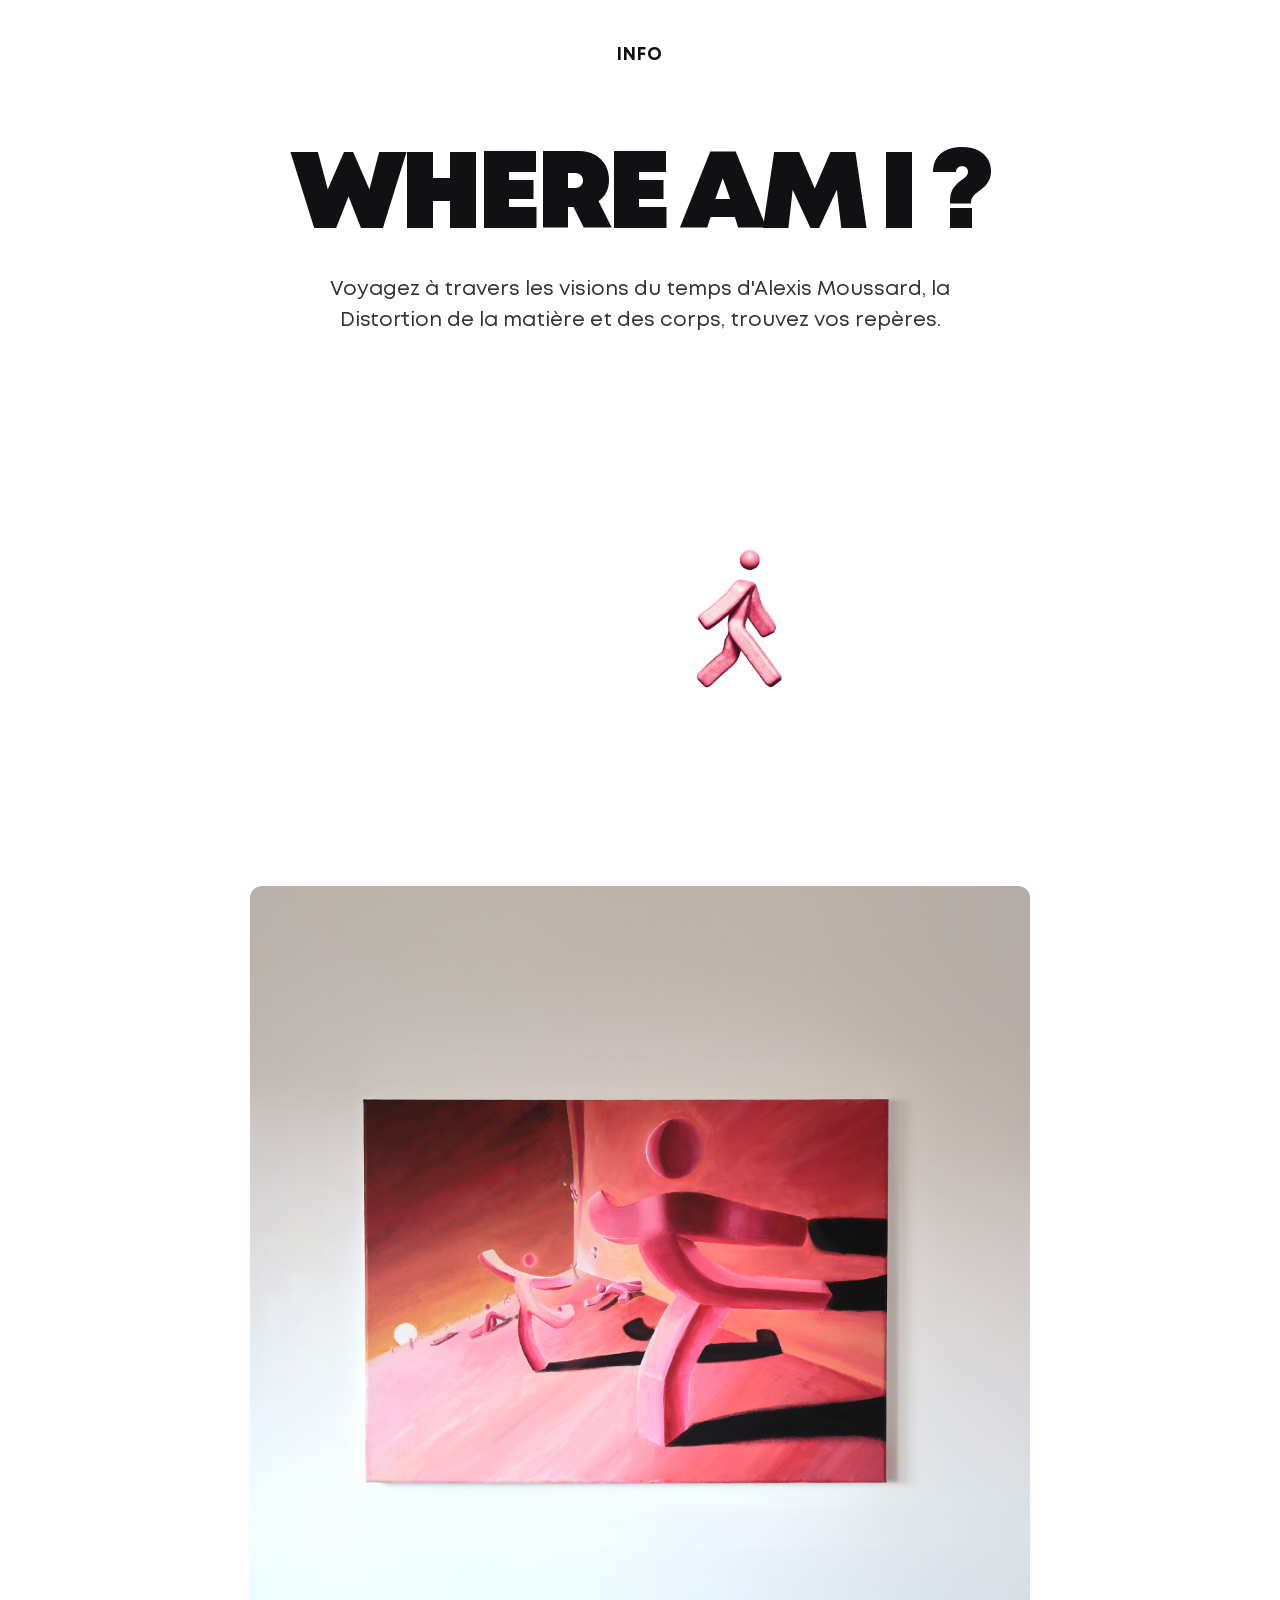
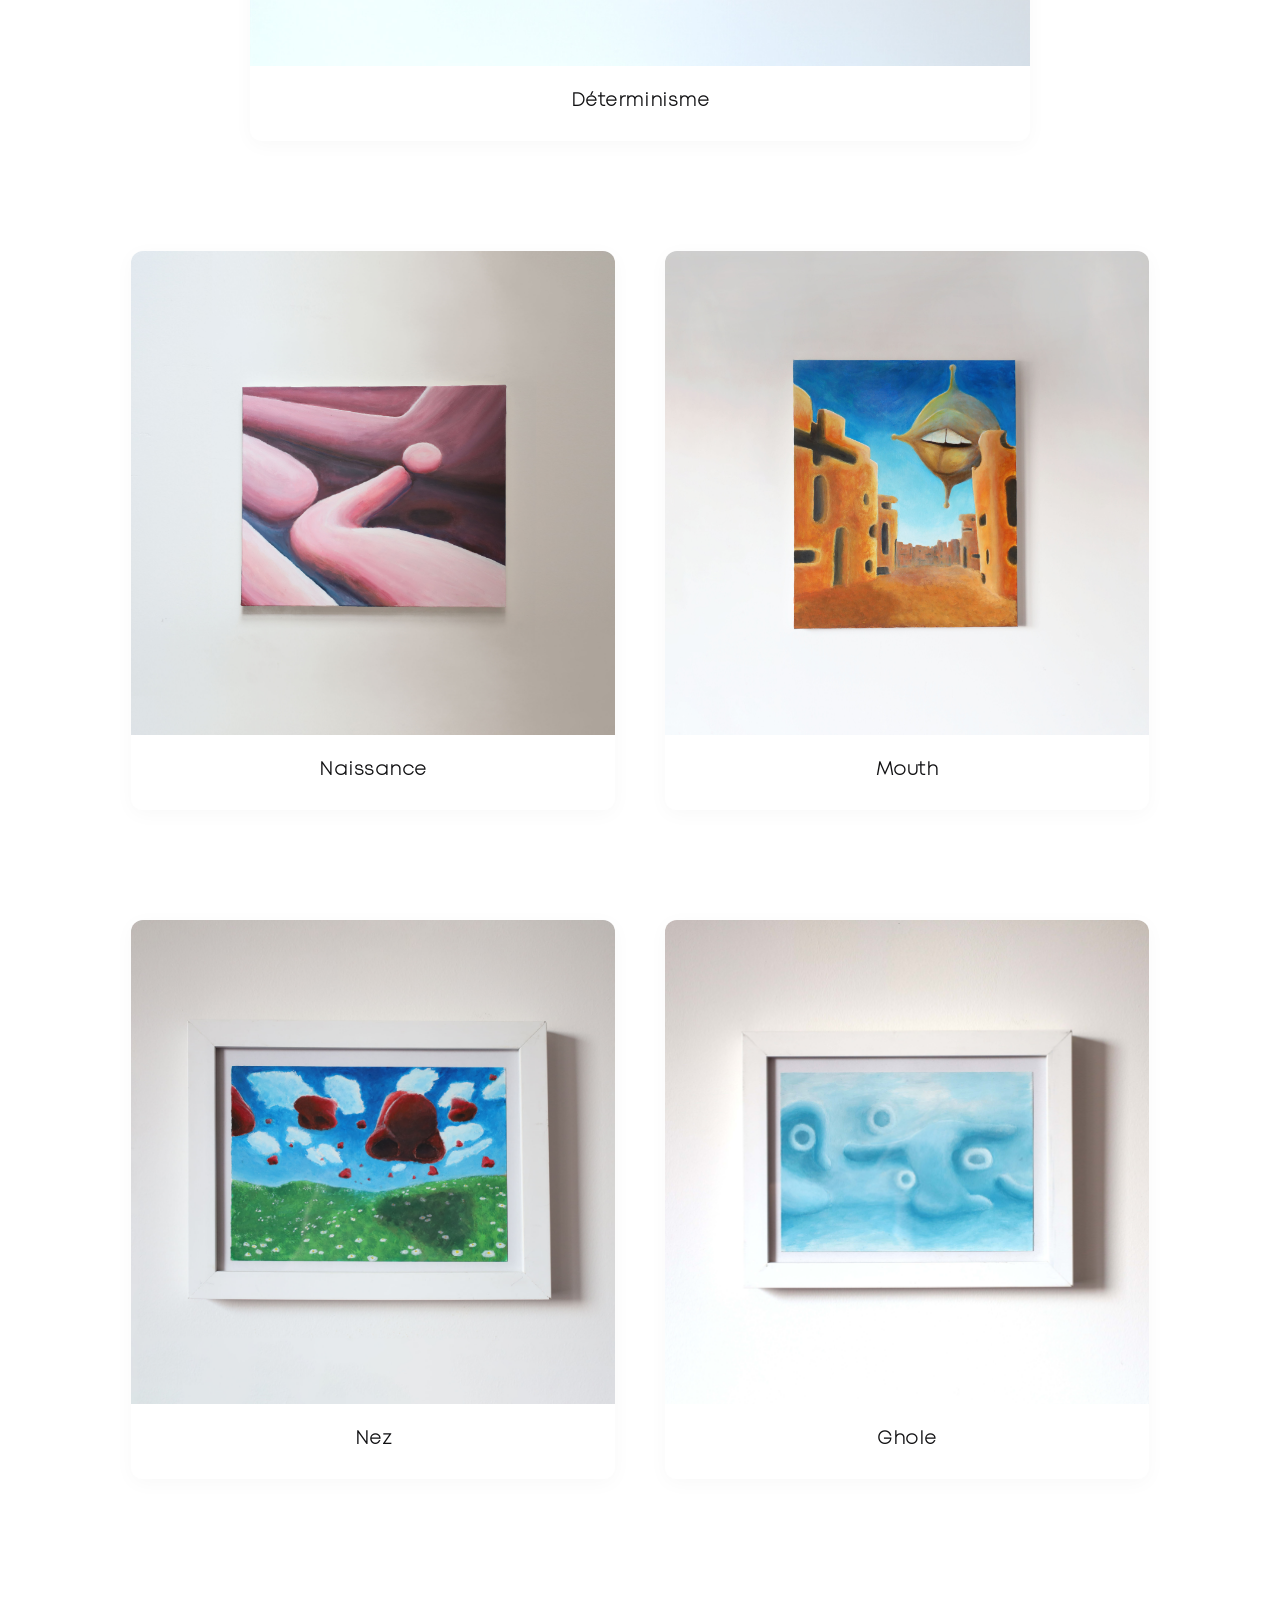
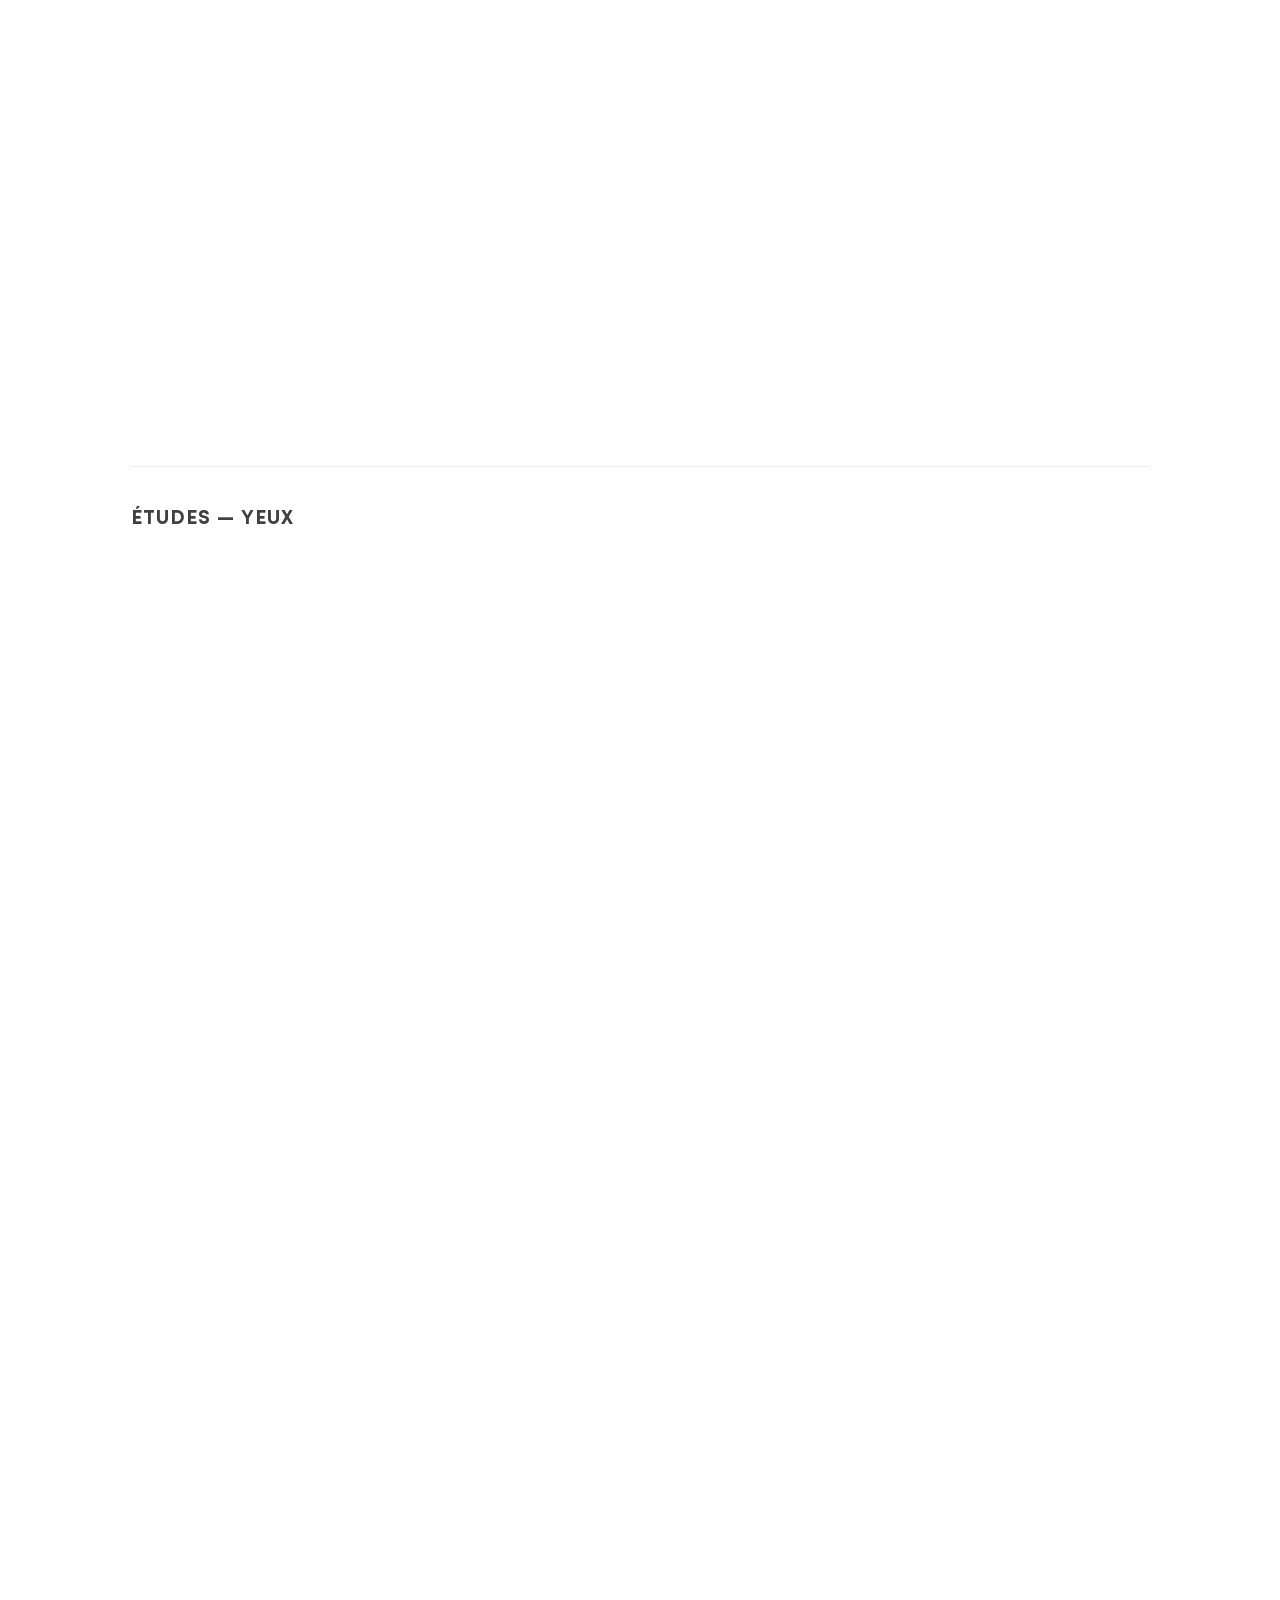
==== index.html @ dcf6e6b2 "new change" ====
<!DOCTYPE html>
<html lang="fr">
<head>
  <meta charset="UTF-8">
  <meta name="viewport" content="width=device-width, initial-scale=1.0">
  <title>Alexis Moussard — Where am I ?</title>
  <link rel="stylesheet" href="style.css">
</head>
<body>

  <!-- HEADER -->
  <header>
    <button class="btn-info" id="openInfo">Info</button>
  </header>

  <!-- ACCROCHE ÉDITORIALE -->
  <section class="hero-header">
    <h1 class="hero-title">WHERE AM I ?</h1>
    <p class="hero-subtitle">
      Voyagez à travers les visions du temps d'Alexis Moussard, la Distortion de la matière et des corps, trouvez vos repères.
    </p>
  </section>

  <!-- ANIMATION GIF (CONSERVÉE) -->
  <section class="hero-logo-zone">
    <div class="hero-gif-wrapper">
      <img src="images/WALK_CYCLE_A.gif" alt="Animation 3D Alexis Moussard" class="hero-3d-gif">
    </div>
  </section>

  <!-- GALERIE PRINCIPALE -->
  <main class="gallery">

    <!-- 1. DÉTERMINISME -->
    <article class="artwork-card hero-artwork" 
             data-title="Déterminisme" 
             data-details="Huile sur toile" 
             data-dimensions="74 x 54,5 cm" 
             data-price="Sur demande" 
             data-img="images/deter2.jpg"
             data-color="#fbf4f6">
      <div class="artwork-media">
        <img src="images/deter2.jpg" alt="Déterminisme" class="artwork-image">
      </div>
      <div class="artwork-info">
        <h2 class="artwork-title">Déterminisme</h2>
      </div>
    </article>

    <!-- 2. NAISSANCE -->
    <article class="artwork-card" 
             data-title="Naissance" 
             data-details="Huile sur toile" 
             data-dimensions="54,5 x 45 cm" 
             data-price="Sur demande" 
             data-img="images/naissance2.jpg"
             data-color="#fcf5f7">
      <div class="artwork-media">
        <img src="images/naissance2.jpg" alt="Naissance" class="artwork-image">
      </div>
      <div class="artwork-info">
        <h2 class="artwork-title">Naissance</h2>
      </div>
    </article>

    <!-- 3. MOUTH -->
    <article class="artwork-card" 
             data-title="Mouth" 
             data-details="Huile sur toile" 
             data-dimensions="45 x 54,5 cm" 
             data-price="Sur demande" 
             data-img="images/mouth2.jpg"
             data-color="#fdf9f4">
      <div class="artwork-media">
        <img src="images/mouth2.jpg" alt="Mouth" class="artwork-image">
      </div>
      <div class="artwork-info">
        <h2 class="artwork-title">Mouth</h2>
      </div>
    </article>

    <!-- 4. NEZ -->
    <article class="artwork-card" 
             data-title="Nez" 
             data-details="Huile sur toile" 
             data-dimensions="20 x 15 cm" 
             data-price="450 €" 
             data-img="images/nez2.jpg"
             data-color="#f4f8f5">
      <div class="artwork-media">
        <img src="images/nez2.jpg" alt="Nez" class="artwork-image">
      </div>
      <div class="artwork-info">
        <h2 class="artwork-title">Nez</h2>
      </div>
    </article>

    <!-- 5. GHOLE -->
    <article class="artwork-card" 
             data-title="Ghole" 
             data-details="Huile sur toile" 
             data-dimensions="20 x 15 cm" 
             data-price="Sur demande" 
             data-img="images/ghole2.jpg"
             data-color="#f4f7fa">
      <div class="artwork-media">
        <img src="images/ghole2.jpg" alt="Ghole" class="artwork-image">
      </div>
      <div class="artwork-info">
        <h2 class="artwork-title">Ghole</h2>
      </div>
    </article>

    <!-- 6. MORT DU NEZ -->
    <article class="artwork-card" 
             data-title="Mort du nez" 
             data-details="Huile sur toile" 
             data-dimensions="19,5 x 19,5 cm" 
             data-price="Sur demande" 
             data-img="images/lamortdunez2.jpg"
             data-color="#f4f8f9">
      <div class="artwork-media">
        <img src="images/lamortdunez2.jpg" alt="Mort du nez" class="artwork-image">
      </div>
      <div class="artwork-info">
        <h2 class="artwork-title">Mort du nez</h2>
      </div>
    </article>

    <!-- 7. FRUSTRATION -->
    <article class="artwork-card" 
             data-title="Frustration" 
             data-details="Huile sur toile" 
             data-dimensions="19,5 x 19,5 cm" 
             data-price="Sur demande" 
             data-img="images/friustration2.jpg"
             data-color="#faf4f4">
      <div class="artwork-media">
        <img src="images/friustration2.jpg" alt="Frustration" class="artwork-image">
      </div>
      <div class="artwork-info">
        <h2 class="artwork-title">Frustration</h2>
      </div>
    </article>

    <!-- 8. GBS -->
    <article class="artwork-card" 
             data-title="GBS" 
             data-details="Huile sur toile" 
             data-dimensions="15 x 20 cm" 
             data-price="Sur demande" 
             data-img="images/gbs2.jpg"
             data-color="#f3f6fa">
      <div class="artwork-media">
        <img src="images/gbs2.jpg" alt="GBS" class="artwork-image">
      </div>
      <div class="artwork-info">
        <h2 class="artwork-title">GBS</h2>
      </div>
    </article>

    <!-- 9. SIDI BOU -->
    <article class="artwork-card" 
             data-title="Sidi bou" 
             data-details="Huile sur toile" 
             data-dimensions="11 x 16 cm" 
             data-price="Sur demande" 
             data-img="images/sidibou2.jpg"
             data-color="#fdf9f2">
      <div class="artwork-media">
        <img src="images/sidibou2.jpg" alt="Sidi bou" class="artwork-image">
      </div>
      <div class="artwork-info">
        <h2 class="artwork-title">Sidi bou</h2>
      </div>
    </article>

    <!-- 10. WELCOME -->
    <article class="artwork-card" 
             data-title="Welcome" 
             data-details="Huile sur toile" 
             data-dimensions="13 x 17,5 cm" 
             data-price="Sur demande" 
             data-img="images/welcome1.jpg"
             data-color="#f7f5f9">
      <div class="artwork-media">
        <img src="images/welcome1.jpg" alt="Welcome" class="artwork-image">
      </div>
      <div class="artwork-info">
        <h2 class="artwork-title">Welcome</h2>
      </div>
    </article>

  </main>

  <!-- ÉTUDES YEUX -->
  <section class="eyes-section">
    <h3 class="eyes-section-title">Études — Yeux</h3>
    <div class="gallery eyes-gallery">

      <article class="artwork-card" data-title="Aeye" data-details="Huile sur toile" data-dimensions="5 x 5 cm" data-price="Sur demande" data-img="images/aeye2.jpg" data-color="#f3f7fd">
        <div class="artwork-media"><img src="images/aeye2.jpg" alt="Aeye" class="artwork-image"></div>
        <div class="artwork-info"><h2 class="artwork-title">Aeye</h2></div>
      </article>

      <article class="artwork-card" data-title="Ceye" data-details="Huile sur toile" data-dimensions="7 x 7 cm" data-price="Sur demande" data-img="images/ceye2.jpg" data-color="#f2f6fc">
        <div class="artwork-media"><img src="images/ceye2.jpg" alt="Ceye" class="artwork-image"></div>
        <div class="artwork-info"><h2 class="artwork-title">Ceye</h2></div>
      </article>

      <article class="artwork-card" data-title="Leye" data-details="Huile sur toile" data-dimensions="5,5 x 4 cm" data-price="Sur demande" data-img="images/leye2.jpg" data-color="#f1f5fb">
        <div class="artwork-media"><img src="images/leye2.jpg" alt="Leye" class="artwork-image"></div>
        <div class="artwork-info"><h2 class="artwork-title">Leye</h2></div>
      </article>

      <article class="artwork-card" data-title="Seye" data-details="Huile sur toile" data-dimensions="5,5 x 4 cm" data-price="Sur demande" data-img="images/seye1.jpg" data-color="#f0f4fa">
        <div class="artwork-media"><img src="images/seye1.jpg" alt="Seye" class="artwork-image"></div>
        <div class="artwork-info"><h2 class="artwork-title">Seye</h2></div>
      </article>

    </div>
  </section>

  <!-- POP-UP AU CLIC -->
  <div class="artwork-modal" id="artworkModal">
    <button class="close-modal" id="closeArtworkModal">&times;</button>
    <div class="artwork-modal-container">
      <div class="artwork-modal-left">
        <img src="" id="modalImg" alt="Œuvre" class="modal-artwork-image">
      </div>
      <div class="artwork-modal-right">
        <h2 id="modalTitle" class="modal-artwork-title">Titre</h2>
        <p id="modalPrice" class="modal-artwork-price">Prix</p>
        
        <div class="modal-details-table">
          <div class="modal-row">
            <span class="modal-label">Technique</span>
            <span id="modalDetails" class="modal-val">Huile sur toile</span>
          </div>
          <div class="modal-row">
            <span class="modal-label">Dimensions (cm)</span>
            <span id="modalDimensions" class="modal-val">0 x 0 cm</span>
          </div>
        </div>

        <a href="mailto:alexis.moussard2004@gmail.com" class="modal-acquire-btn">Se renseigner / Acquérir</a>
      </div>
    </div>
  </div>

  <!-- MODALE INFO -->
  <div class="info-modal" id="infoModal">
    <button class="close-modal" id="closeInfo">&times;</button>
    <div class="info-content">
      <div class="about-portrait-wrapper">
        <img src="images/Alex_and_sully_party2.jpg" alt="Alexis Moussard" class="about-portrait">
      </div>
      <h2>À propos</h2>
      <p>Artiste peintre et concepteur 3D. Exploration des formes organiques, de la couleur et des univers surréalistes.</p>
      <div class="contact-links">
        <a href="mailto:alexis.moussard2004@gmail.com">Email</a>
        <a href="https://www.instagram.com/peinture_alexis/?hl=fr" target="_blank">Instagram</a>
      </div>
    </div>
  </div>

  <script>
    const openBtn = document.getElementById('openInfo');
    const closeBtn = document.getElementById('closeInfo');
    const modal = document.getElementById('infoModal');

    openBtn.addEventListener('click', () => modal.classList.add('active'));
    closeBtn.addEventListener('click', () => modal.classList.remove('active'));

    const artworkModal = document.getElementById('artworkModal');
    const closeArtworkModal = document.getElementById('closeArtworkModal');
    const modalImg = document.getElementById('modalImg');
    const modalTitle = document.getElementById('modalTitle');
    const modalPrice = document.getElementById('modalPrice');
    const modalDetails = document.getElementById('modalDetails');
    const modalDimensions = document.getElementById('modalDimensions');

    const cards = document.querySelectorAll('.artwork-card');

    cards.forEach(card => {
      card.addEventListener('click', () => {
        modalImg.src = card.getAttribute('data-img');
        modalTitle.textContent = card.getAttribute('data-title');
        modalPrice.textContent = card.getAttribute('data-price');
        modalDetails.textContent = card.getAttribute('data-details');
        modalDimensions.textContent = card.getAttribute('data-dimensions');

        const color = card.getAttribute('data-color') || '#ffffff';
        artworkModal.style.backgroundColor = color + 'e6';

        artworkModal.classList.add('active');
      });
    });

    closeArtworkModal.addEventListener('click', () => {
      artworkModal.classList.remove('active');
    });

    const observer = new IntersectionObserver((entries) => {
      entries.forEach(entry => {
        if (entry.isIntersecting) {
          entry.target.classList.add('visible');
        }
      });
    }, { threshold: 0.1 });

    cards.forEach(card => observer.observe(card));

    const htmlElement = document.documentElement;
    const defaultColor = '#ffffff';

    cards.forEach(card => {
      card.addEventListener('mouseenter', () => {
        const customColor = card.getAttribute('data-color');
        if (customColor) {
          htmlElement.style.backgroundColor = customColor;
        }
      });

      card.addEventListener('mouseleave', () => {
        htmlElement.style.backgroundColor = defaultColor;
      });
    });
  </script>
</body>
</html>
---- style.css ----
/* =========================================================
   1. DECLARATION DES POLICES MONT (DEPUIS VOTRE DOSSIER FONTS/)
   ========================================================= */
@font-face {
  font-family: 'Mont-Black';
  src: url('fonts/Mont-Black.ttf') format('truetype');
  font-weight: 900;
  font-style: normal;
  font-display: swap;
}

@font-face {
  font-family: 'Mont-Bold';
  src: url('fonts/Mont-Bold.ttf') format('truetype');
  font-weight: 700;
  font-style: normal;
  font-display: swap;
}

@font-face {
  font-family: 'Mont-Regular';
  src: url('fonts/Mont-Regular.ttf') format('truetype');
  font-weight: 400;
  font-style: normal;
  font-display: swap;
}

@font-face {
  font-family: 'Mont-ExtraLight';
  src: url('fonts/Mont-ExtraLight.ttf') format('truetype');
  font-weight: 200;
  font-style: normal;
  font-display: swap;
}

/* =========================================================
   2. RESET & FOND DE PAGE DYNAMIQUE
   ========================================================= */
:root {
  --bg-default: #ffffff;
  --text-main: #111113;
  --text-muted: #777777;
}

* {
  box-sizing: border-box;
  margin: 0;
  padding: 0;
}

html {
  min-height: 100%;
  background-color: var(--bg-default);
  transition: background-color 0.8s ease;
}

body {
  min-height: 100vh;
  color: var(--text-main);
  font-family: 'Mont-Regular', -apple-system, sans-serif;
  -webkit-font-smoothing: antialiased;
  padding: 24px 16px 120px;
  max-width: 1050px;
  margin: 0 auto;
}

/* =========================================================
   3. HEADER FIXE
   ========================================================= */
header {
  position: sticky;
  top: 0;
  z-index: 100;
  padding: 20px 0;
  display: flex;
  justify-content: center;
  align-items: center;
}

.btn-info {
  background: transparent;
  color: var(--text-main);
  border: none;
  font-family: 'Mont-Bold', sans-serif;
  font-size: 1.1rem;
  letter-spacing: 0.05em;
  text-transform: uppercase;
  cursor: pointer;
  transition: transform 0.2s ease, opacity 0.2s ease;
}

.btn-info:hover {
  opacity: 0.6;
  transform: scale(1.05);
}

/* =========================================================
   4. TITRES ÉDITORIAUX D'ACCROCHE
   ========================================================= */
.hero-header {
  text-align: center;
  padding: 60px 0 30px;
  max-width: 920px;
  margin: 0 auto;
}

.hero-title {
  font-family: 'Mont-Black', sans-serif; /* Poids maximal */
  font-size: clamp(3.2rem, 9.5vw, 6.8rem);
  line-height: 0.95;
  letter-spacing: -0.04em;
  text-transform: uppercase;
  margin-bottom: 24px;
}

.hero-subtitle {
  font-family: 'Mont-Regular', sans-serif; /* Lisibilité fluide */
  font-size: clamp(1rem, 2.2vw, 1.25rem);
  line-height: 1.55;
  color: #333333;
  max-width: 720px;
  margin: 0 auto;
}

/* =========================================================
   5. LOGO ANIMÉ (GIF)
   ========================================================= */
.hero-logo-zone {
  padding: 40px 0 100px;
  display: flex;
  justify-content: center;
  align-items: center;
  width: 100%;
}

.hero-gif-wrapper {
  width: 100%;
  max-width: 600px; /* Taille augmentée pour CHAIR.gif */
  height: 380px;
  display: flex;
  align-items: center;
  justify-content: center;
  background: transparent;
}

.hero-3d-gif {
  max-width: 100%;
  max-height: 100%;
  object-fit: contain;
  display: block;
}

/* =========================================================
   6. GALERIE & CARTES AVEC BANDE BLANCHE GÉNÉREUSE
   ========================================================= */
.gallery {
  display: grid;
  grid-template-columns: repeat(2, 1fr);
  column-gap: 50px; /* Modifier cette valeur pour régler l'écart horizontal */
  row-gap: 110px;   /* Modifier cette valeur pour régler l'écart vertical */
}

.artwork-card {
  display: flex;
  flex-direction: column;
  position: relative;
  opacity: 0;
  transform: translateY(24px);
  transition: opacity 0.6s ease, transform 0.6s ease;
  cursor: pointer;
  background-color: #ffffff; /* Carte encadrée sur fond blanc */
  border-radius: 12px;
  overflow: hidden;
  box-shadow: 0 4px 20px rgba(0, 0, 0, 0.03);
}

.artwork-card.visible {
  opacity: 1;
  transform: translateY(0);
}

.artwork-card.hero-artwork {
  grid-column: 1 / -1;
  max-width: 780px;
  margin: 0 auto;
  width: 100%;
}

.artwork-media {
  width: 100%;
  aspect-ratio: 1 / 1;
  background: #f8f8f8;
  overflow: hidden;
}

.artwork-image {
  width: 100%;
  height: 100%;
  object-fit: cover;
  display: block;
  transition: transform 0.6s cubic-bezier(0.25, 1, 0.5, 1);
}

.artwork-card:hover .artwork-image {
  transform: scale(1.04);
}

/* CARTELLAGE BLANC & TITRE CENTRÉ */
.artwork-info {
  background-color: #ffffff;
  padding: 24px 16px 28px; /* Espace généreux en bas */
  text-align: center;      /* Titre centré */
}

.artwork-title {
  font-family: 'Mont-ExtraLight', sans-serif; /* Police très fine */
  font-size: 1.15rem;
  letter-spacing: 0.03em;
  color: var(--text-main);
}

/* =========================================================
   7. SECTION YEUX
   ========================================================= */
.eyes-section {
  margin-top: 180px;
  padding-top: 40px;
  border-top: 1px solid rgba(0, 0, 0, 0.08);
}

.eyes-section-title {
  font-family: 'Mont-Bold', sans-serif;
  font-size: 1.2rem;
  margin-bottom: 50px;
  text-transform: uppercase;
  letter-spacing: 0.05em;
  opacity: 0.8;
}

/* =========================================================
   8. POP-UP DÉTAIL AU CLIC (FOND FLOU + TEINTE COULEUR)
   ========================================================= */
.artwork-modal {
  position: fixed;
  inset: 0;
  backdrop-filter: blur(25px); /* Flou puissant d'arrière-plan */
  -webkit-backdrop-filter: blur(25px);
  z-index: 300;
  display: flex;
  align-items: center;
  justify-content: center;
  padding: 40px 20px;
  opacity: 0;
  pointer-events: none;
  transition: opacity 0.4s ease, background-color 0.4s ease;
}

.artwork-modal.active {
  opacity: 1;
  pointer-events: auto;
}

.artwork-modal-container {
  display: grid;
  grid-template-columns: 1.2fr 1fr;
  gap: 48px;
  max-width: 950px;
  width: 100%;
  align-items: center;
}

.artwork-modal-left {
  width: 100%;
  aspect-ratio: 1 / 1;
  background: #ffffff;
  border-radius: 12px;
  overflow: hidden;
  box-shadow: 0 12px 35px rgba(0, 0, 0, 0.08);
}

.modal-artwork-image {
  width: 100%;
  height: 100%;
  object-fit: cover;
}

.artwork-modal-right {
  display: flex;
  flex-direction: column;
  gap: 16px;
  text-align: left;
}

.modal-artwork-title {
  font-family: 'Mont-Bold', sans-serif;
  font-size: clamp(2rem, 4vw, 3rem);
  letter-spacing: -0.02em;
  text-transform: uppercase;
}

.modal-artwork-price {
  font-family: 'Mont-Regular', sans-serif;
  font-size: 1.3rem;
  color: #333333;
}

.modal-details-table {
  border-top: 1px solid rgba(0, 0, 0, 0.1);
  margin-top: 12px;
  padding-top: 12px;
  display: flex;
  flex-direction: column;
  gap: 12px;
}

.modal-row {
  display: flex;
  justify-content: space-between;
  font-family: 'Mont-Regular', sans-serif;
  font-size: 0.95rem;
  border-bottom: 1px solid rgba(0, 0, 0, 0.05);
  padding-bottom: 8px;
}

.modal-label {
  color: var(--text-muted);
}

.modal-val {
  color: var(--text-main);
}

.modal-acquire-btn {
  display: inline-block;
  margin-top: 20px;
  padding: 14px 28px;
  background: var(--text-main);
  color: #ffffff;
  text-decoration: none;
  font-family: 'Mont-Bold', sans-serif;
  font-size: 0.85rem;
  text-transform: uppercase;
  letter-spacing: 0.05em;
  border-radius: 30px;
  text-align: center;
  transition: transform 0.2s ease, background-color 0.2s ease;
}

.modal-acquire-btn:hover {
  transform: translateY(-2px);
  background: #333333;
}

/* =========================================================
   9. MODALE INFO
   ========================================================= */
.info-modal {
  position: fixed;
  inset: 0;
  background: rgba(255, 255, 255, 0.96);
  backdrop-filter: blur(20px);
  z-index: 200;
  display: flex;
  flex-direction: column;
  justify-content: center;
  padding: 30px;
  opacity: 0;
  pointer-events: none;
  transition: opacity 0.4s ease;
}

.info-modal.active {
  opacity: 1;
  pointer-events: auto;
}

.close-modal {
  position: absolute;
  top: 24px;
  right: 24px;
  background: none;
  border: none;
  color: var(--text-main);
  font-family: 'Mont-Bold', sans-serif;
  font-size: 2.2rem;
  cursor: pointer;
}

.info-content {
  display: flex;
  flex-direction: column;
  align-items: center;
  text-align: center;
  gap: 20px;
  max-width: 420px;
  margin: 0 auto;
}

.about-portrait-wrapper {
  width: 140px;
  height: 180px;
  border-radius: 12px;
  overflow: hidden;
  box-shadow: 0 10px 25px rgba(0, 0, 0, 0.12);
}

.about-portrait {
  width: 100%;
  height: 100%;
  object-fit: cover;
}

.contact-links {
  display: flex;
  gap: 20px;
}

.contact-links a {
  color: var(--text-main);
  text-decoration: underline;
}

@media (max-width: 768px) {
  .gallery {
    grid-template-columns: 1fr;
    row-gap: 70px;
  }
  .artwork-modal-container {
    grid-template-columns: 1fr;
    gap: 24px;
  }
}
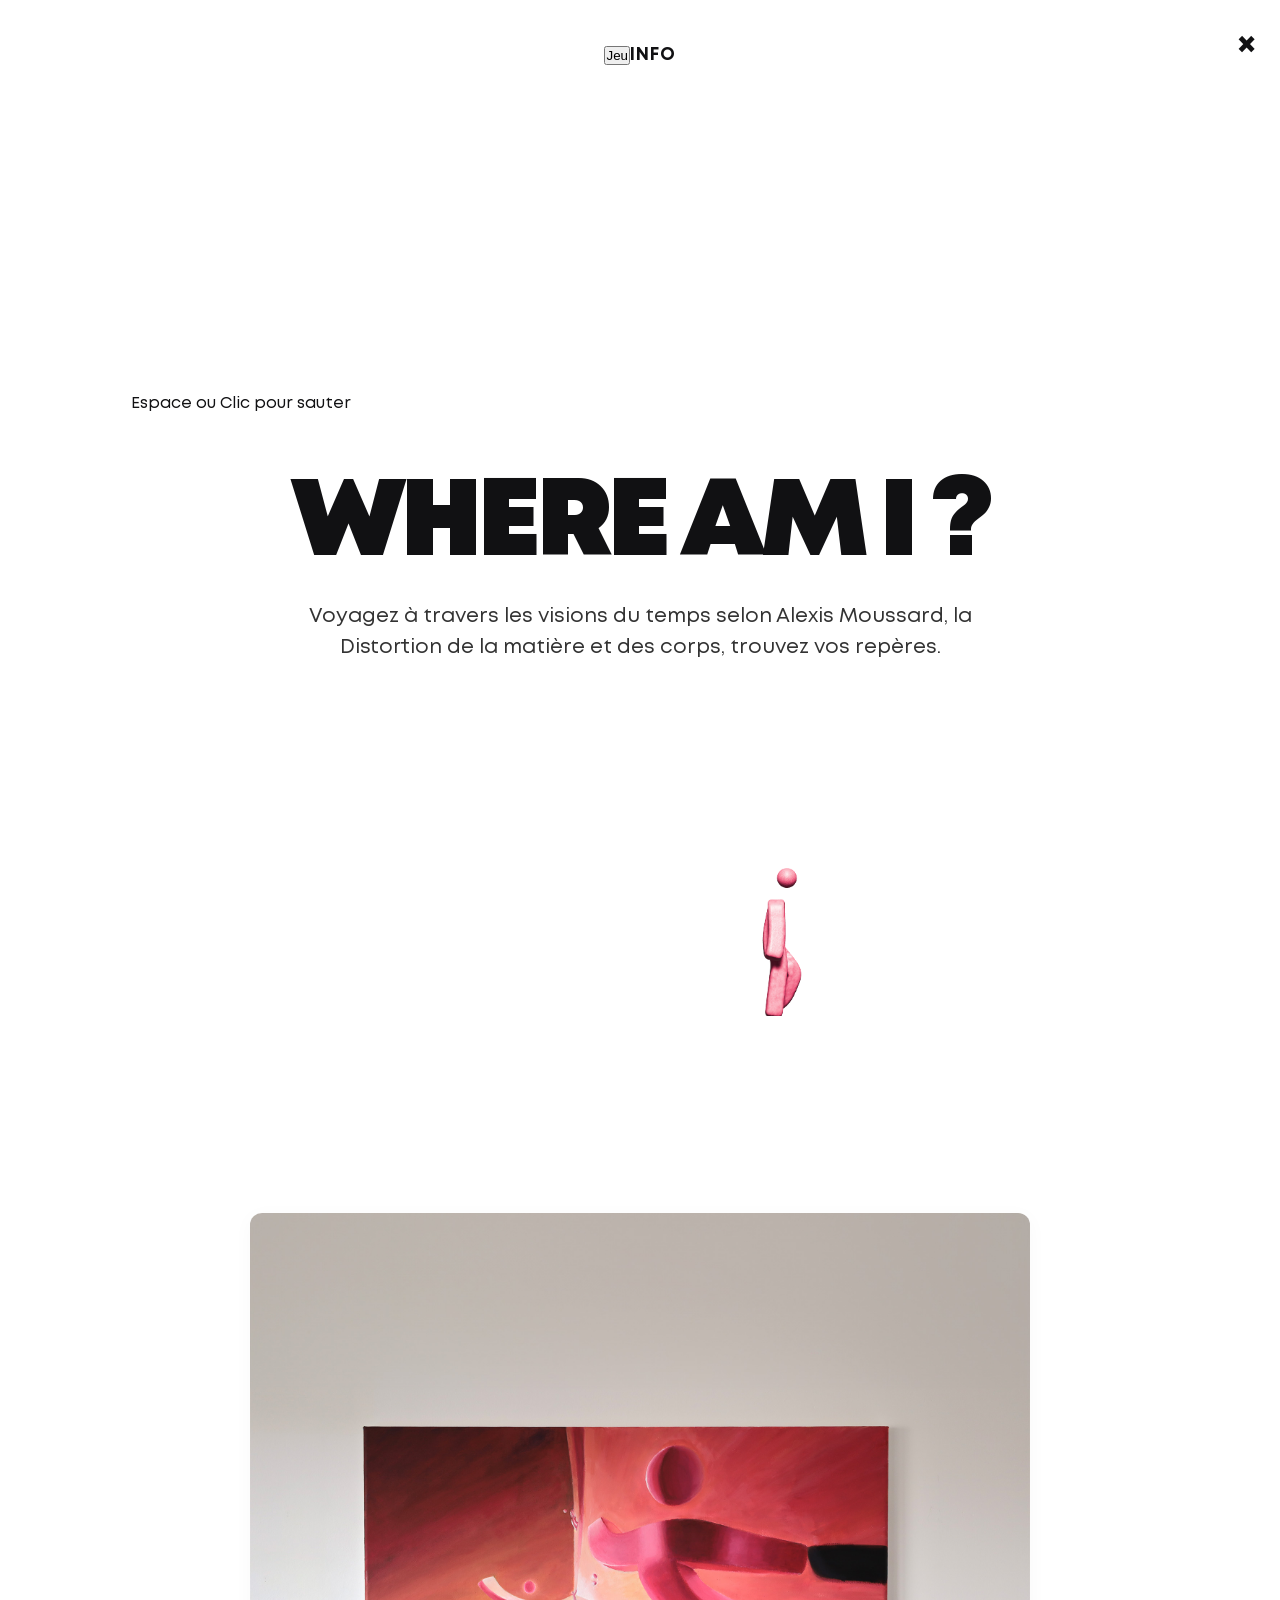
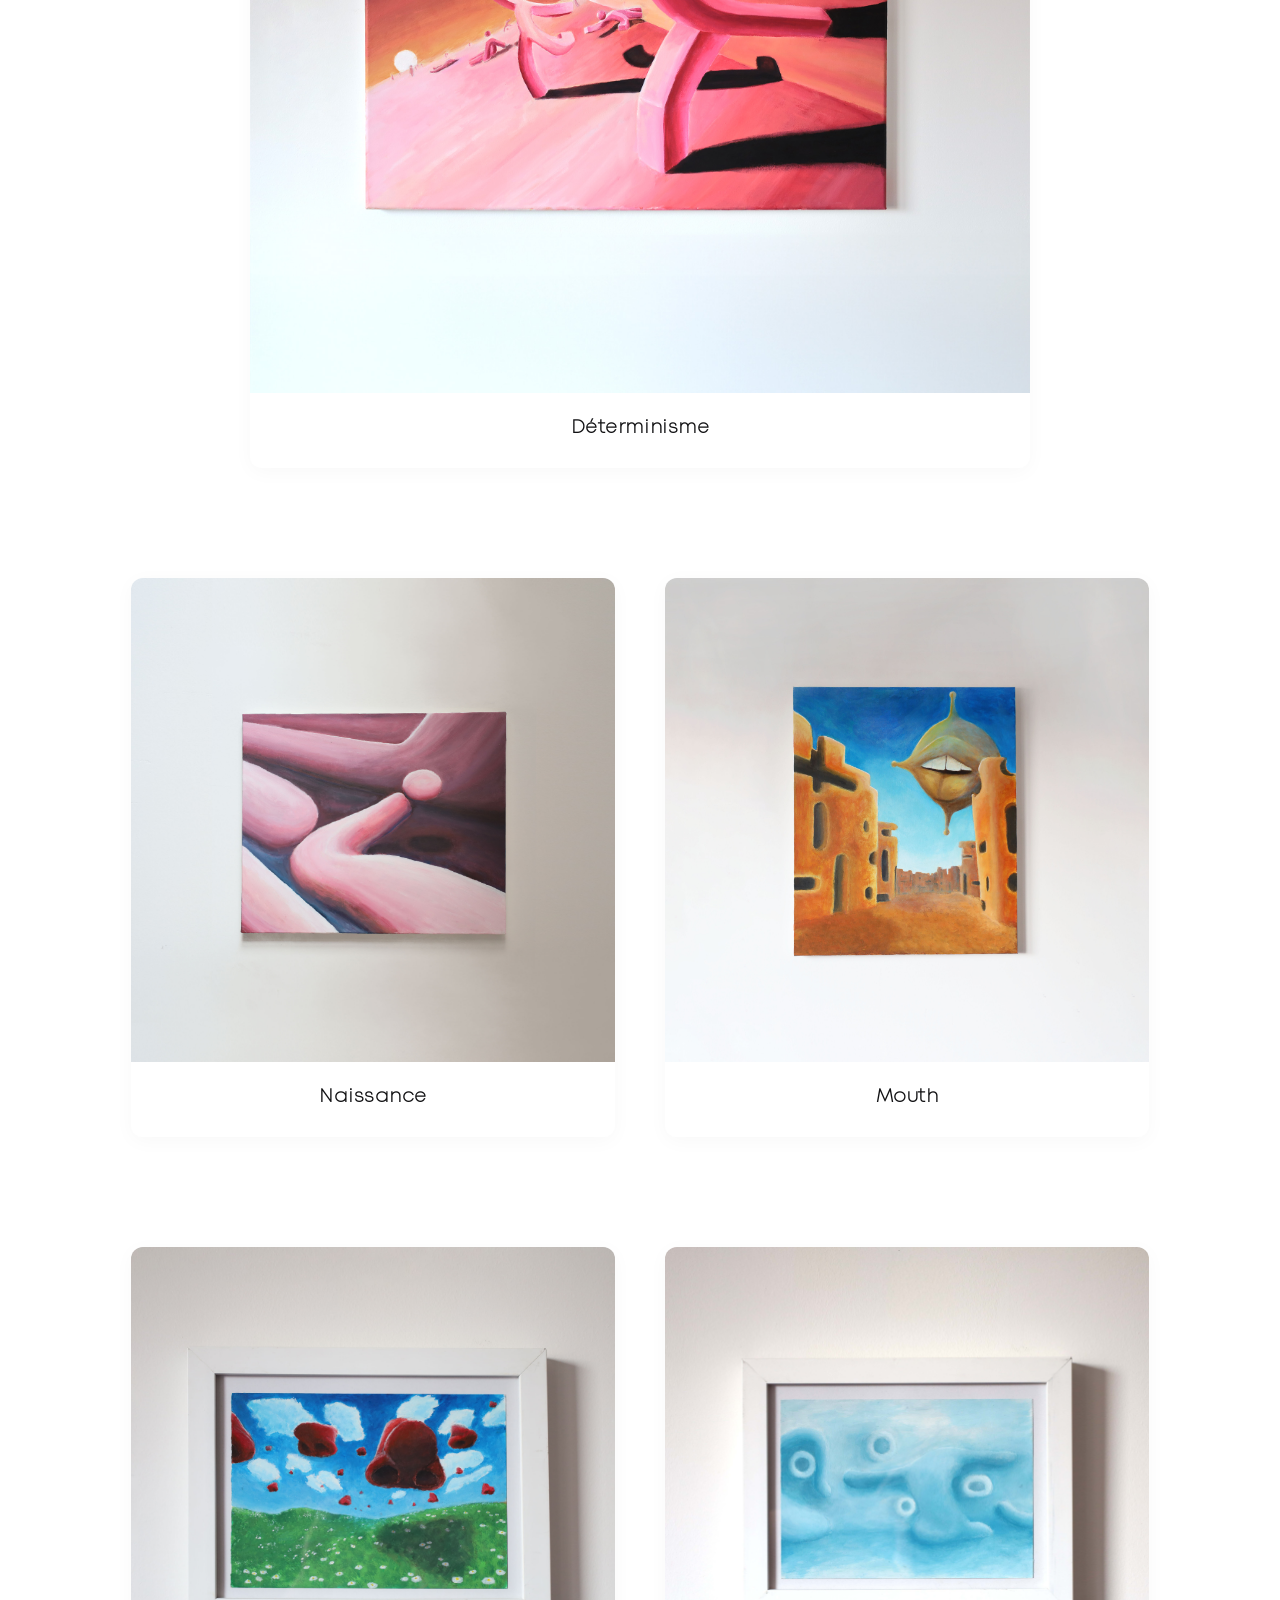
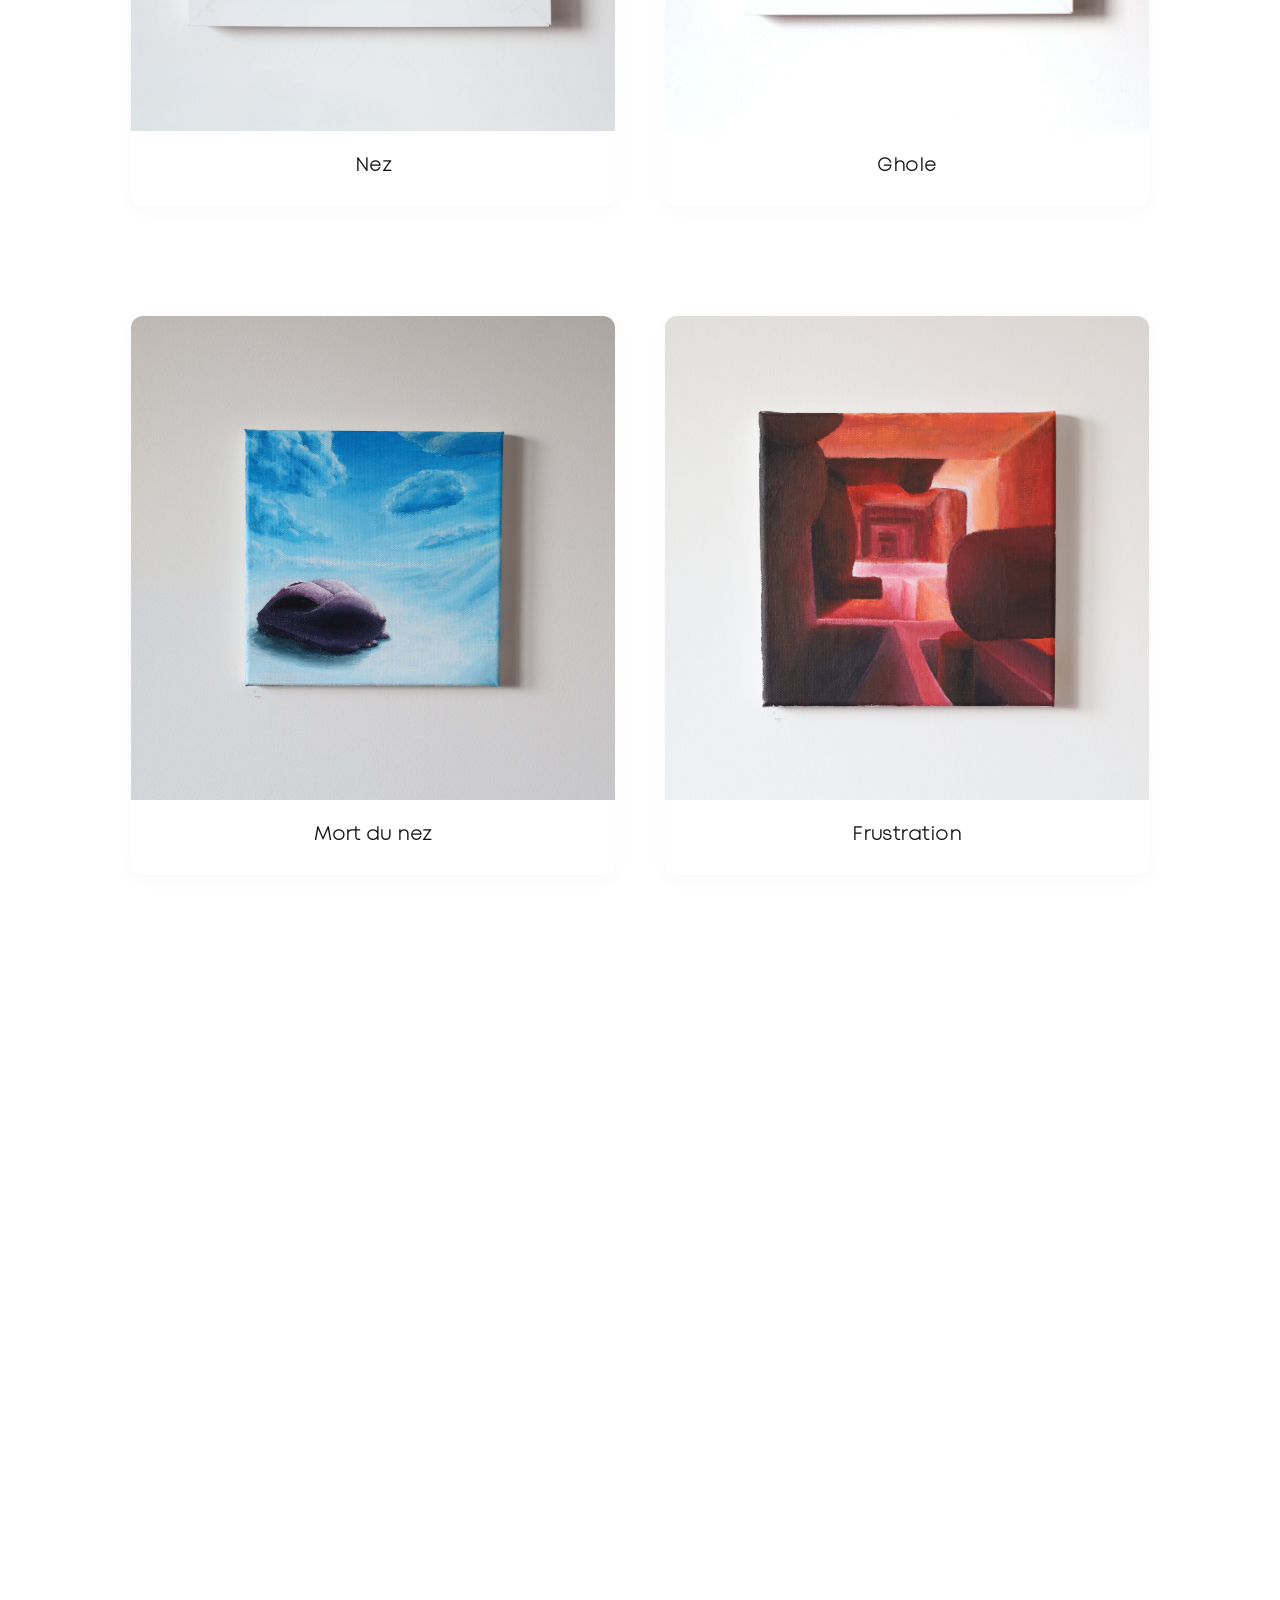
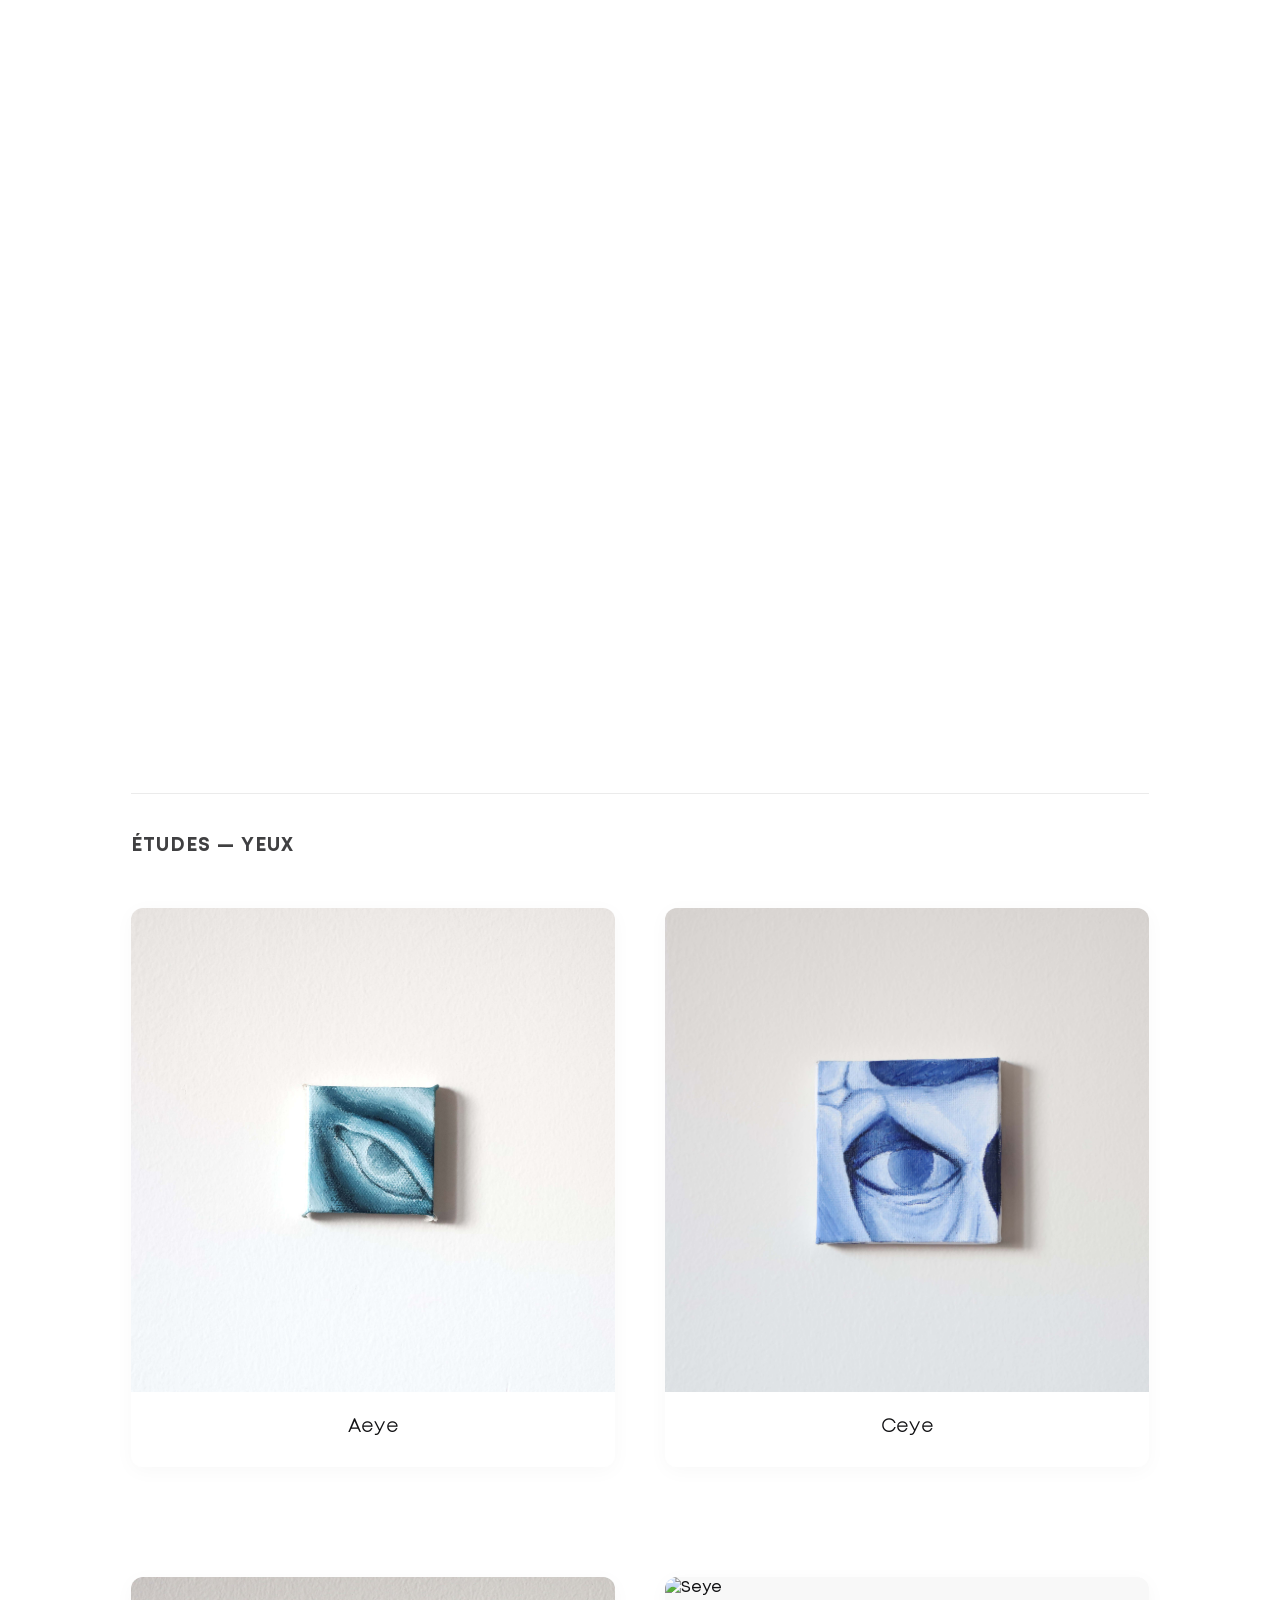
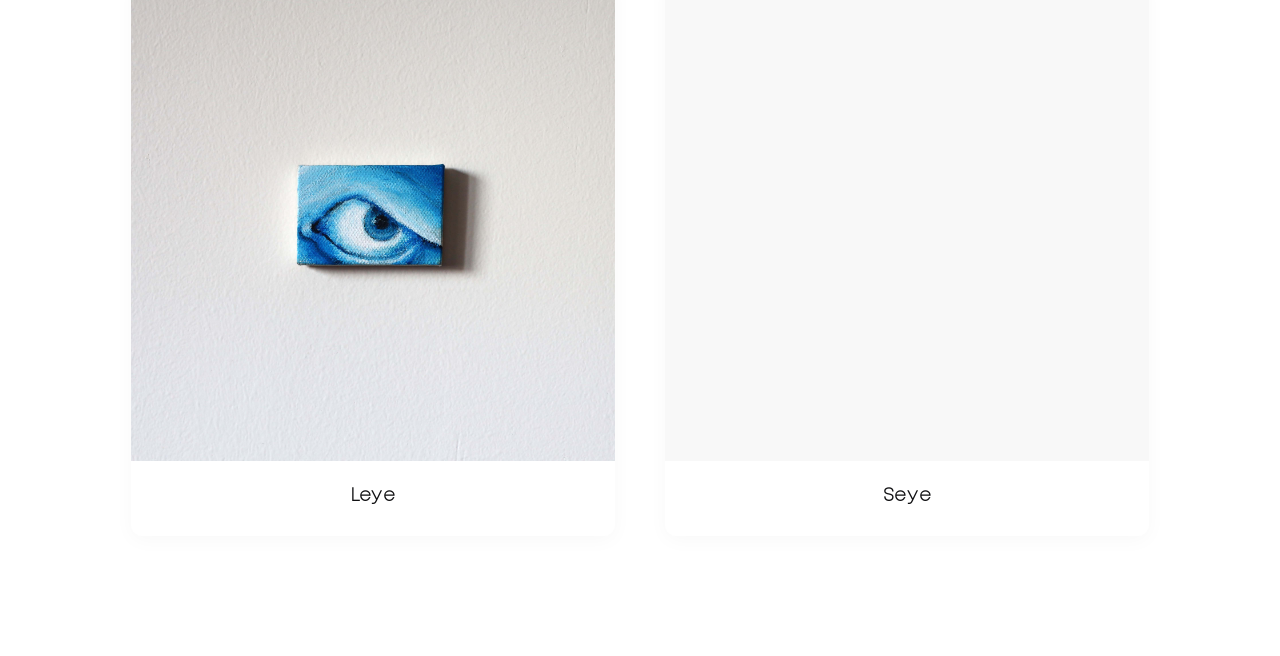
==== commit 3ac34188: "Update index.html" ====
--- a/index.html
+++ b/index.html
@@ -8,16 +8,26 @@
 </head>
 <body>
 
-  <!-- HEADER -->
-  <header>
-    <button class="btn-info" id="openInfo">Info</button>
-  </header>
+  <!-- DANS LE HEADER (En haut à gauche/centre) -->
+<header>
+  <button class="btn-game" id="openGame">Jeu</button>
+  <button class="btn-info" id="openInfo">Info</button>
+</header>
+
+<!-- MODALE DU MINI-JEU -->
+<div class="game-modal" id="gameModal">
+  <button class="close-modal" id="closeGameModal">&times;</button>
+  <div class="game-container">
+    <canvas id="gameCanvas" width="800" height="300"></canvas>
+    <p class="game-instructions">Espace ou Clic pour sauter</p>
+  </div>
+</div>
 
   <!-- ACCROCHE ÉDITORIALE -->
   <section class="hero-header">
     <h1 class="hero-title">WHERE AM I ?</h1>
     <p class="hero-subtitle">
-      Voyagez à travers les visions du temps d'Alexis Moussard, la Distortion de la matière et des corps, trouvez vos repères.
+      Voyagez à travers les visions du temps selon Alexis Moussard, la Distortion de la matière et des corps, trouvez vos repères.
     </p>
   </section>
 
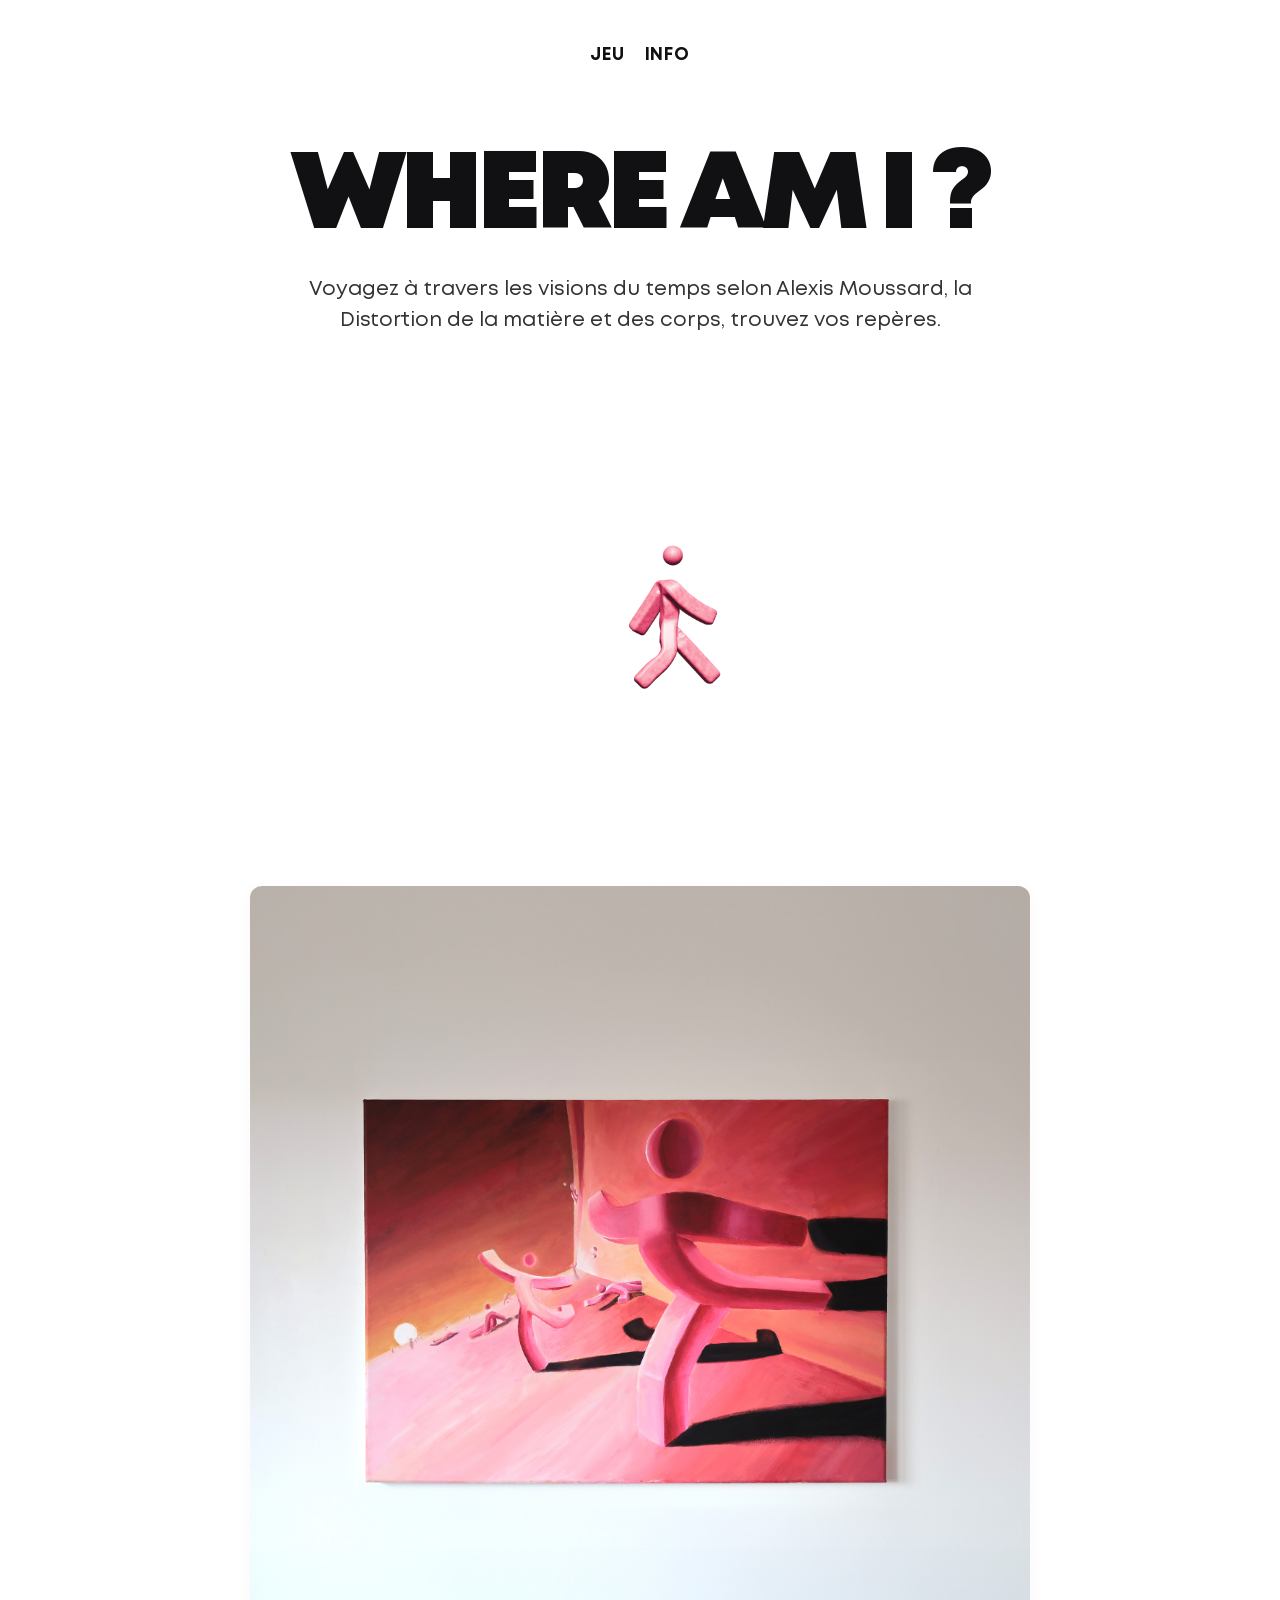
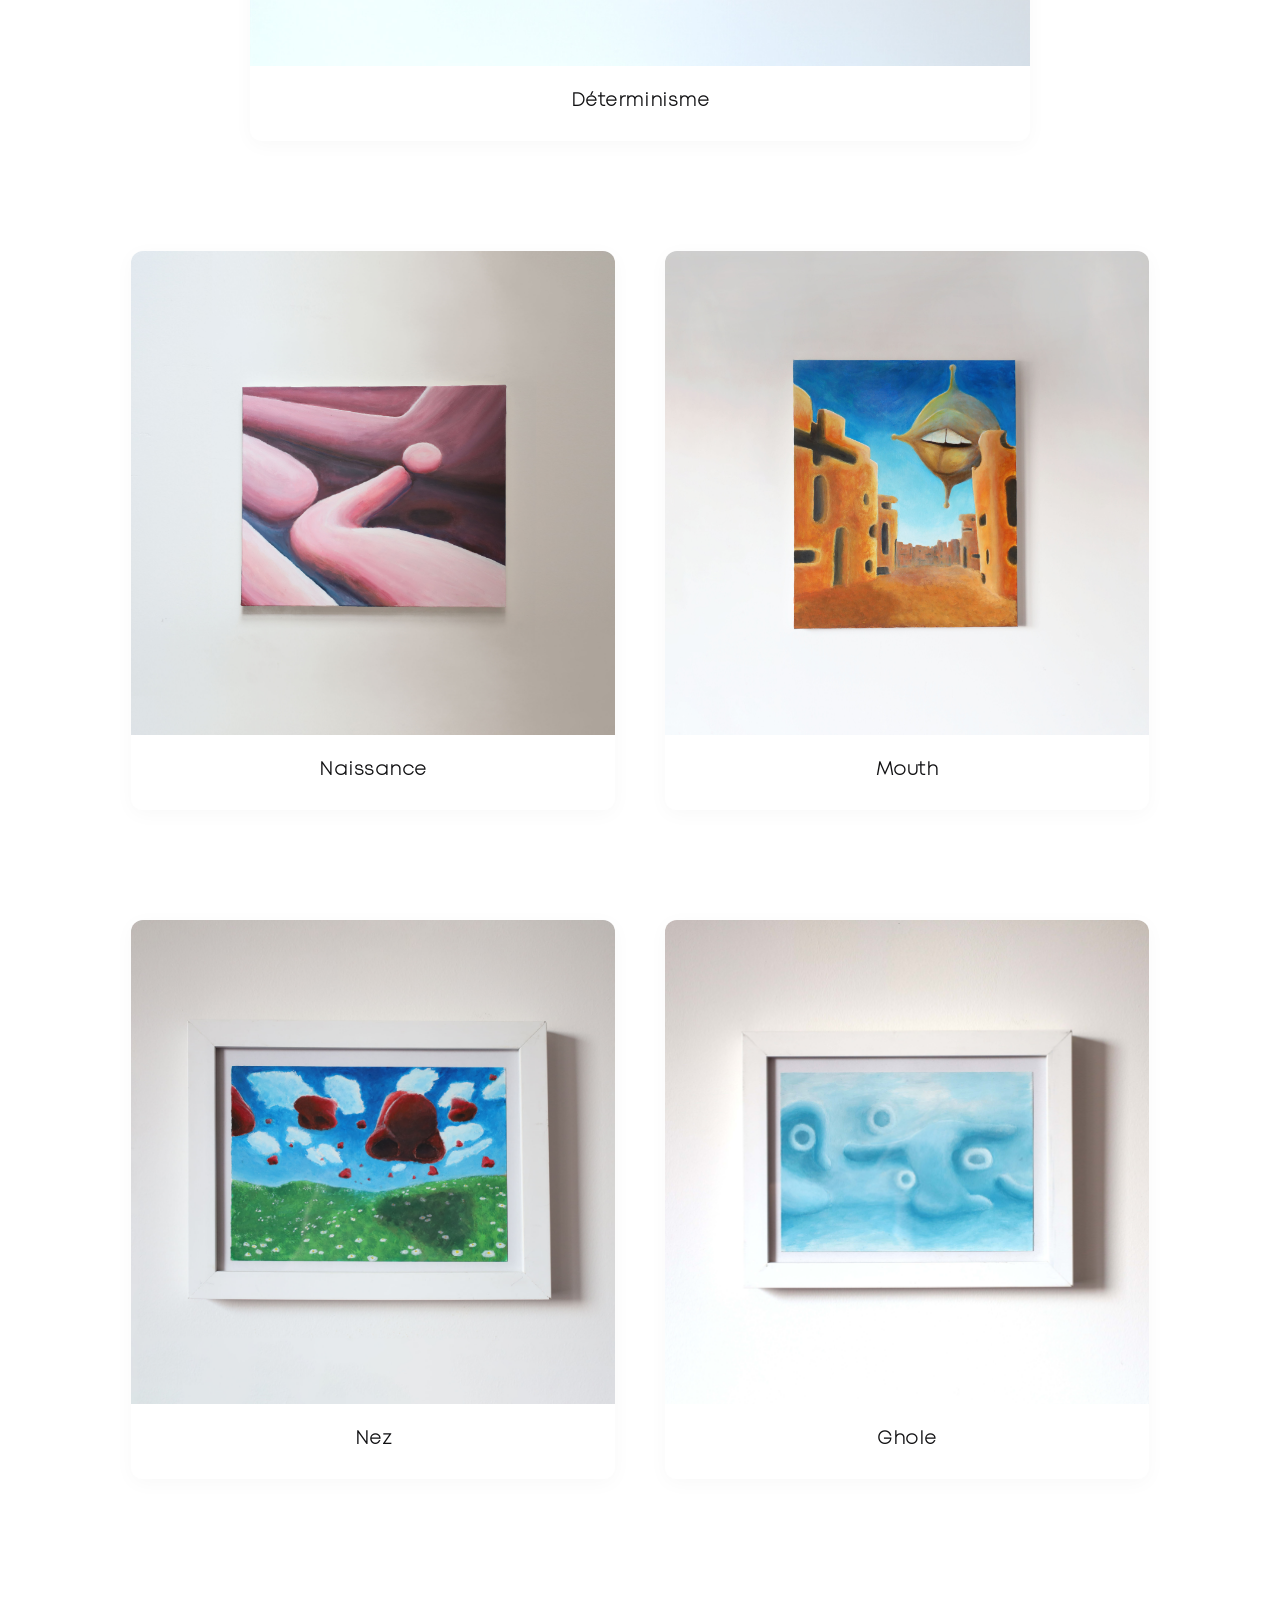
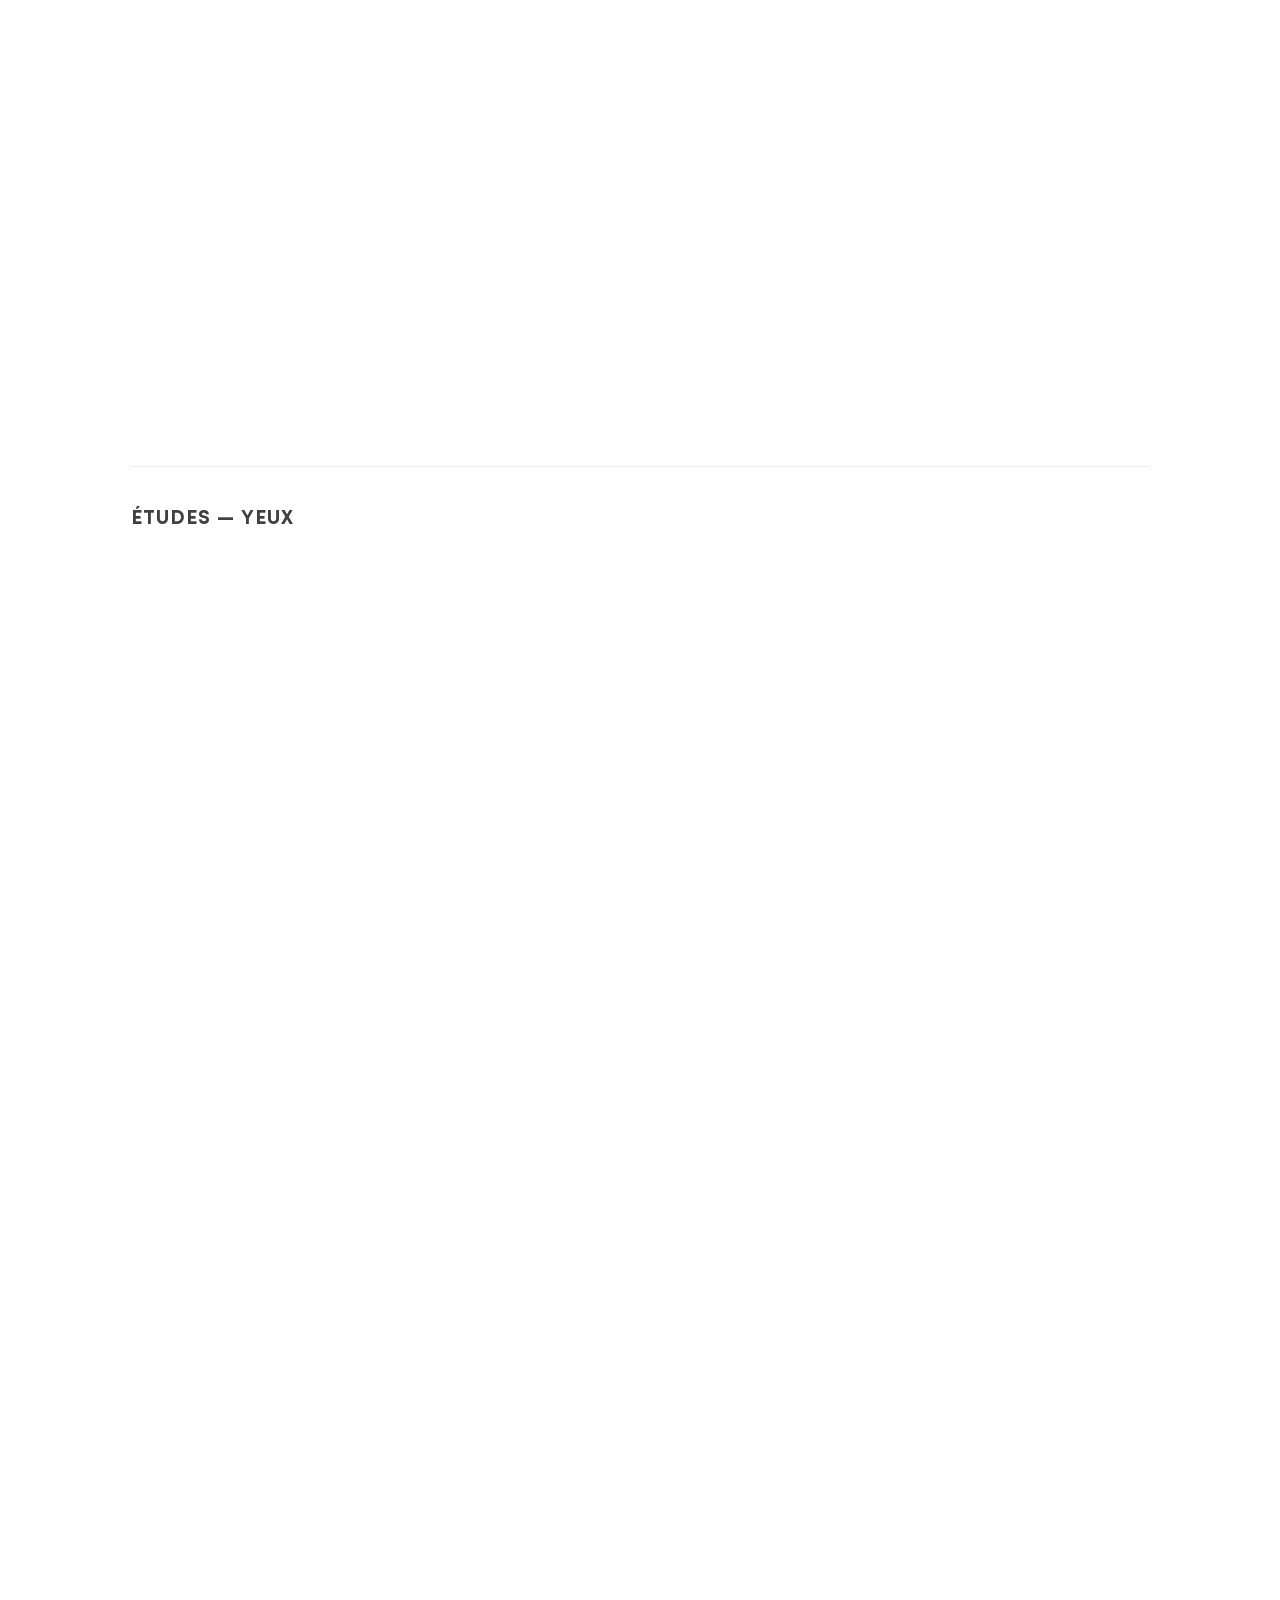
==== commit ec1d33bf: "new" ====
--- a/index.html
+++ b/index.html
@@ -337,5 +337,7 @@
       });
     });
   </script>
+
+  <script src="game.js"></script>
 </body>
 </html>
--- a/style.css
+++ b/style.css
@@ -63,7 +63,68 @@
   max-width: 1050px;
   margin: 0 auto;
 }
-
+/* Bouton Jeu dans le Header */
+.btn-game {
+  background: transparent;
+  color: var(--text-main);
+  border: none;
+  font-family: 'Mont-Bold', sans-serif;
+  font-size: 1.1rem;
+  letter-spacing: 0.05em;
+  text-transform: uppercase;
+  cursor: pointer;
+  margin-right: 20px;
+  transition: transform 0.2s ease, opacity 0.2s ease;
+}
+
+.btn-game:hover {
+  opacity: 0.6;
+  transform: scale(1.05);
+}
+
+/* Modale du jeu */
+.game-modal {
+  position: fixed;
+  inset: 0;
+  background: rgba(255, 255, 255, 0.98);
+  backdrop-filter: blur(25px);
+  -webkit-backdrop-filter: blur(25px);
+  z-index: 400;
+  display: flex;
+  flex-direction: column;
+  align-items: center;
+  justify-content: center;
+  opacity: 0;
+  pointer-events: none;
+  transition: opacity 0.4s ease;
+}
+
+.game-modal.active {
+  opacity: 1;
+  pointer-events: auto;
+}
+
+.game-container {
+  display: flex;
+  flex-direction: column;
+  align-items: center;
+  gap: 16px;
+}
+
+#gameCanvas {
+  background: #ffffff;
+  border-bottom: 2px solid #111113;
+  box-shadow: 0 10px 30px rgba(0, 0, 0, 0.05);
+  max-width: 90vw;
+}
+
+.game-instructions {
+  font-family: 'Mont-ExtraLight', sans-serif;
+  font-size: 0.9rem;
+  letter-spacing: 0.05em;
+  color: var(--text-muted);
+  text-transform: uppercase;
+}
 /* =========================================================
    3. HEADER FIXE
    ========================================================= */
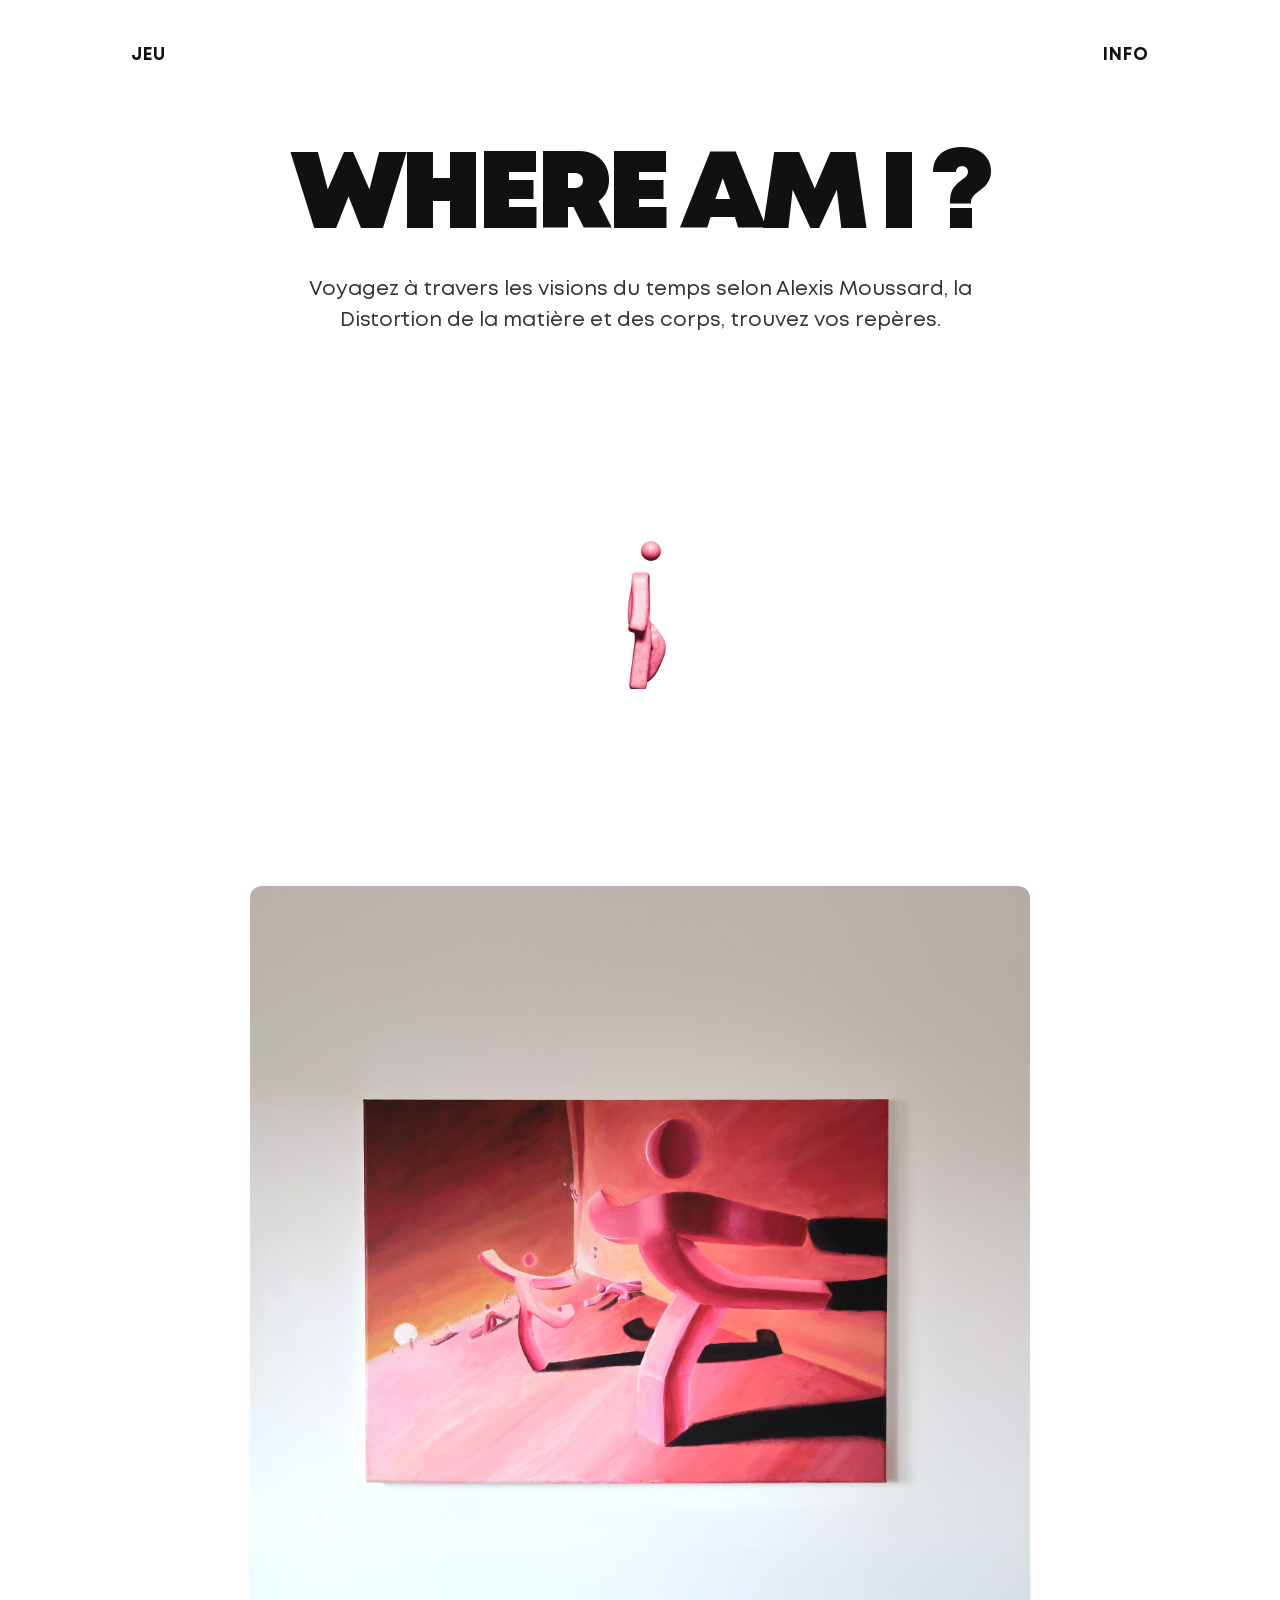
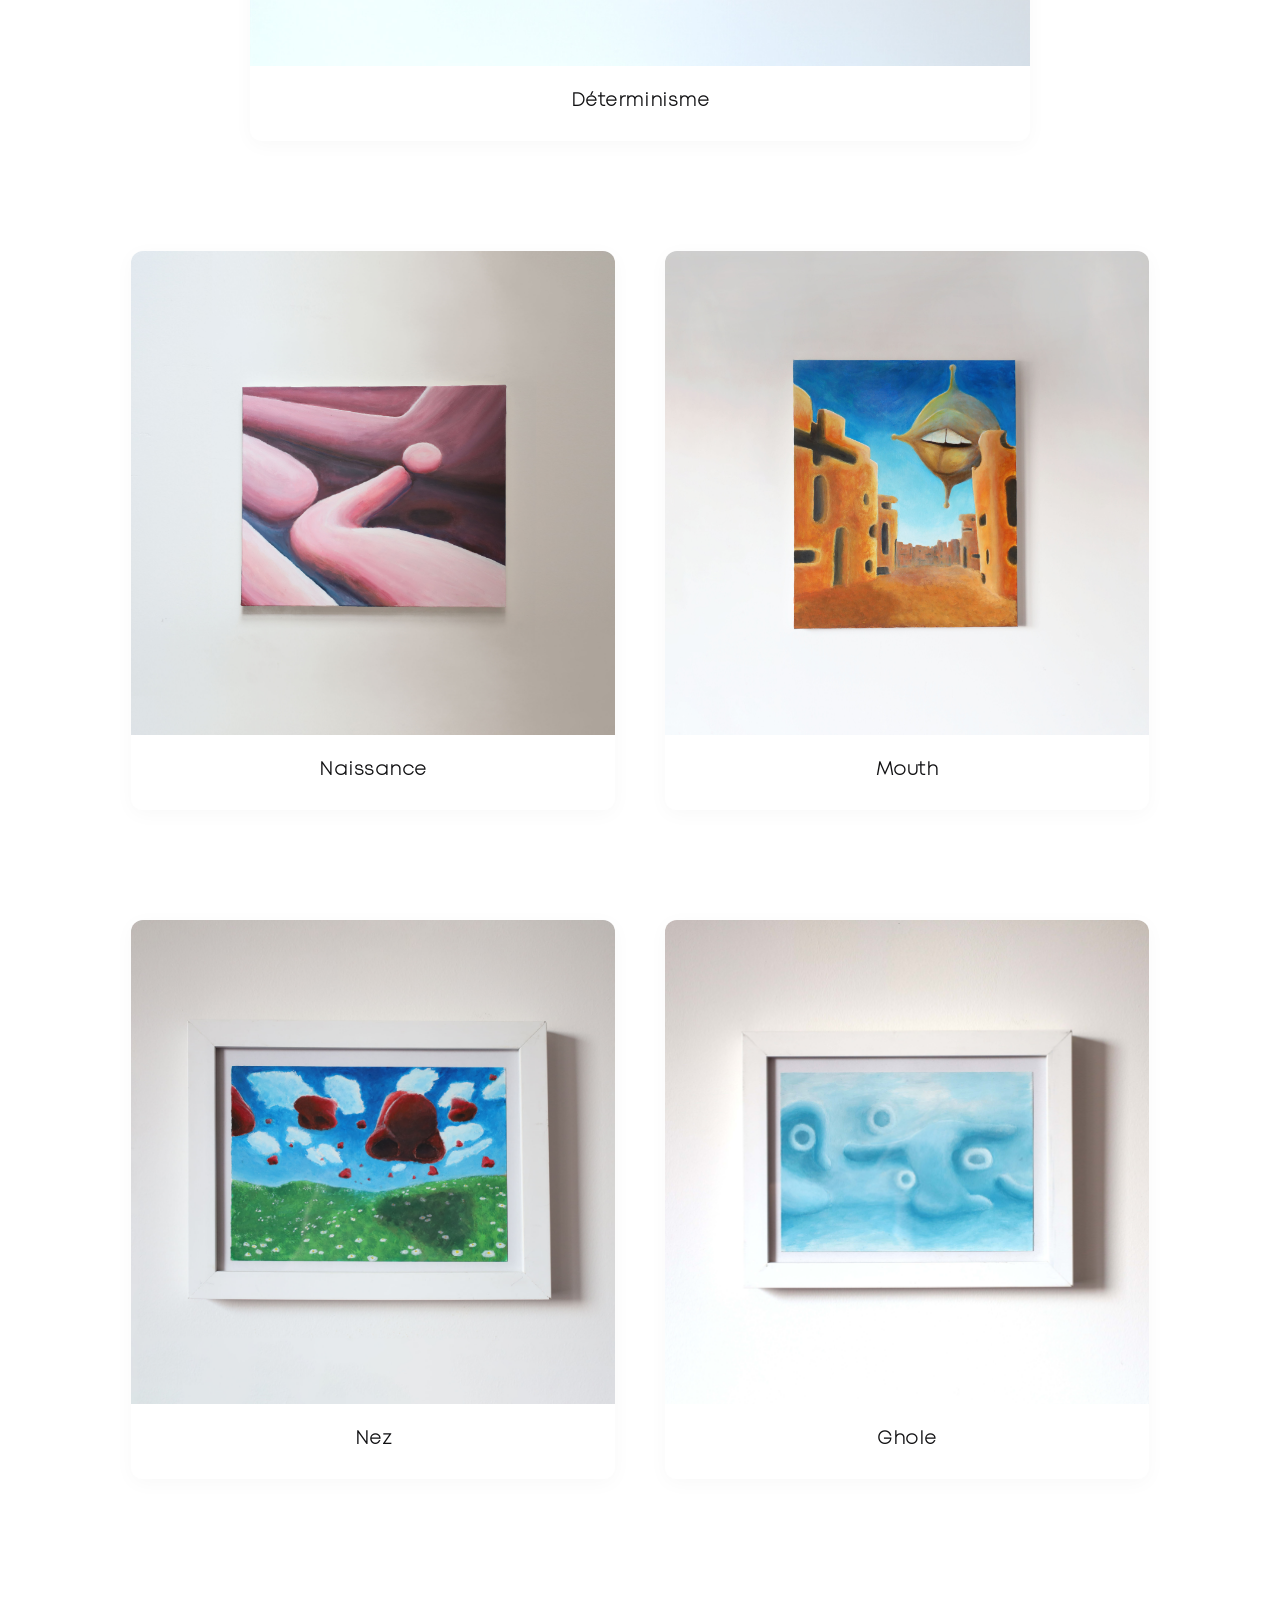
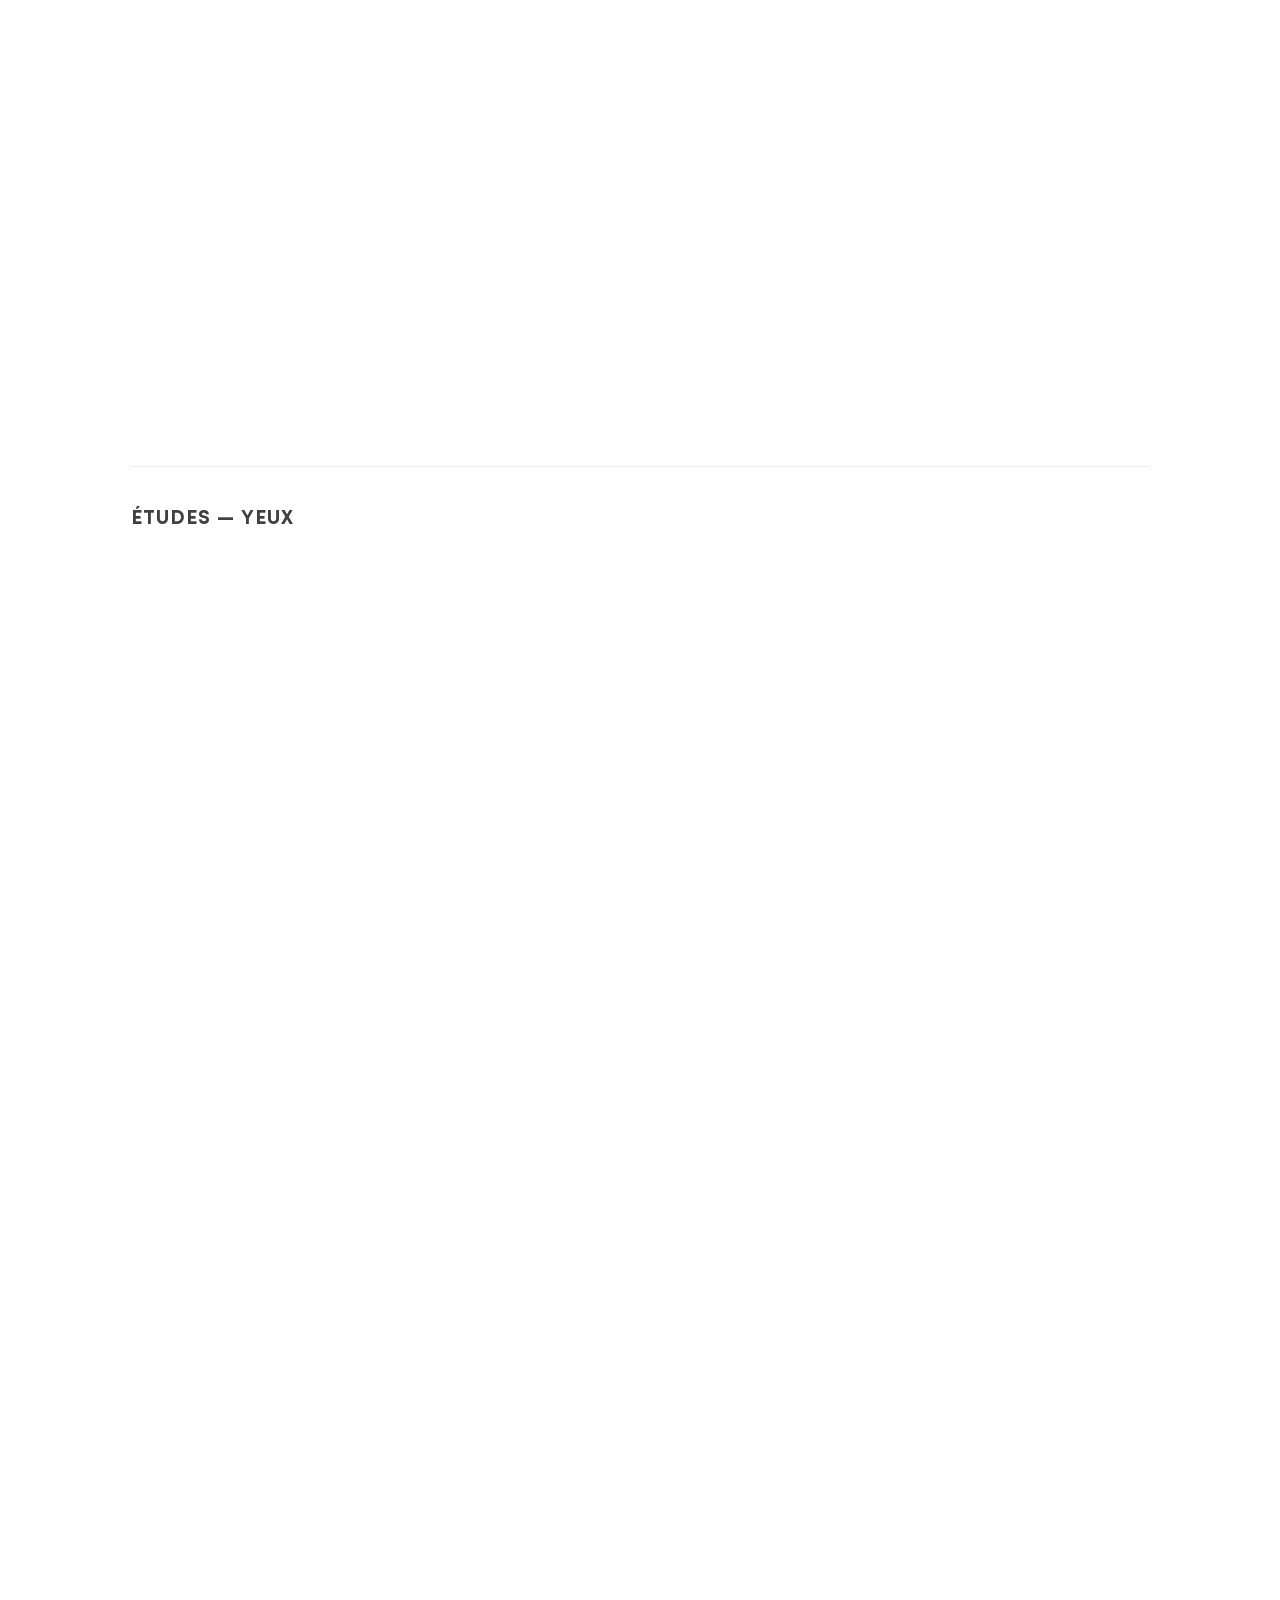
==== commit ed4f7b53: "changes" ====
--- a/index.html
+++ b/index.html
@@ -8,20 +8,11 @@
 </head>
 <body>
 
-  <!-- DANS LE HEADER (En haut à gauche/centre) -->
-<header>
-  <button class="btn-game" id="openGame">Jeu</button>
-  <button class="btn-info" id="openInfo">Info</button>
-</header>
-
-<!-- MODALE DU MINI-JEU -->
-<div class="game-modal" id="gameModal">
-  <button class="close-modal" id="closeGameModal">&times;</button>
-  <div class="game-container">
-    <canvas id="gameCanvas" width="800" height="300"></canvas>
-    <p class="game-instructions">Espace ou Clic pour sauter</p>
-  </div>
-</div>
+  <!-- HEADER : JEU EN HAUT À GAUCHE, INFO À DROITE -->
+  <header>
+    <button class="btn-game" id="openGame">Jeu</button>
+    <button class="btn-info" id="openInfo">Info</button>
+  </header>
 
   <!-- ACCROCHE ÉDITORIALE -->
   <section class="hero-header">
@@ -31,7 +22,7 @@
     </p>
   </section>
 
-  <!-- ANIMATION GIF (CONSERVÉE) -->
+  <!-- LOGO CHAIR ANIMÉ -->
   <section class="hero-logo-zone">
     <div class="hero-gif-wrapper">
       <img src="images/WALK_CYCLE_A.gif" alt="Animation 3D Alexis Moussard" class="hero-3d-gif">
@@ -231,7 +222,7 @@
     </div>
   </section>
 
-  <!-- POP-UP AU CLIC -->
+  <!-- POP-UP OEUVRE AU CLIC -->
   <div class="artwork-modal" id="artworkModal">
     <button class="close-modal" id="closeArtworkModal">&times;</button>
     <div class="artwork-modal-container">
@@ -258,7 +249,7 @@
     </div>
   </div>
 
-  <!-- MODALE INFO -->
+  <!-- MODALE INFO (À PROPOS) -->
   <div class="info-modal" id="infoModal">
     <button class="close-modal" id="closeInfo">&times;</button>
     <div class="info-content">
@@ -274,7 +265,19 @@
     </div>
   </div>
 
+  <!-- MODALE DU JEU -->
+  <div class="game-modal" id="gameModal">
+    <button class="close-modal" id="closeGameModal">&times;</button>
+    <div class="game-container">
+      <h2>Mini-Jeu</h2>
+      <canvas id="gameCanvas" width="800" height="300"></canvas>
+      <p class="game-instructions">Appuie sur ESPACE ou CLIQUE pour sauter</p>
+    </div>
+  </div>
+
+  <!-- SCRIPTS -->
   <script>
+    // 1. Modale Info
     const openBtn = document.getElementById('openInfo');
     const closeBtn = document.getElementById('closeInfo');
     const modal = document.getElementById('infoModal');
@@ -282,6 +285,7 @@
     openBtn.addEventListener('click', () => modal.classList.add('active'));
     closeBtn.addEventListener('click', () => modal.classList.remove('active'));
 
+    // 2. Modale Oeuvre au Clic
     const artworkModal = document.getElementById('artworkModal');
     const closeArtworkModal = document.getElementById('closeArtworkModal');
     const modalImg = document.getElementById('modalImg');
@@ -311,6 +315,7 @@
       artworkModal.classList.remove('active');
     });
 
+    // 3. Animation au scroll
     const observer = new IntersectionObserver((entries) => {
       entries.forEach(entry => {
         if (entry.isIntersecting) {
@@ -321,6 +326,7 @@
 
     cards.forEach(card => observer.observe(card));
 
+    // 4. Fond dynamique désaturé au survol
     const htmlElement = document.documentElement;
     const defaultColor = '#ffffff';
 
@@ -338,6 +344,7 @@
     });
   </script>
 
+  <!-- CHARGEMENT DU SCRIPT DU JEU -->
   <script src="game.js"></script>
 </body>
 </html>
--- a/style.css
+++ b/style.css
@@ -1,5 +1,5 @@
 /* =========================================================
-   1. DECLARATION DES POLICES MONT (DEPUIS VOTRE DOSSIER FONTS/)
+   1. POLICES MONT
    ========================================================= */
 @font-face {
   font-family: 'Mont-Black';
@@ -34,7 +34,7 @@
 }
 
 /* =========================================================
-   2. RESET & FOND DE PAGE DYNAMIQUE
+   2. RESET & FOND DYNAMIQUE
    ========================================================= */
 :root {
   --bg-default: #ffffff;
@@ -63,70 +63,9 @@
   max-width: 1050px;
   margin: 0 auto;
 }
-/* Bouton Jeu dans le Header */
-.btn-game {
-  background: transparent;
-  color: var(--text-main);
-  border: none;
-  font-family: 'Mont-Bold', sans-serif;
-  font-size: 1.1rem;
-  letter-spacing: 0.05em;
-  text-transform: uppercase;
-  cursor: pointer;
-  margin-right: 20px;
-  transition: transform 0.2s ease, opacity 0.2s ease;
-}
-
-.btn-game:hover {
-  opacity: 0.6;
-  transform: scale(1.05);
-}
-
-/* Modale du jeu */
-.game-modal {
-  position: fixed;
-  inset: 0;
-  background: rgba(255, 255, 255, 0.98);
-  backdrop-filter: blur(25px);
-  -webkit-backdrop-filter: blur(25px);
-  z-index: 400;
-  display: flex;
-  flex-direction: column;
-  align-items: center;
-  justify-content: center;
-  opacity: 0;
-  pointer-events: none;
-  transition: opacity 0.4s ease;
-}
-
-.game-modal.active {
-  opacity: 1;
-  pointer-events: auto;
-}
-
-.game-container {
-  display: flex;
-  flex-direction: column;
-  align-items: center;
-  gap: 16px;
-}
-
-#gameCanvas {
-  background: #ffffff;
-  border-bottom: 2px solid #111113;
-  box-shadow: 0 10px 30px rgba(0, 0, 0, 0.05);
-  max-width: 90vw;
-}
-
-.game-instructions {
-  font-family: 'Mont-ExtraLight', sans-serif;
-  font-size: 0.9rem;
-  letter-spacing: 0.05em;
-  color: var(--text-muted);
-  text-transform: uppercase;
-}
-/* =========================================================
-   3. HEADER FIXE
+
+/* =========================================================
+   3. HEADER : JEU À GAUCHE, INFO À DROITE
    ========================================================= */
 header {
   position: sticky;
@@ -134,11 +73,11 @@
   z-index: 100;
   padding: 20px 0;
   display: flex;
-  justify-content: center;
-  align-items: center;
-}
-
-.btn-info {
+  justify-content: space-between; /* Place Jeu à gauche et Info à droite */
+  align-items: center;
+}
+
+.btn-game, .btn-info {
   background: transparent;
   color: var(--text-main);
   border: none;
@@ -150,7 +89,7 @@
   transition: transform 0.2s ease, opacity 0.2s ease;
 }
 
-.btn-info:hover {
+.btn-game:hover, .btn-info:hover {
   opacity: 0.6;
   transform: scale(1.05);
 }
@@ -166,7 +105,7 @@
 }
 
 .hero-title {
-  font-family: 'Mont-Black', sans-serif; /* Poids maximal */
+  font-family: 'Mont-Black', sans-serif;
   font-size: clamp(3.2rem, 9.5vw, 6.8rem);
   line-height: 0.95;
   letter-spacing: -0.04em;
@@ -175,7 +114,7 @@
 }
 
 .hero-subtitle {
-  font-family: 'Mont-Regular', sans-serif; /* Lisibilité fluide */
+  font-family: 'Mont-Regular', sans-serif;
   font-size: clamp(1rem, 2.2vw, 1.25rem);
   line-height: 1.55;
   color: #333333;
@@ -184,7 +123,7 @@
 }
 
 /* =========================================================
-   5. LOGO ANIMÉ (GIF)
+   5. LOGO CHAIR ANIMÉ (GIF)
    ========================================================= */
 .hero-logo-zone {
   padding: 40px 0 100px;
@@ -196,7 +135,7 @@
 
 .hero-gif-wrapper {
   width: 100%;
-  max-width: 600px; /* Taille augmentée pour CHAIR.gif */
+  max-width: 600px;
   height: 380px;
   display: flex;
   align-items: center;
@@ -212,13 +151,13 @@
 }
 
 /* =========================================================
-   6. GALERIE & CARTES AVEC BANDE BLANCHE GÉNÉREUSE
+   6. GALERIE & CARTES
    ========================================================= */
 .gallery {
   display: grid;
   grid-template-columns: repeat(2, 1fr);
-  column-gap: 50px; /* Modifier cette valeur pour régler l'écart horizontal */
-  row-gap: 110px;   /* Modifier cette valeur pour régler l'écart vertical */
+  column-gap: 50px;
+  row-gap: 110px;
 }
 
 .artwork-card {
@@ -229,7 +168,7 @@
   transform: translateY(24px);
   transition: opacity 0.6s ease, transform 0.6s ease;
   cursor: pointer;
-  background-color: #ffffff; /* Carte encadrée sur fond blanc */
+  background-color: #ffffff;
   border-radius: 12px;
   overflow: hidden;
   box-shadow: 0 4px 20px rgba(0, 0, 0, 0.03);
@@ -266,15 +205,14 @@
   transform: scale(1.04);
 }
 
-/* CARTELLAGE BLANC & TITRE CENTRÉ */
 .artwork-info {
   background-color: #ffffff;
-  padding: 24px 16px 28px; /* Espace généreux en bas */
-  text-align: center;      /* Titre centré */
+  padding: 24px 16px 28px;
+  text-align: center;
 }
 
 .artwork-title {
-  font-family: 'Mont-ExtraLight', sans-serif; /* Police très fine */
+  font-family: 'Mont-ExtraLight', sans-serif;
   font-size: 1.15rem;
   letter-spacing: 0.03em;
   color: var(--text-main);
@@ -299,12 +237,12 @@
 }
 
 /* =========================================================
-   8. POP-UP DÉTAIL AU CLIC (FOND FLOU + TEINTE COULEUR)
+   8. POP-UP OEUVRE AU CLIC
    ========================================================= */
 .artwork-modal {
   position: fixed;
   inset: 0;
-  backdrop-filter: blur(25px); /* Flou puissant d'arrière-plan */
+  backdrop-filter: blur(25px);
   -webkit-backdrop-filter: blur(25px);
   z-index: 300;
   display: flex;
@@ -413,16 +351,18 @@
 }
 
 /* =========================================================
-   9. MODALE INFO
-   ========================================================= */
-.info-modal {
+   9. MODALE INFO & MODALE JEU
+   ========================================================= */
+.info-modal, .game-modal {
   position: fixed;
   inset: 0;
   background: rgba(255, 255, 255, 0.96);
   backdrop-filter: blur(20px);
-  z-index: 200;
+  -webkit-backdrop-filter: blur(20px);
+  z-index: 400;
   display: flex;
   flex-direction: column;
+  align-items: center;
   justify-content: center;
   padding: 30px;
   opacity: 0;
@@ -430,7 +370,7 @@
   transition: opacity 0.4s ease;
 }
 
-.info-modal.active {
+.info-modal.active, .game-modal.active {
   opacity: 1;
   pointer-events: auto;
 }
@@ -447,13 +387,13 @@
   cursor: pointer;
 }
 
-.info-content {
+.info-content, .game-container {
   display: flex;
   flex-direction: column;
   align-items: center;
   text-align: center;
   gap: 20px;
-  max-width: 420px;
+  max-width: 850px;
   margin: 0 auto;
 }
 
@@ -479,6 +419,22 @@
 .contact-links a {
   color: var(--text-main);
   text-decoration: underline;
+}
+
+#gameCanvas {
+  background: #ffffff;
+  border-bottom: 2px solid #111113;
+  box-shadow: 0 10px 30px rgba(0, 0, 0, 0.05);
+  max-width: 90vw;
+  border-radius: 8px;
+}
+
+.game-instructions {
+  font-family: 'Mont-ExtraLight', sans-serif;
+  font-size: 0.9rem;
+  letter-spacing: 0.05em;
+  color: var(--text-muted);
+  text-transform: uppercase;
 }
 
 @media (max-width: 768px) {
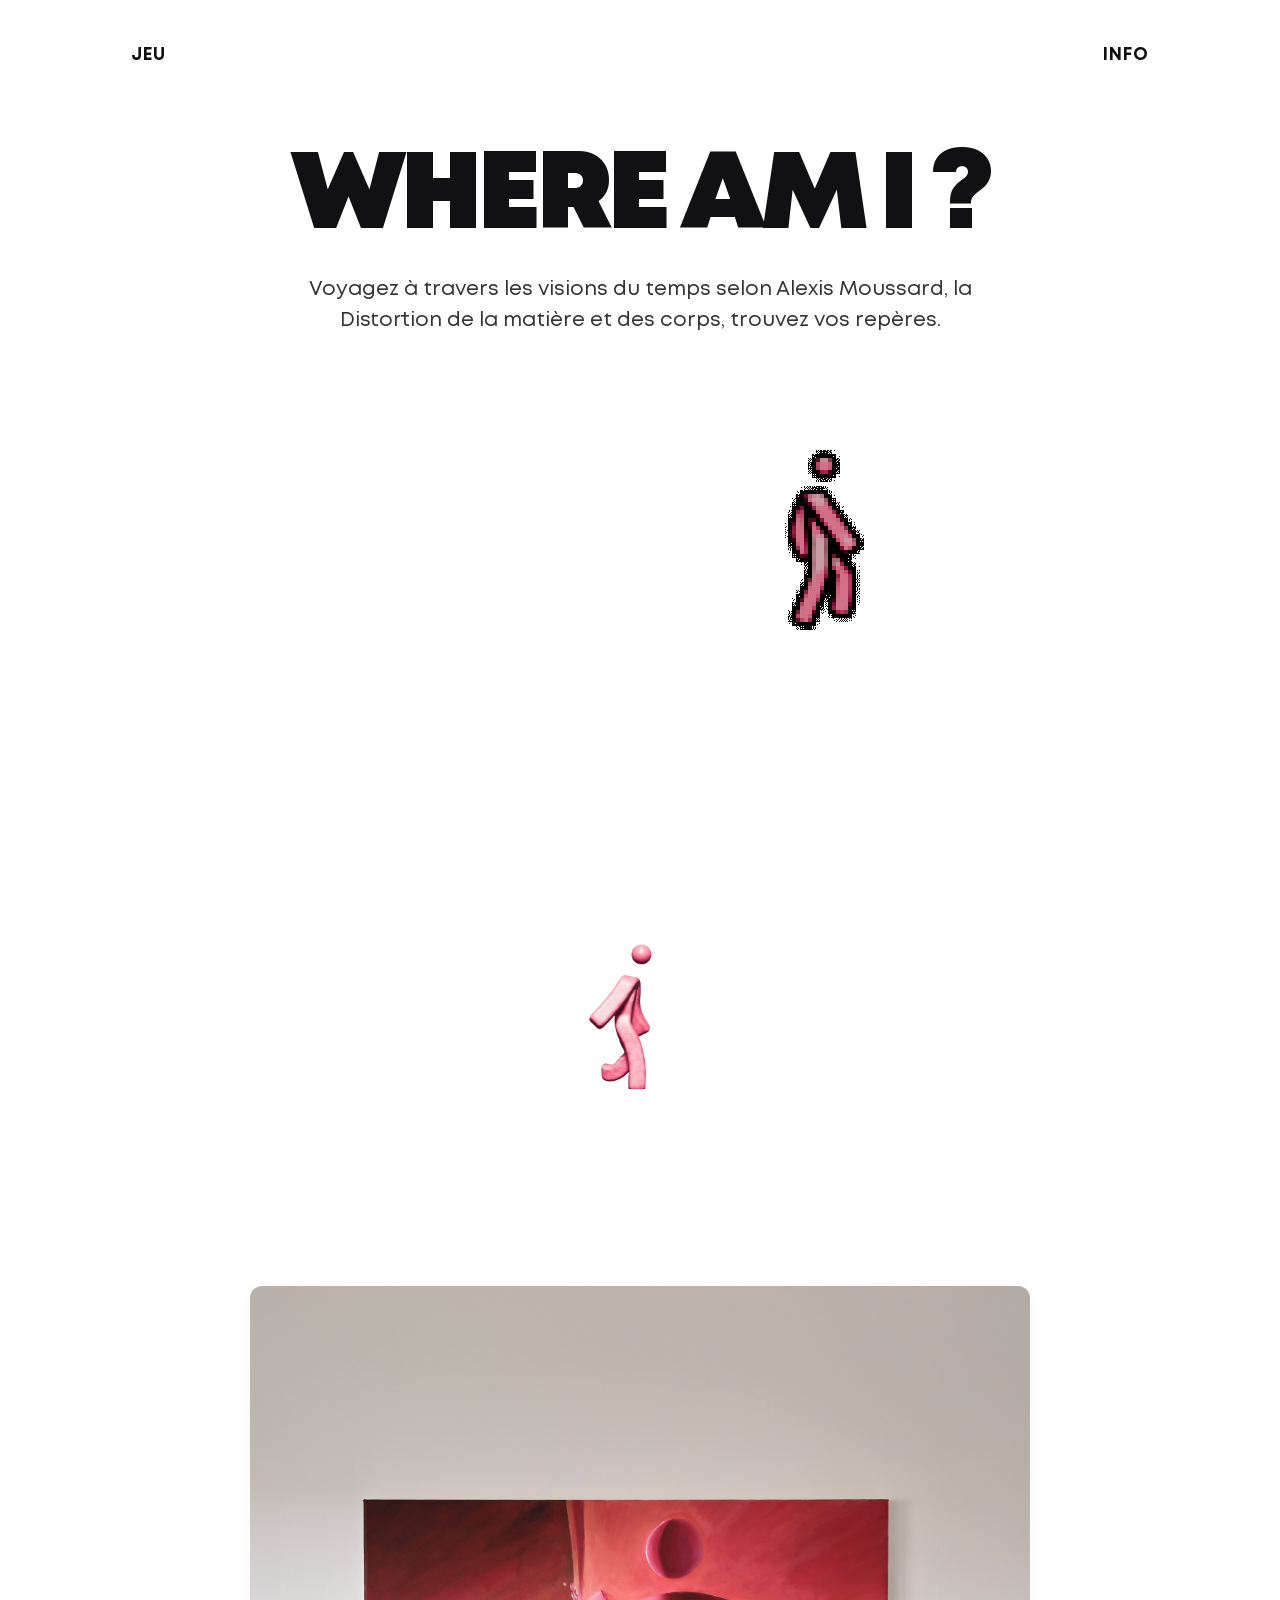
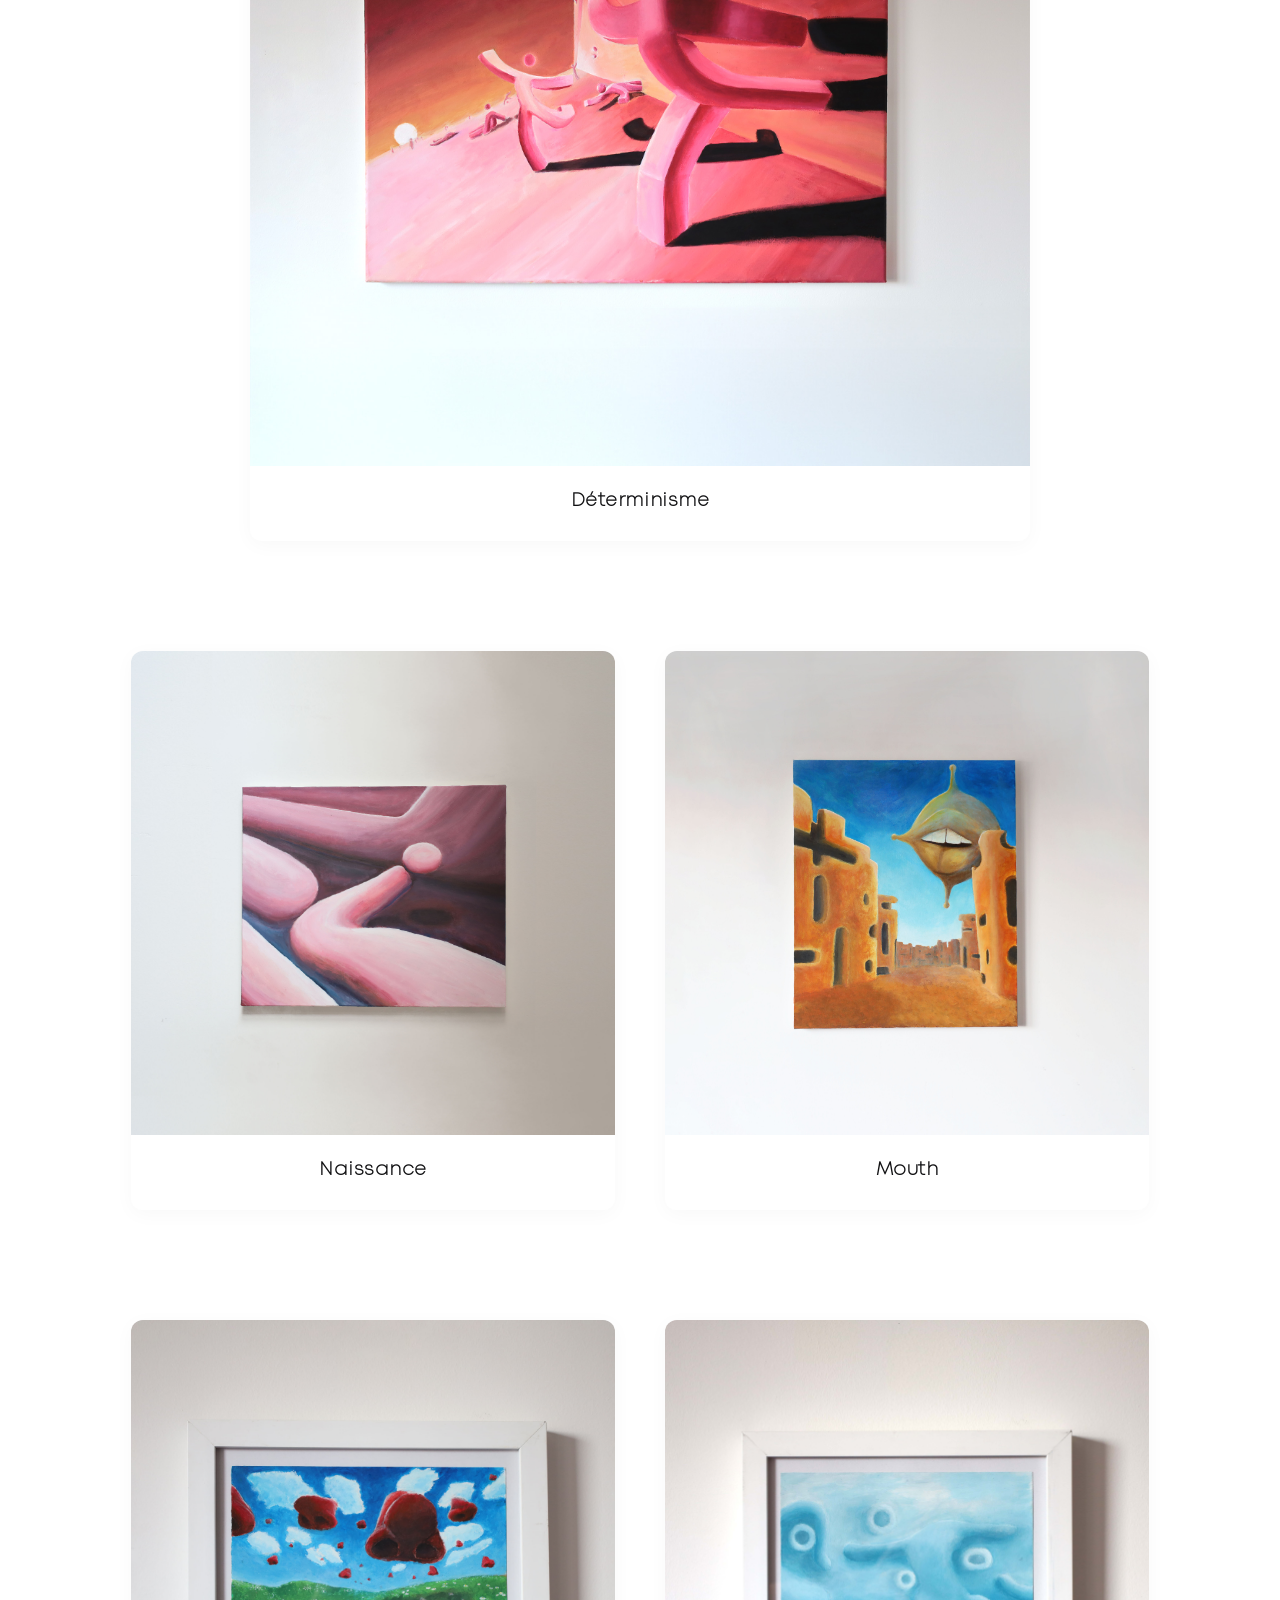
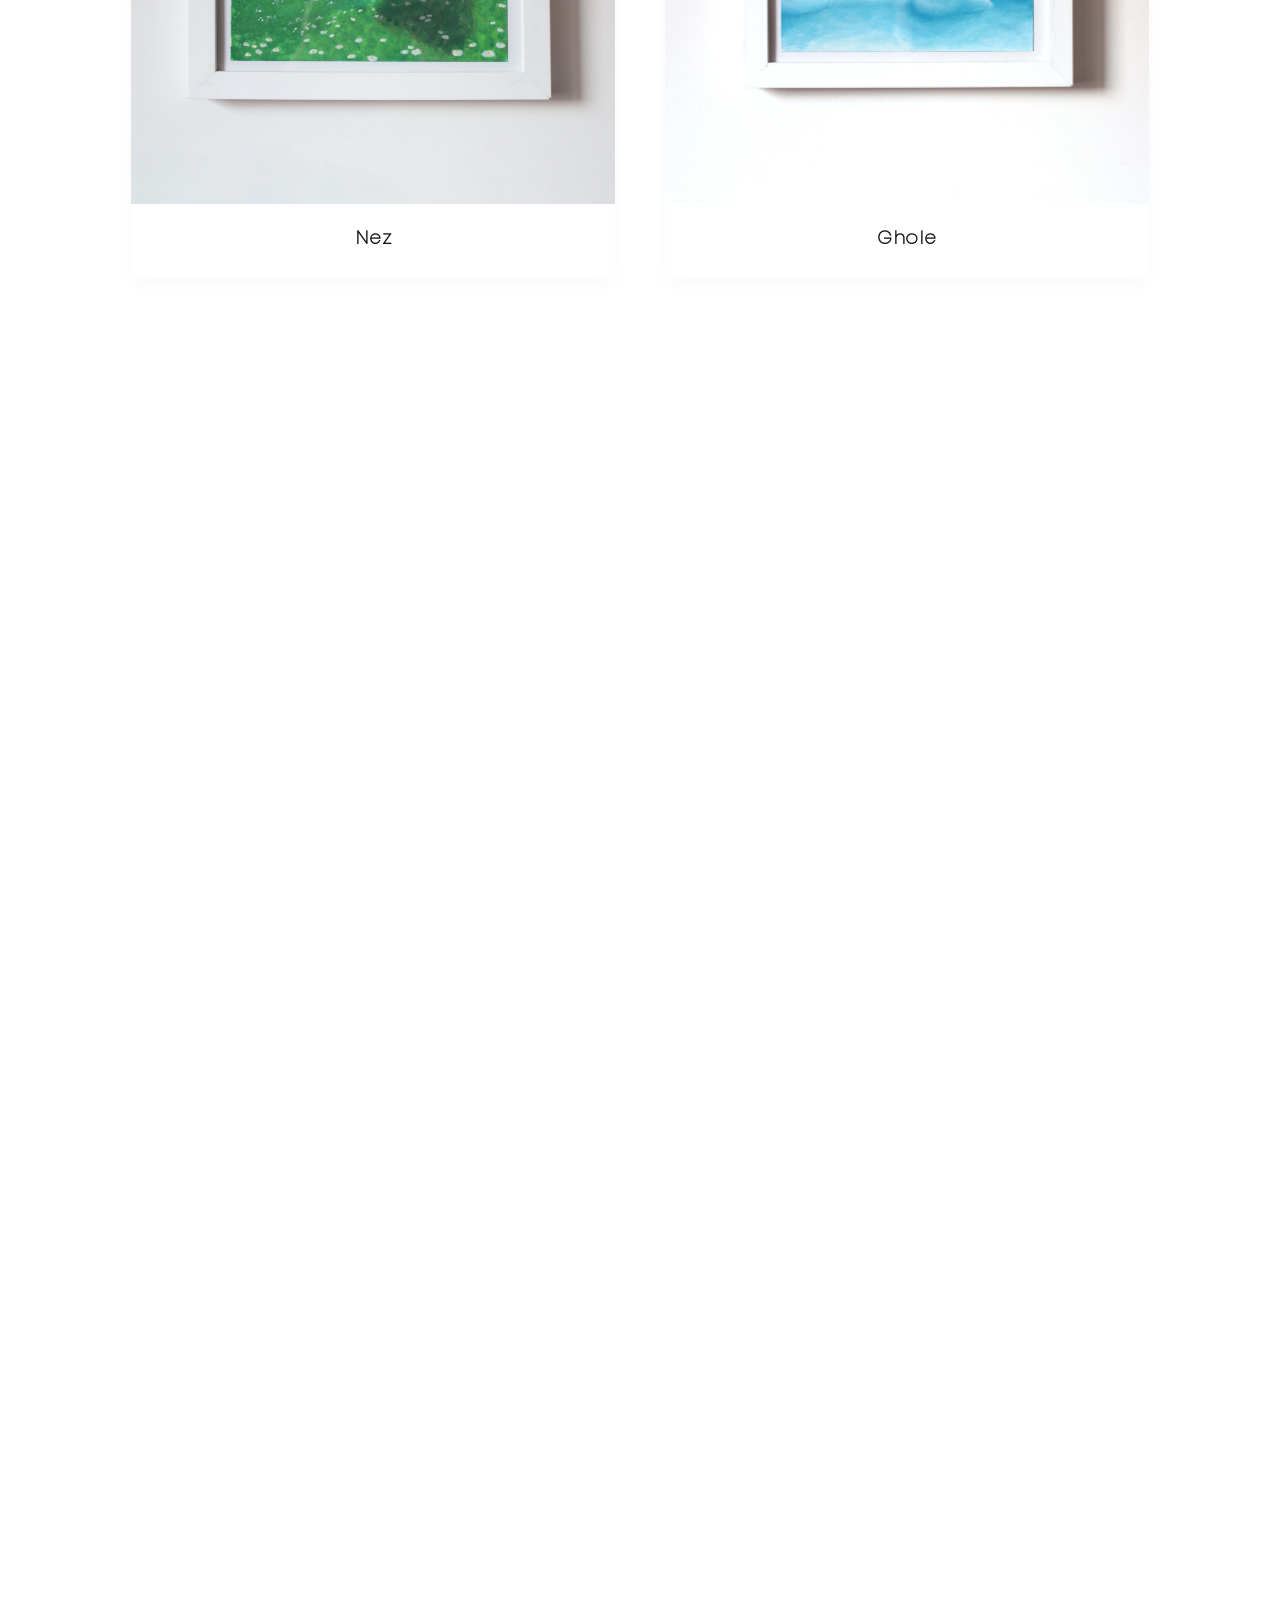
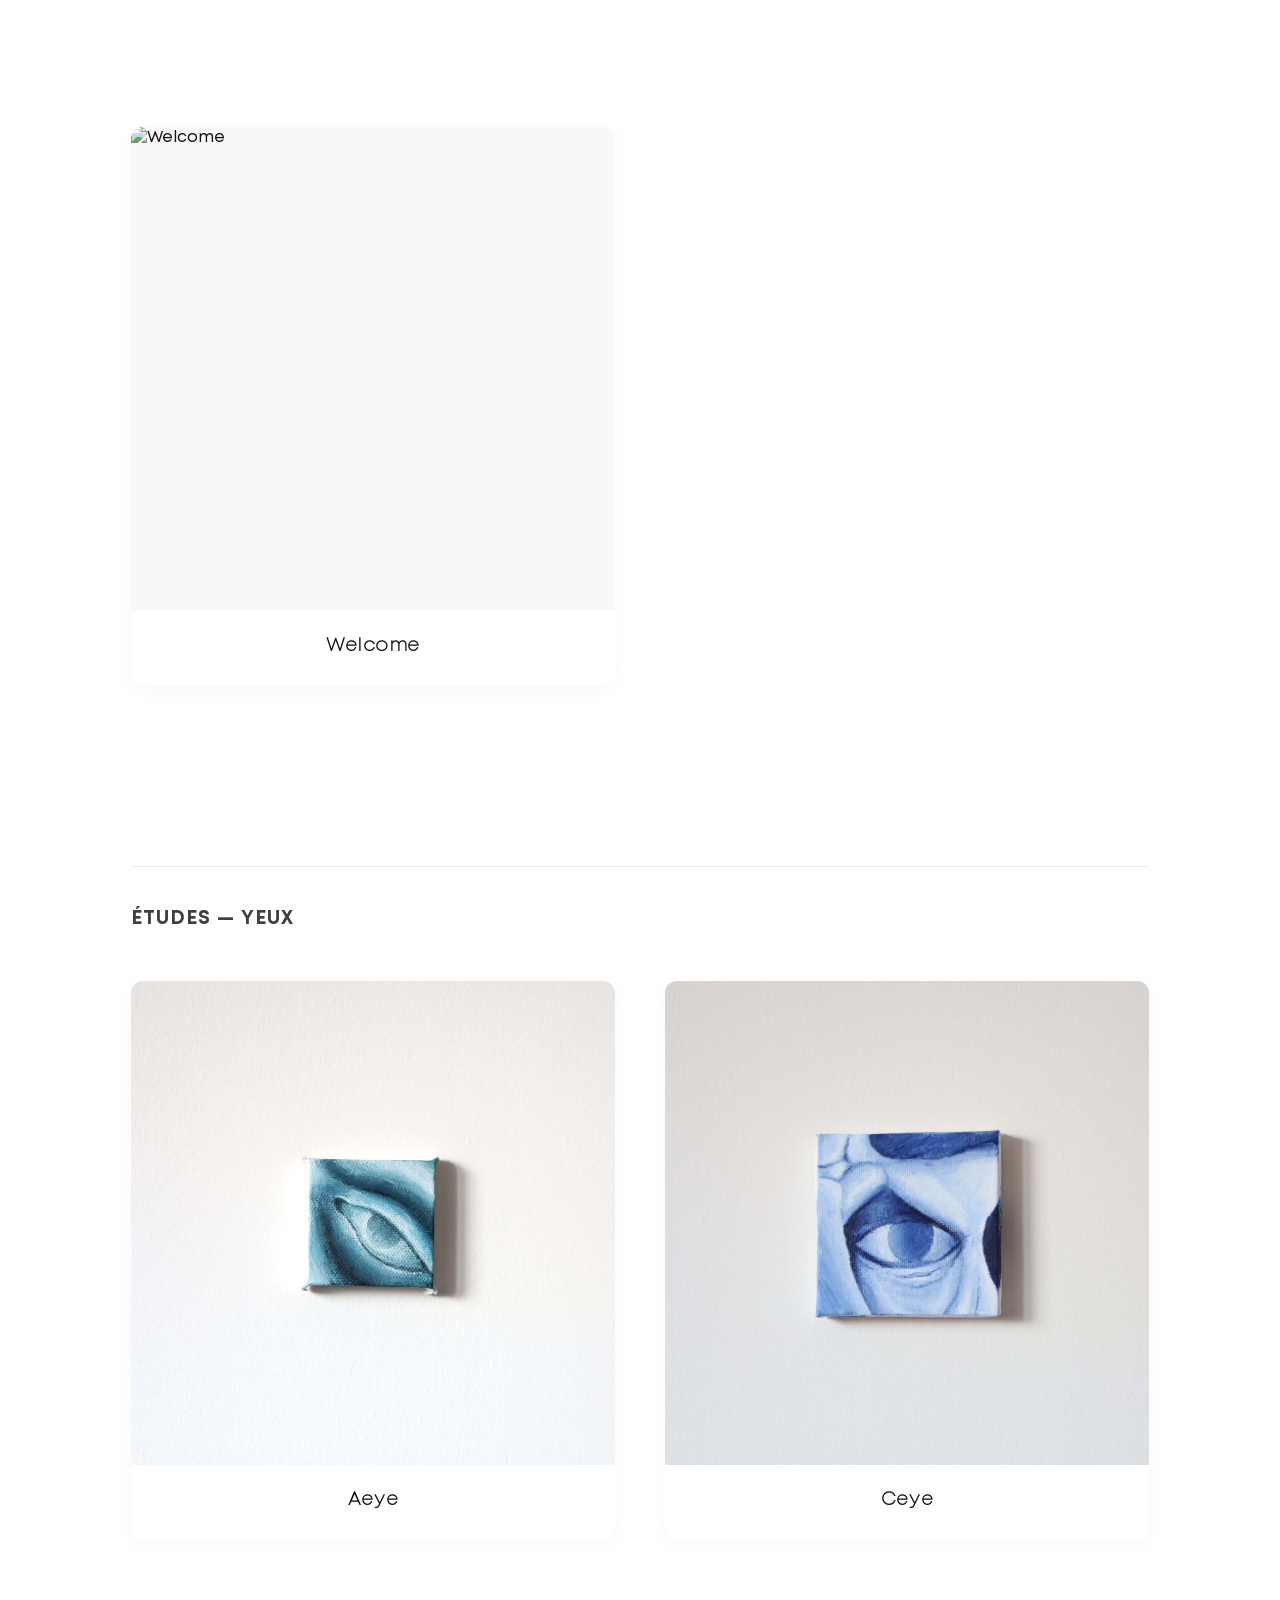
==== commit 8a31f933: "new" ====
--- a/index.html
+++ b/index.html
@@ -21,6 +21,25 @@
       Voyagez à travers les visions du temps selon Alexis Moussard, la Distortion de la matière et des corps, trouvez vos repères.
     </p>
   </section>
+
+  <!-- ZONE D'ACCROCHE : LES DEUX ANIMATIONS WALK -->
+<section class="hero-logo-zone dual-walk-zone">
+  
+  <!-- Premier Walk : Version Vidéo Transparent (MOV / WebM) -->
+  <div class="hero-gif-wrapper">
+    <video autoplay loop muted playsinline class="hero-3d-gif">
+      <source src="images/RENDU_PIXEL_PRORES_24.webm" type="video/webm">
+      <source src="images/RENDU_PIXEL_PRORES_24.mov" type="video/quicktime; codecs=hvc1">
+      <img src="images/RENDU_PIXEL_24.gif" alt="Walk Animation Alexis Moussard">
+    </video>
+  </div>
+
+  <!-- Second Walk : Version GIF Animé -->
+  <div class="hero-gif-wrapper">
+    <img src="images/RENDU_PIXEL_24.gif" alt="Walk Animation 2 Alexis Moussard" class="hero-3d-gif">
+  </div>
+
+</section>
 
   <!-- LOGO CHAIR ANIMÉ -->
   <section class="hero-logo-zone">
--- a/style.css
+++ b/style.css
@@ -437,6 +437,28 @@
   text-transform: uppercase;
 }
 
+/* Zone pour présenter les 2 animations WALK côte à côte */
+.hero-logo-zone.dual-walk-zone {
+  display: flex;
+  justify-content: center;
+  align-items: center;
+  gap: 40px;
+  padding: 40px 0 80px;
+  width: 100%;
+}
+
+.hero-logo-zone.dual-walk-zone .hero-gif-wrapper {
+  max-width: 320px;
+  height: 280px;
+}
+
+@media (max-width: 768px) {
+  .hero-logo-zone.dual-walk-zone {
+    flex-direction: column;
+    gap: 20px;
+  }
+}
+
 @media (max-width: 768px) {
   .gallery {
     grid-template-columns: 1fr;
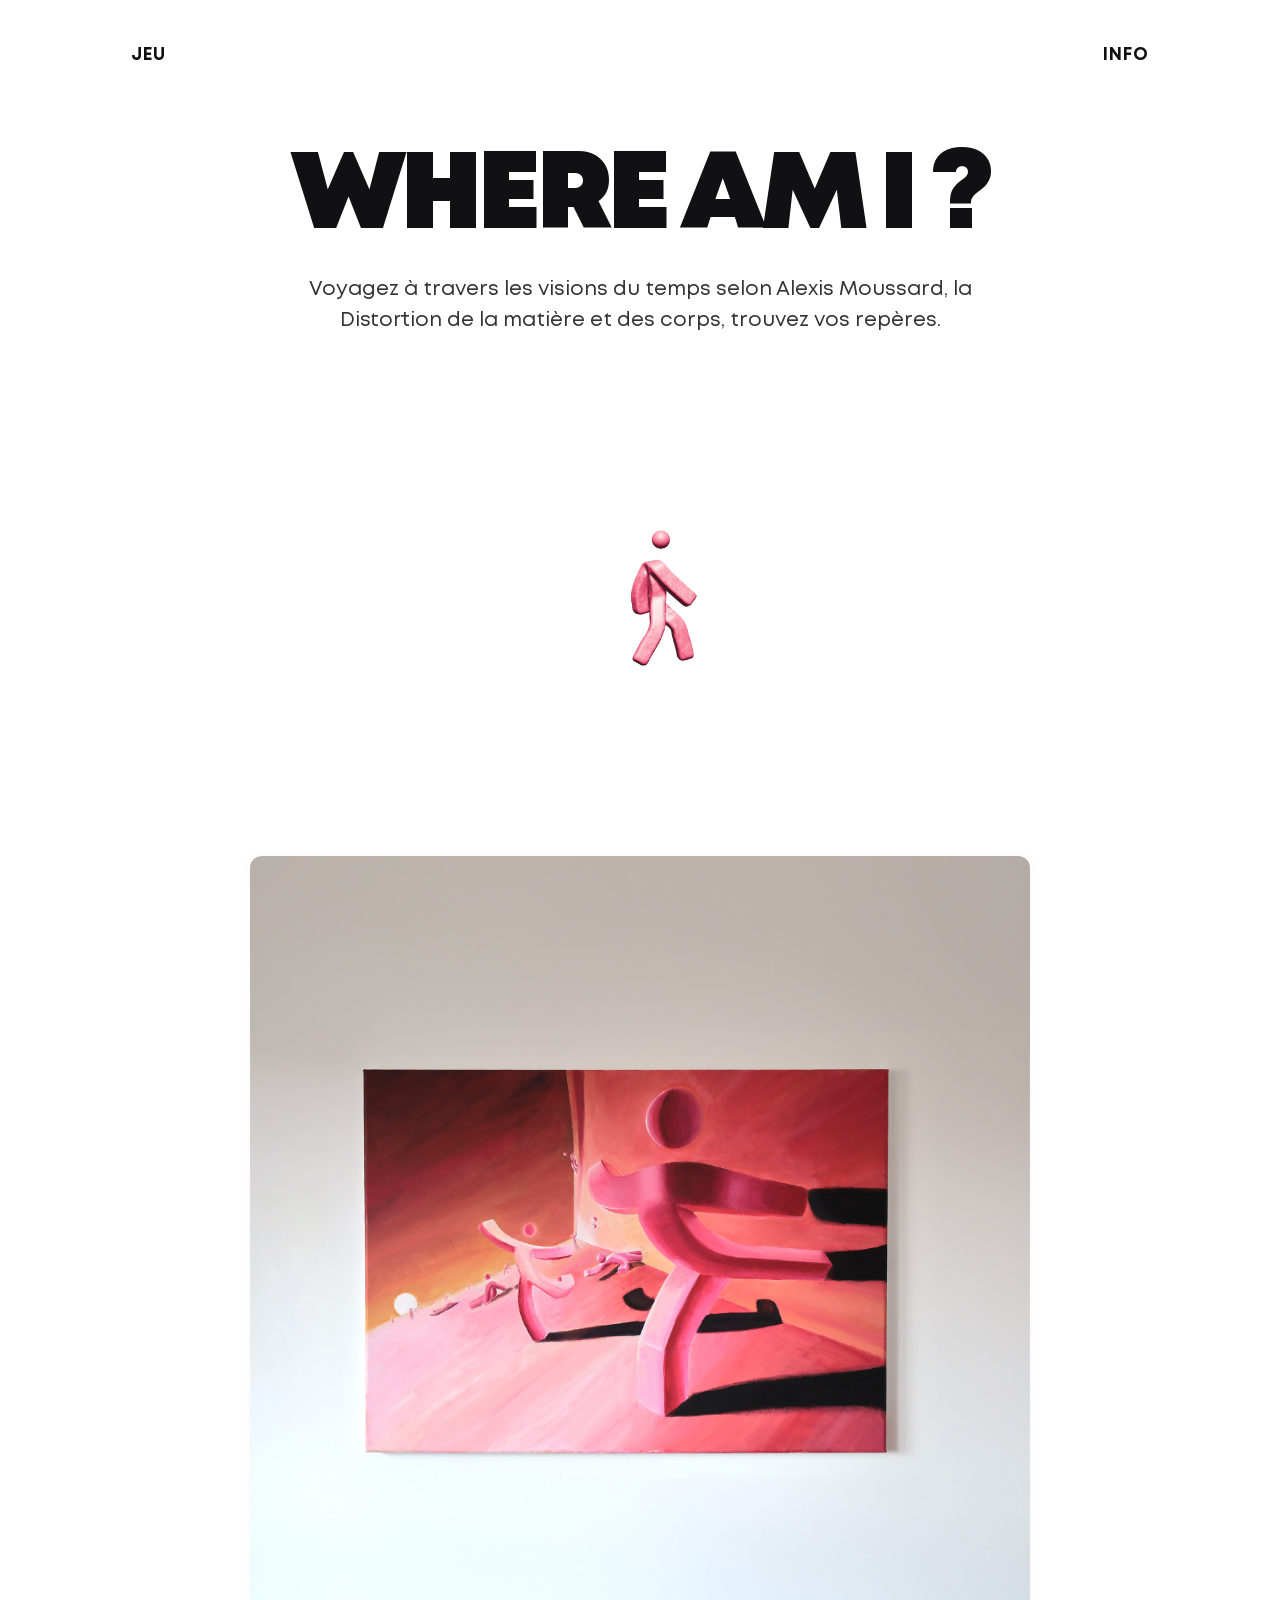
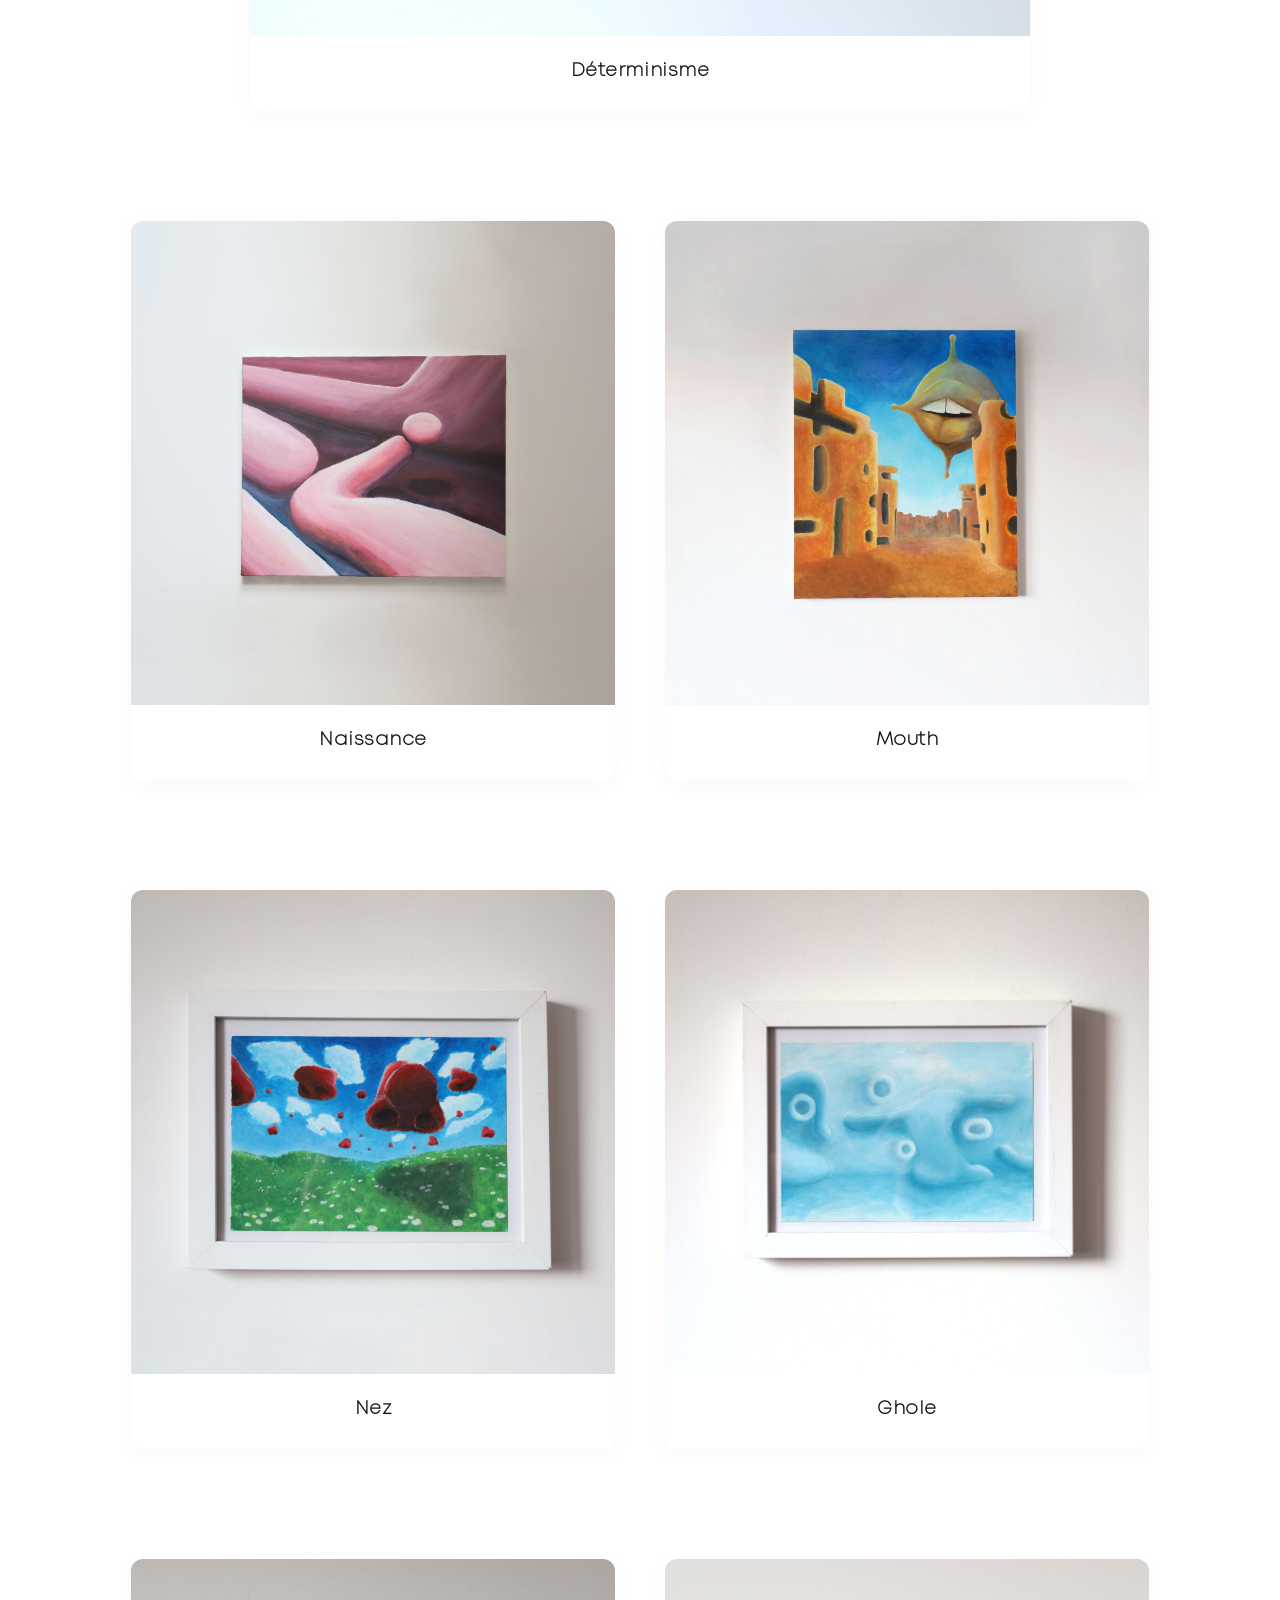
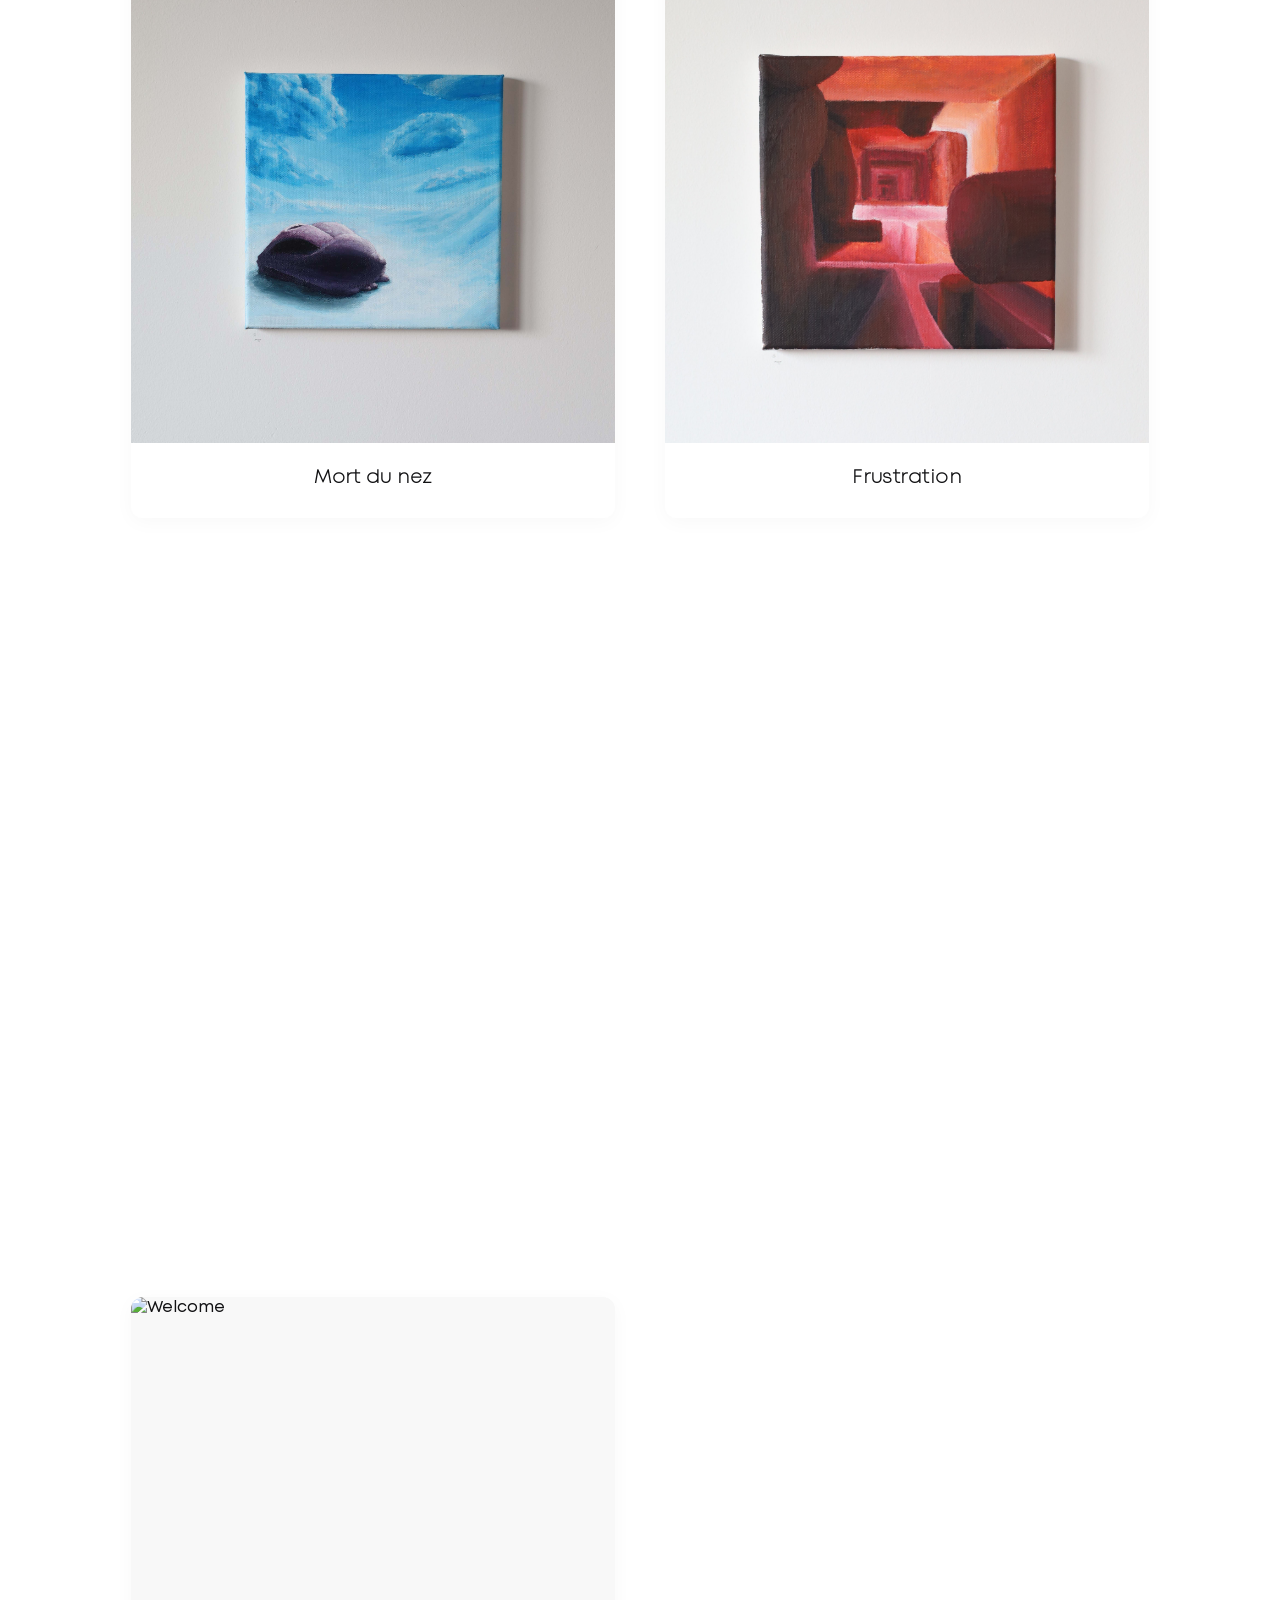
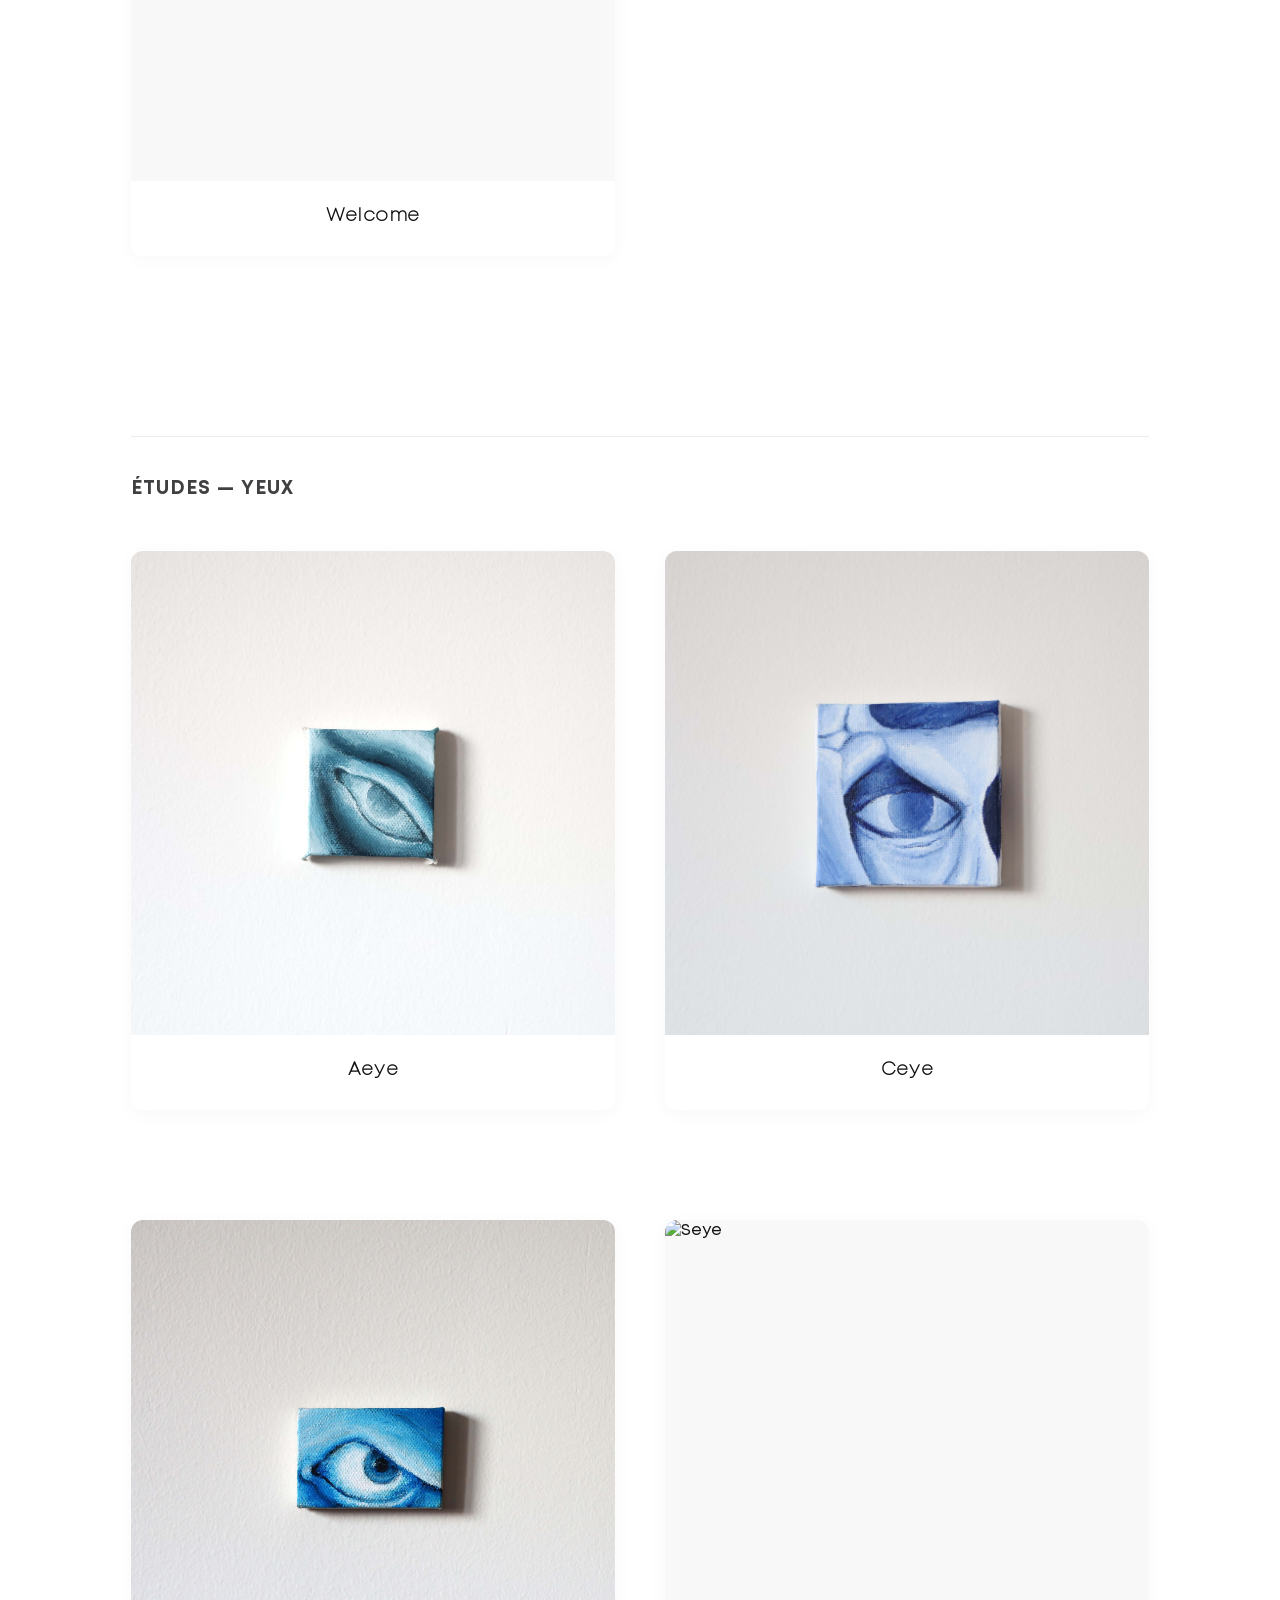
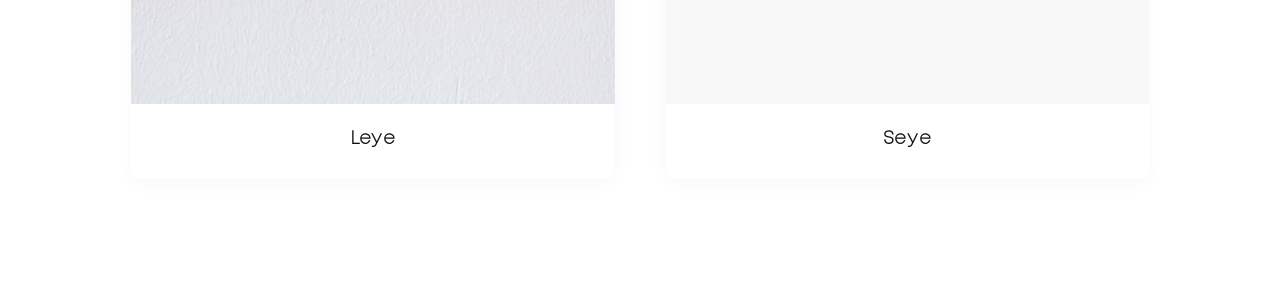
==== commit 6af887a0: "changes" ====
--- a/index.html
+++ b/index.html
@@ -8,7 +8,7 @@
 </head>
 <body>
 
-  <!-- HEADER : JEU EN HAUT À GAUCHE, INFO À DROITE -->
+  <!-- HEADER FIXE -->
   <header>
     <button class="btn-game" id="openGame">Jeu</button>
     <button class="btn-info" id="openInfo">Info</button>
@@ -22,29 +22,10 @@
     </p>
   </section>
 
-  <!-- ZONE D'ACCROCHE : LES DEUX ANIMATIONS WALK -->
-<section class="hero-logo-zone dual-walk-zone">
-  
-  <!-- Premier Walk : Version Vidéo Transparent (MOV / WebM) -->
-  <div class="hero-gif-wrapper">
-    <video autoplay loop muted playsinline class="hero-3d-gif">
-      <source src="images/RENDU_PIXEL_PRORES_24.webm" type="video/webm">
-      <source src="images/RENDU_PIXEL_PRORES_24.mov" type="video/quicktime; codecs=hvc1">
-      <img src="images/RENDU_PIXEL_24.gif" alt="Walk Animation Alexis Moussard">
-    </video>
-  </div>
-
-  <!-- Second Walk : Version GIF Animé -->
-  <div class="hero-gif-wrapper">
-    <img src="images/RENDU_PIXEL_24.gif" alt="Walk Animation 2 Alexis Moussard" class="hero-3d-gif">
-  </div>
-
-</section>
-
-  <!-- LOGO CHAIR ANIMÉ -->
+  <!-- ANIMATION WALK PRINCIPALE -->
   <section class="hero-logo-zone">
     <div class="hero-gif-wrapper">
-      <img src="images/WALK_CYCLE_A.gif" alt="Animation 3D Alexis Moussard" class="hero-3d-gif">
+      <img src="images/WALK_CYCLE_A.gif" alt="Walk Animation Alexis Moussard" class="hero-3d-gif">
     </div>
   </section>
 
@@ -296,7 +277,6 @@
 
   <!-- SCRIPTS -->
   <script>
-    // 1. Modale Info
     const openBtn = document.getElementById('openInfo');
     const closeBtn = document.getElementById('closeInfo');
     const modal = document.getElementById('infoModal');
@@ -304,7 +284,6 @@
     openBtn.addEventListener('click', () => modal.classList.add('active'));
     closeBtn.addEventListener('click', () => modal.classList.remove('active'));
 
-    // 2. Modale Oeuvre au Clic
     const artworkModal = document.getElementById('artworkModal');
     const closeArtworkModal = document.getElementById('closeArtworkModal');
     const modalImg = document.getElementById('modalImg');
@@ -334,7 +313,6 @@
       artworkModal.classList.remove('active');
     });
 
-    // 3. Animation au scroll
     const observer = new IntersectionObserver((entries) => {
       entries.forEach(entry => {
         if (entry.isIntersecting) {
@@ -345,7 +323,6 @@
 
     cards.forEach(card => observer.observe(card));
 
-    // 4. Fond dynamique désaturé au survol
     const htmlElement = document.documentElement;
     const defaultColor = '#ffffff';
 
@@ -363,7 +340,6 @@
     });
   </script>
 
-  <!-- CHARGEMENT DU SCRIPT DU JEU -->
   <script src="game.js"></script>
 </body>
 </html>
--- a/style.css
+++ b/style.css
@@ -73,7 +73,7 @@
   z-index: 100;
   padding: 20px 0;
   display: flex;
-  justify-content: space-between; /* Place Jeu à gauche et Info à droite */
+  justify-content: space-between;
   align-items: center;
 }
 
@@ -95,7 +95,7 @@
 }
 
 /* =========================================================
-   4. TITRES ÉDITORIAUX D'ACCROCHE
+   4. TITRES ÉDITORIAUX
    ========================================================= */
 .hero-header {
   text-align: center;
@@ -123,7 +123,7 @@
 }
 
 /* =========================================================
-   5. LOGO CHAIR ANIMÉ (GIF)
+   5. LOGO ANIMATION (GIF)
    ========================================================= */
 .hero-logo-zone {
   padding: 40px 0 100px;
@@ -135,8 +135,8 @@
 
 .hero-gif-wrapper {
   width: 100%;
-  max-width: 600px;
-  height: 380px;
+  max-width: 550px;
+  height: 350px;
   display: flex;
   align-items: center;
   justify-content: center;
@@ -351,7 +351,7 @@
 }
 
 /* =========================================================
-   9. MODALE INFO & MODALE JEU
+   9. MODALE INFO & JEU
    ========================================================= */
 .info-modal, .game-modal {
   position: fixed;
@@ -435,28 +435,6 @@
   letter-spacing: 0.05em;
   color: var(--text-muted);
   text-transform: uppercase;
-}
-
-/* Zone pour présenter les 2 animations WALK côte à côte */
-.hero-logo-zone.dual-walk-zone {
-  display: flex;
-  justify-content: center;
-  align-items: center;
-  gap: 40px;
-  padding: 40px 0 80px;
-  width: 100%;
-}
-
-.hero-logo-zone.dual-walk-zone .hero-gif-wrapper {
-  max-width: 320px;
-  height: 280px;
-}
-
-@media (max-width: 768px) {
-  .hero-logo-zone.dual-walk-zone {
-    flex-direction: column;
-    gap: 20px;
-  }
 }
 
 @media (max-width: 768px) {
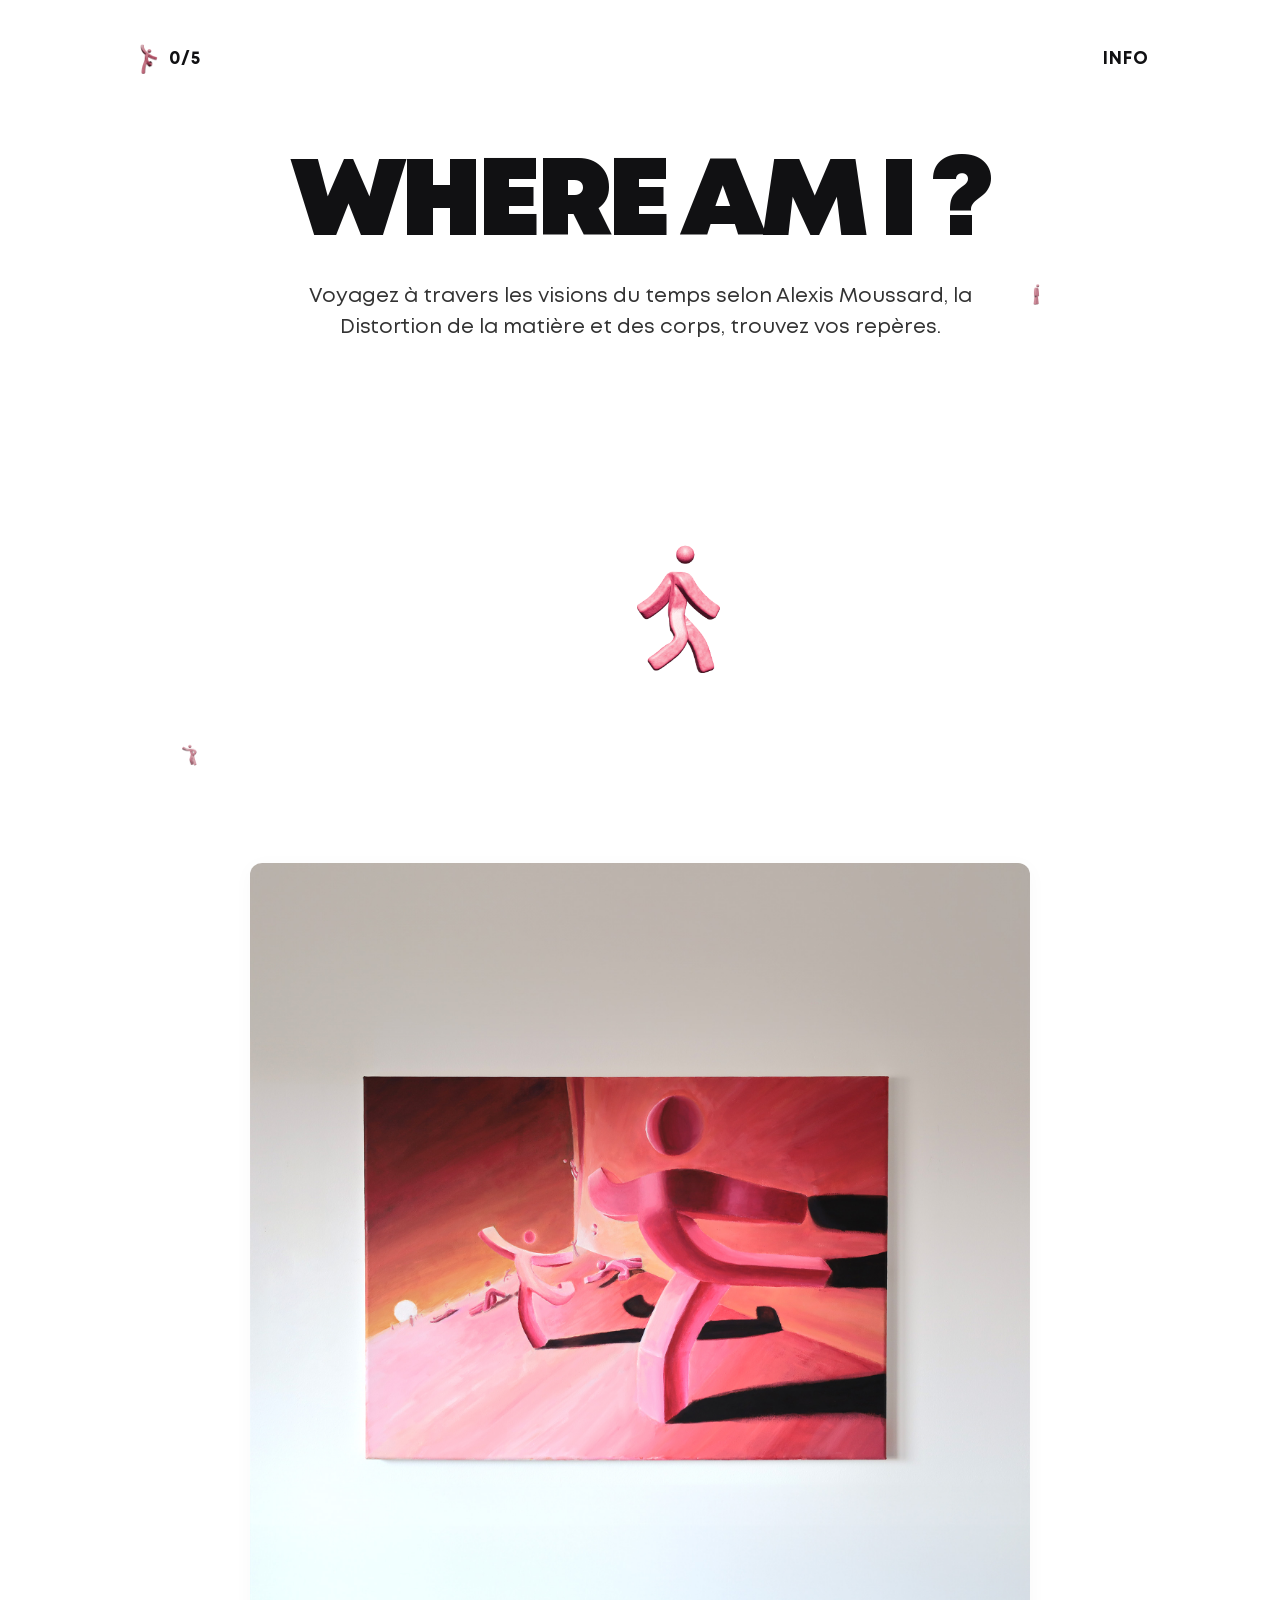
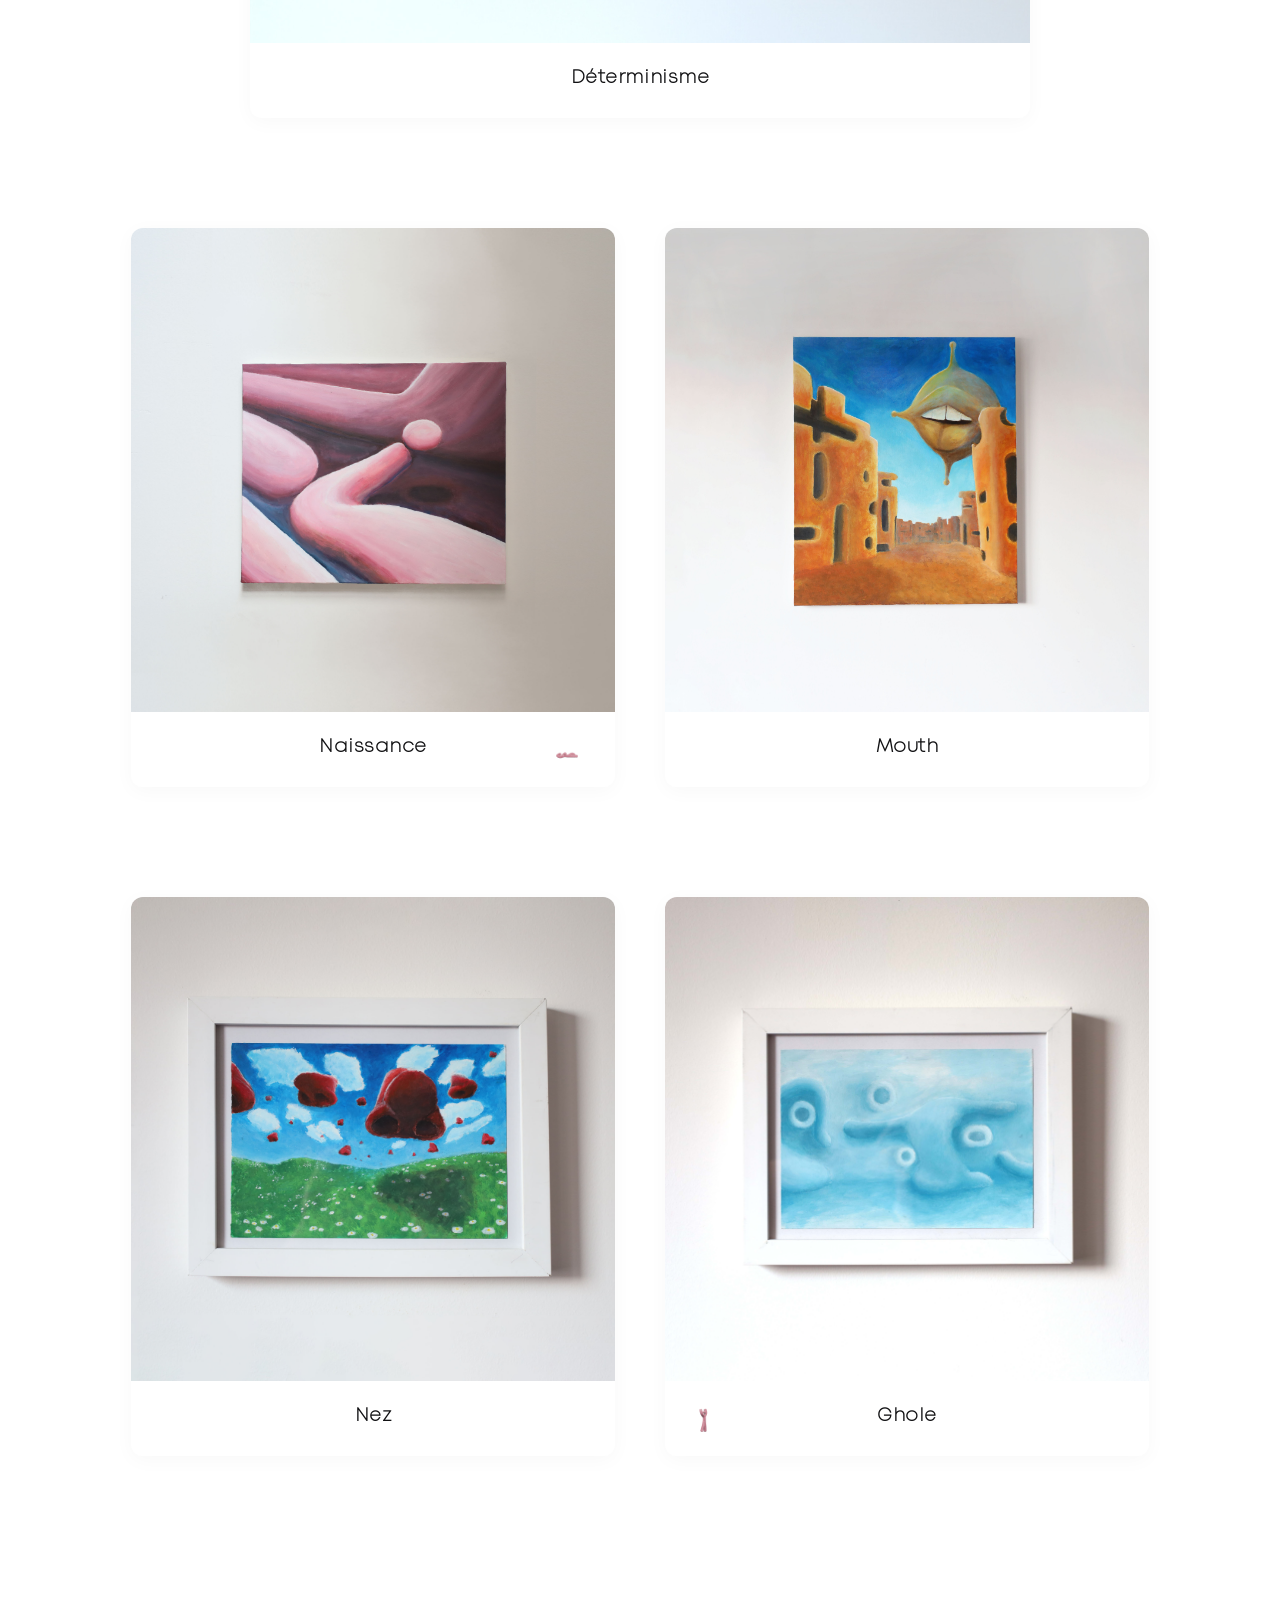
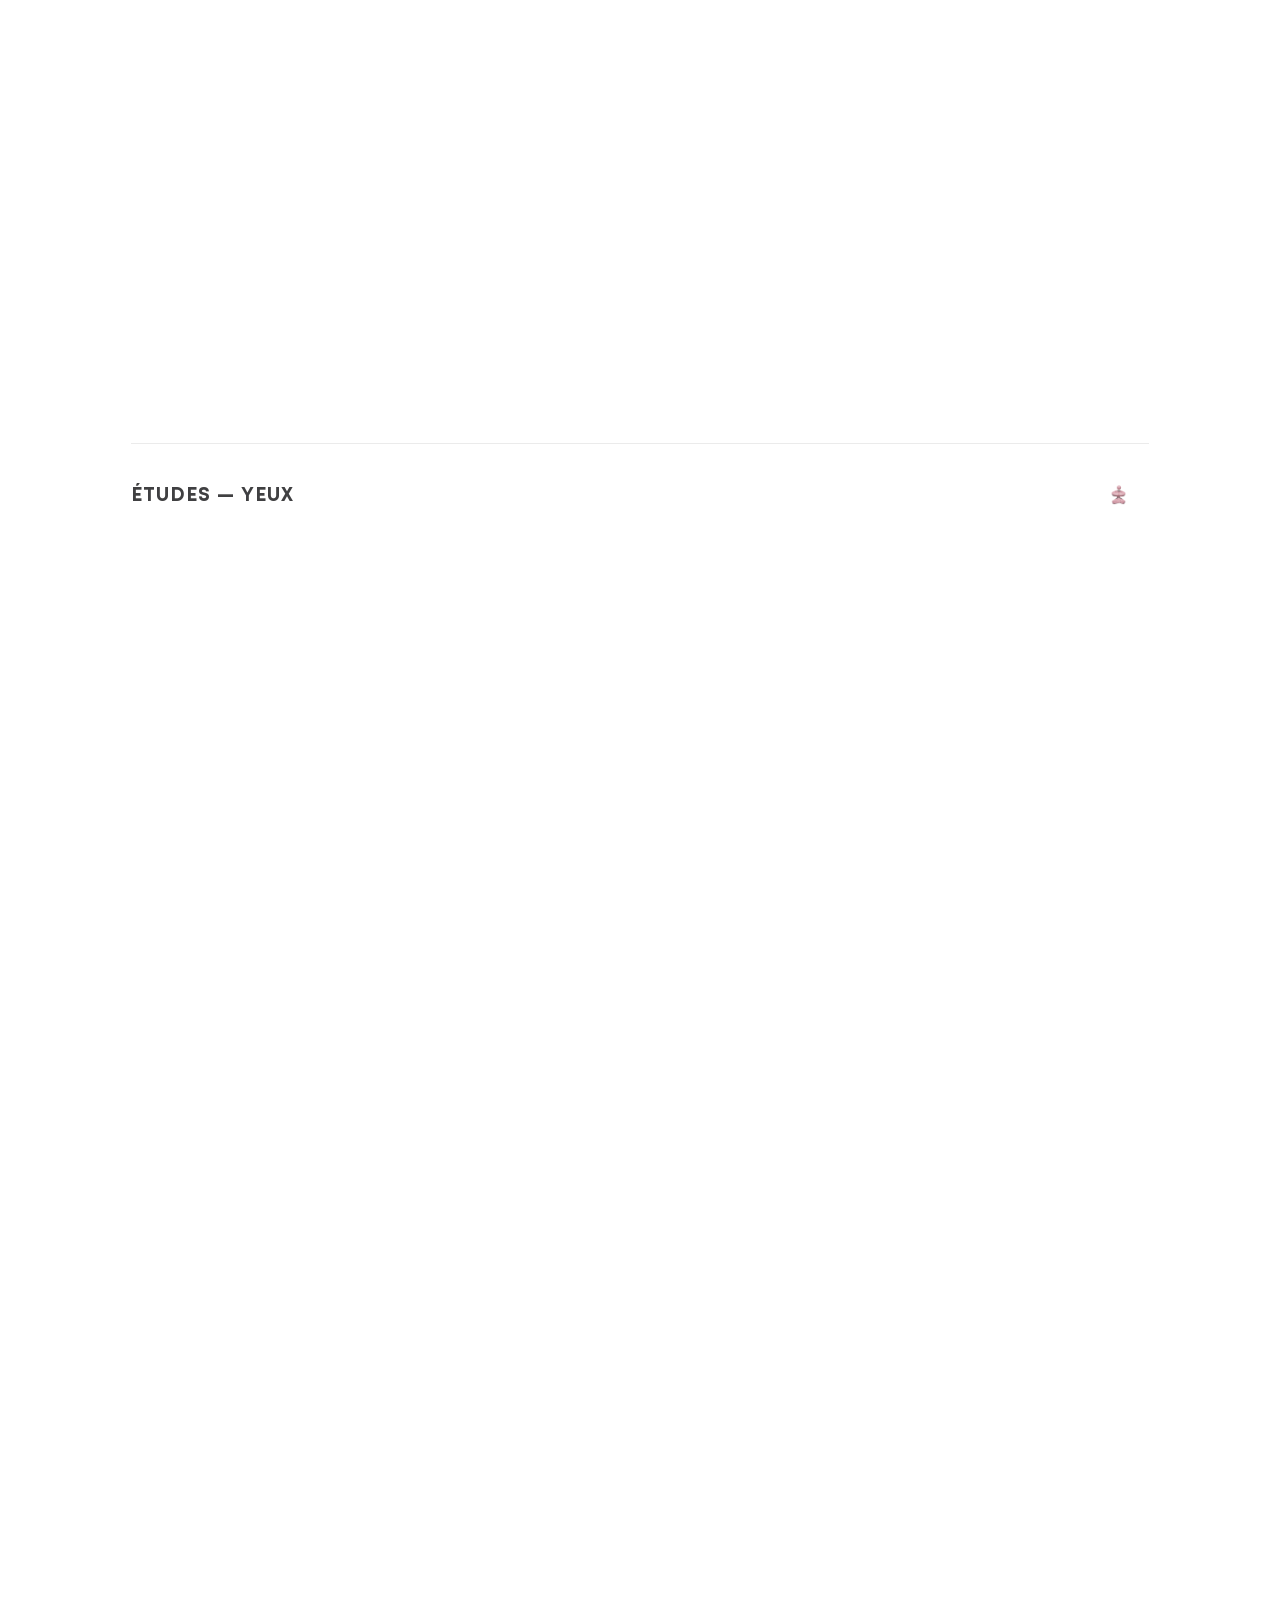
==== commit 5f516269: "AJOUT DU JEU OMG" ====
--- a/index.html
+++ b/index.html
@@ -10,9 +10,9 @@
 
   <!-- HEADER FIXE -->
   <header>
-    <button class="btn-game" id="openGame">Jeu</button>
-    <button class="btn-info" id="openInfo">Info</button>
-  </header>
+  <a href="game.html" class="btn-game">Jeu</a>
+  <button class="btn-info" id="openInfo">Info</button>
+</header>
 
   <!-- ACCROCHE ÉDITORIALE -->
   <section class="hero-header">
@@ -340,6 +340,6 @@
     });
   </script>
 
-  <script src="game.js"></script>
+     <script src="secret.js"></script>
 </body>
 </html>
--- a/style.css
+++ b/style.css
@@ -1,5 +1,5 @@
 /* =========================================================
-   1. POLICES MONT
+   1. DÉCLARATION DES POLICES MONT (DOSSIER FONTS/)
    ========================================================= */
 @font-face {
   font-family: 'Mont-Black';
@@ -34,7 +34,7 @@
 }
 
 /* =========================================================
-   2. RESET & FOND DYNAMIQUE
+   2. VARIABLES, RESET & TRANSITION DE FOND DYNAMIQUE
    ========================================================= */
 :root {
   --bg-default: #ffffff;
@@ -65,7 +65,7 @@
 }
 
 /* =========================================================
-   3. HEADER : JEU À GAUCHE, INFO À DROITE
+   3. HEADER FIXE : JEU À GAUCHE, INFO À DROITE
    ========================================================= */
 header {
   position: sticky;
@@ -77,7 +77,8 @@
   align-items: center;
 }
 
-.btn-game, .btn-info {
+.btn-game, 
+.btn-info {
   background: transparent;
   color: var(--text-main);
   border: none;
@@ -89,13 +90,14 @@
   transition: transform 0.2s ease, opacity 0.2s ease;
 }
 
-.btn-game:hover, .btn-info:hover {
+.btn-game:hover, 
+.btn-info:hover {
   opacity: 0.6;
   transform: scale(1.05);
 }
 
 /* =========================================================
-   4. TITRES ÉDITORIAUX
+   4. SECTION D'ACCROCHE ÉDITORIALE
    ========================================================= */
 .hero-header {
   text-align: center;
@@ -123,7 +125,7 @@
 }
 
 /* =========================================================
-   5. LOGO ANIMATION (GIF)
+   5. ZONE DU LOGO ANIMÉ (GIF 3D)
    ========================================================= */
 .hero-logo-zone {
   padding: 40px 0 100px;
@@ -151,7 +153,7 @@
 }
 
 /* =========================================================
-   6. GALERIE & CARTES
+   6. GALERIE DE PEINTURES & CARTEL BLANC
    ========================================================= */
 .gallery {
   display: grid;
@@ -219,7 +221,7 @@
 }
 
 /* =========================================================
-   7. SECTION YEUX
+   7. SECTION ÉTUDES (YEUX)
    ========================================================= */
 .eyes-section {
   margin-top: 180px;
@@ -237,7 +239,7 @@
 }
 
 /* =========================================================
-   8. POP-UP OEUVRE AU CLIC
+   8. MODALE DÉTAIL ŒUVRE (AU CLIC)
    ========================================================= */
 .artwork-modal {
   position: fixed;
@@ -351,9 +353,10 @@
 }
 
 /* =========================================================
-   9. MODALE INFO & JEU
-   ========================================================= */
-.info-modal, .game-modal {
+   9. MODALES INFO (À PROPOS) & JEU
+   ========================================================= */
+.info-modal, 
+.game-modal {
   position: fixed;
   inset: 0;
   background: rgba(255, 255, 255, 0.96);
@@ -370,7 +373,8 @@
   transition: opacity 0.4s ease;
 }
 
-.info-modal.active, .game-modal.active {
+.info-modal.active, 
+.game-modal.active {
   opacity: 1;
   pointer-events: auto;
 }
@@ -387,13 +391,15 @@
   cursor: pointer;
 }
 
-.info-content, .game-container {
+.info-content, 
+.game-container {
   display: flex;
   flex-direction: column;
   align-items: center;
   text-align: center;
   gap: 20px;
   max-width: 850px;
+  width: 100%;
   margin: 0 auto;
 }
 
@@ -421,22 +427,36 @@
   text-decoration: underline;
 }
 
+/* ESPACE DE JEU CANVA */
+.game-container h2 {
+  font-family: 'Mont-Bold', sans-serif;
+  font-size: 1.8rem;
+  letter-spacing: 0.05em;
+  text-transform: uppercase;
+}
+
 #gameCanvas {
-  background: #ffffff;
+  background: #fcfbfb;
+  border: 1px solid rgba(0, 0, 0, 0.08);
   border-bottom: 2px solid #111113;
-  box-shadow: 0 10px 30px rgba(0, 0, 0, 0.05);
-  max-width: 90vw;
-  border-radius: 8px;
+  border-radius: 12px;
+  box-shadow: 0 15px 35px rgba(0, 0, 0, 0.04);
+  max-width: 100%;
+  width: 800px;
+  height: auto;
 }
 
 .game-instructions {
   font-family: 'Mont-ExtraLight', sans-serif;
   font-size: 0.9rem;
-  letter-spacing: 0.05em;
+  letter-spacing: 0.08em;
   color: var(--text-muted);
   text-transform: uppercase;
 }
 
+/* =========================================================
+   10. ADAPTATION MOBILE (RESPONSIVE)
+   ========================================================= */
 @media (max-width: 768px) {
   .gallery {
     grid-template-columns: 1fr;
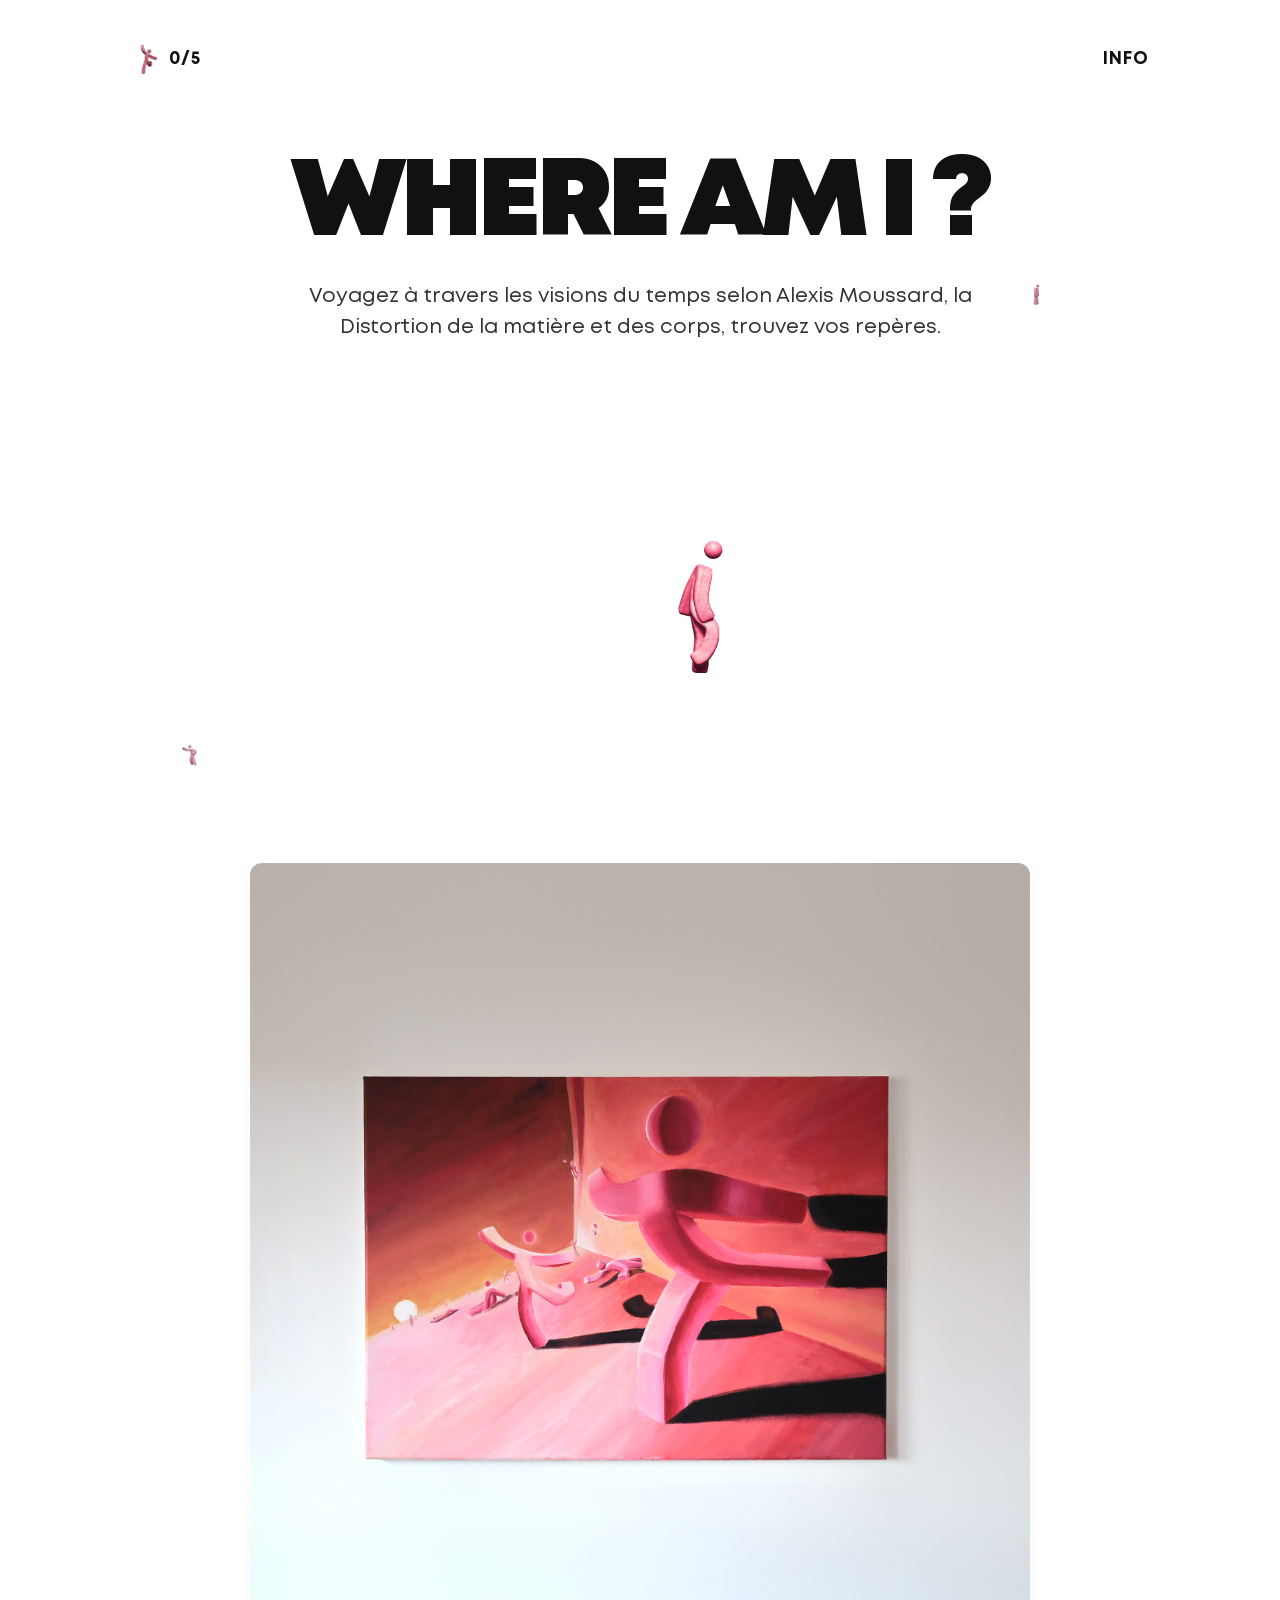
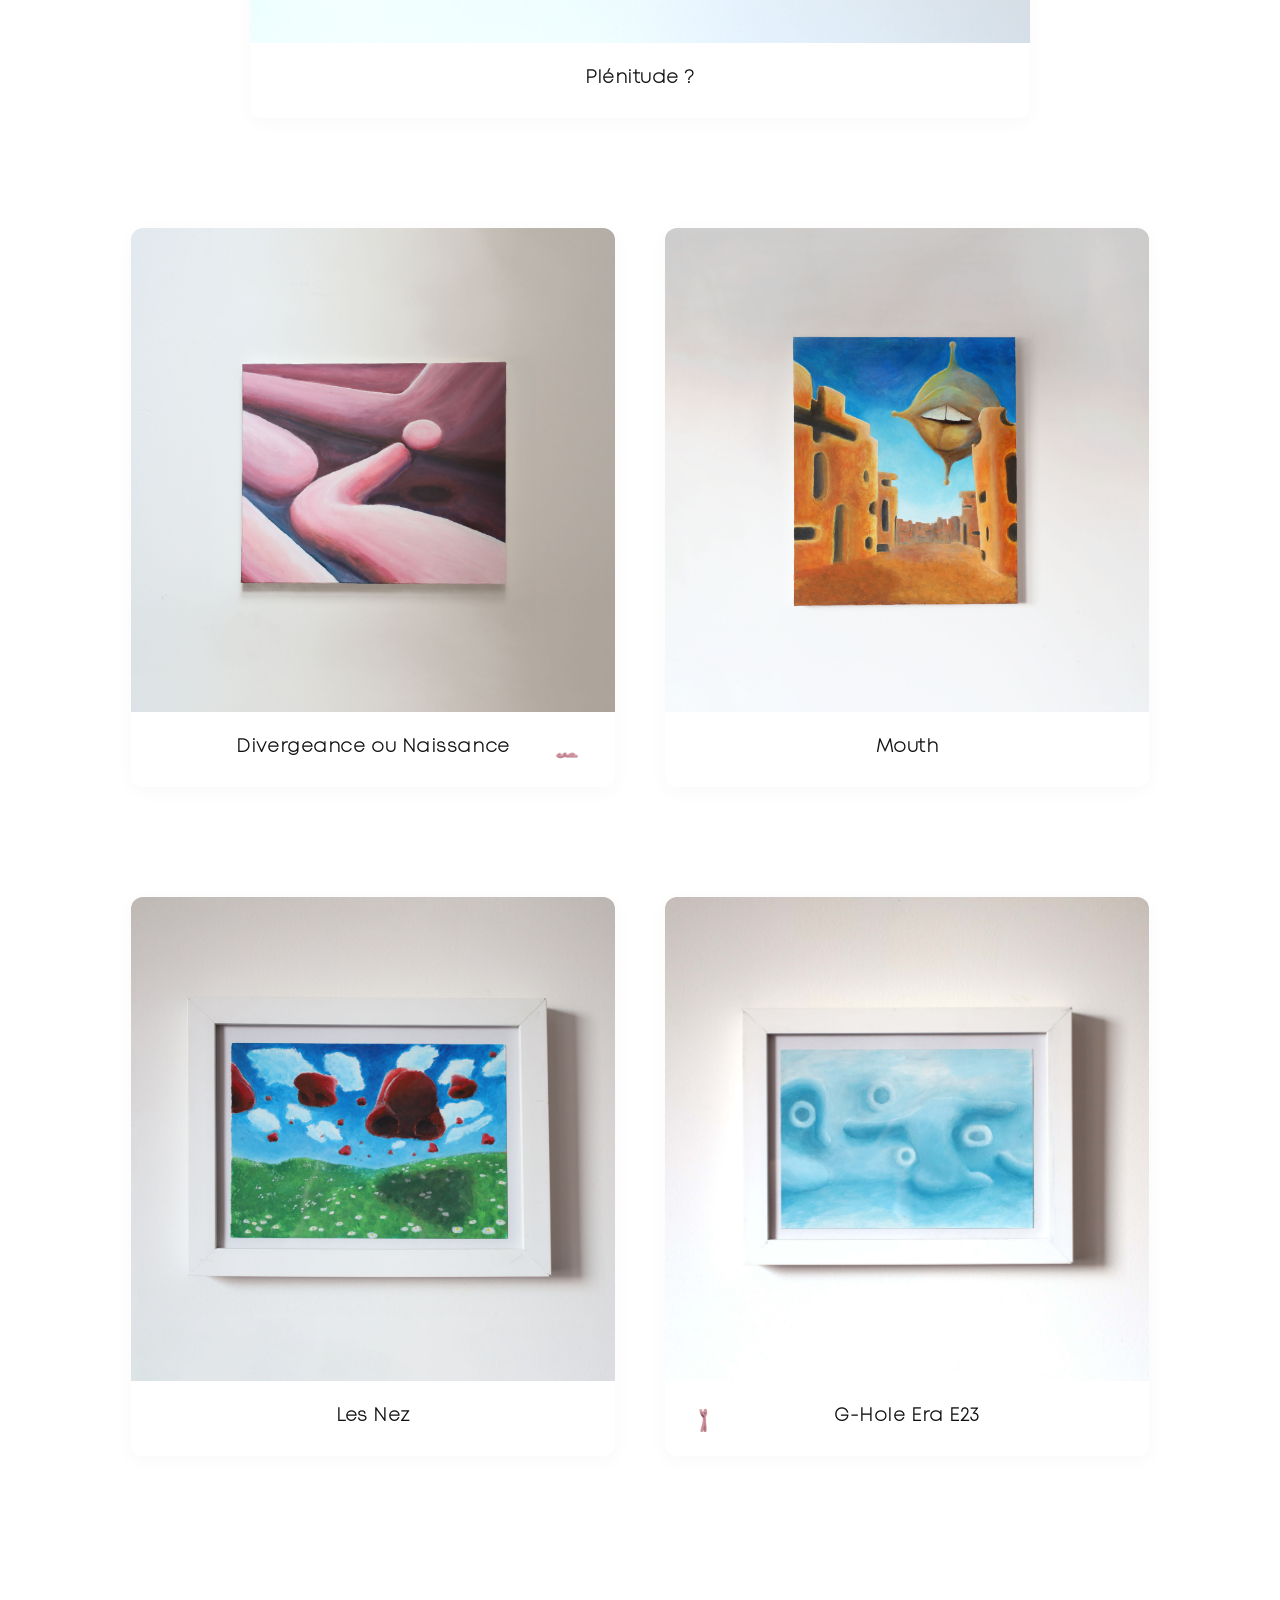
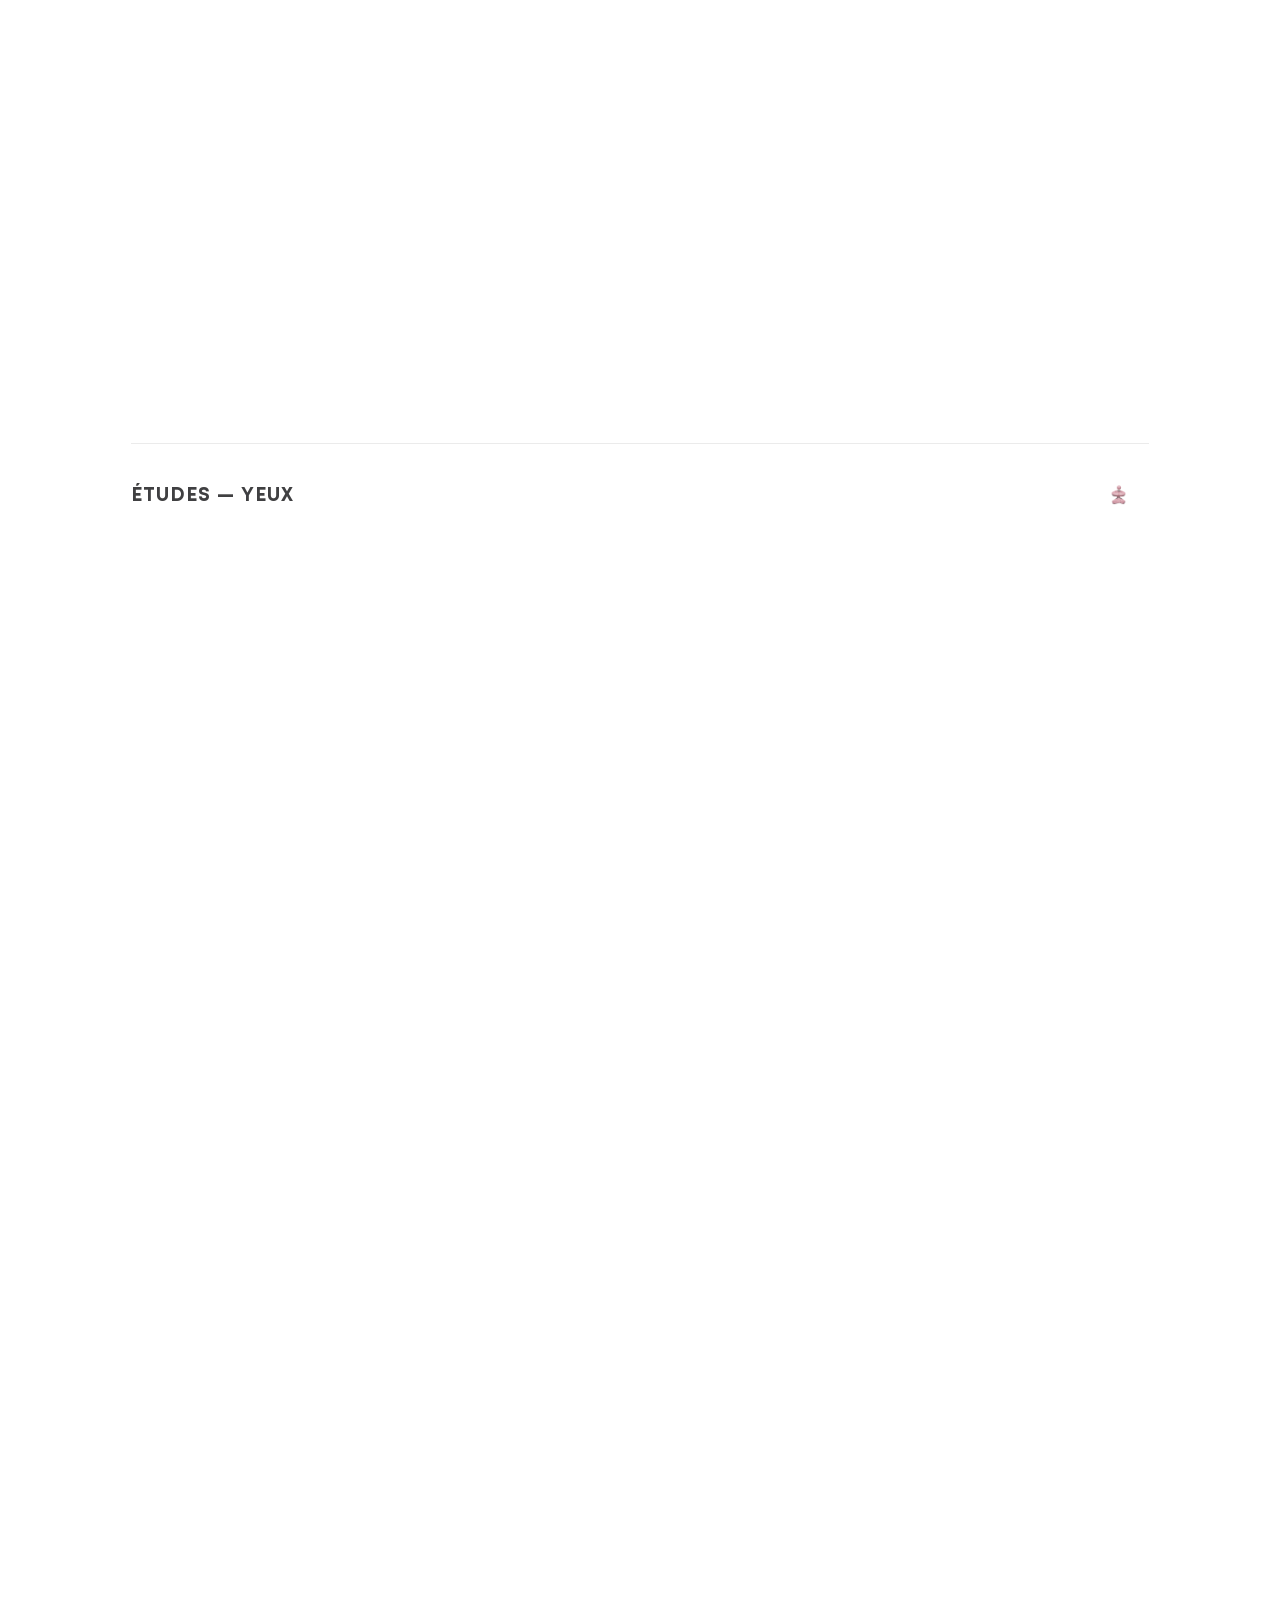
==== commit 2bd9784c: "Update index.html" ====
--- a/index.html
+++ b/index.html
@@ -44,7 +44,7 @@
         <img src="images/deter2.jpg" alt="Déterminisme" class="artwork-image">
       </div>
       <div class="artwork-info">
-        <h2 class="artwork-title">Déterminisme</h2>
+        <h2 class="artwork-title">Plénitude ?</h2>
       </div>
     </article>
 
@@ -60,7 +60,7 @@
         <img src="images/naissance2.jpg" alt="Naissance" class="artwork-image">
       </div>
       <div class="artwork-info">
-        <h2 class="artwork-title">Naissance</h2>
+        <h2 class="artwork-title">Divergeance ou Naissance</h2>
       </div>
     </article>
 
@@ -92,7 +92,7 @@
         <img src="images/nez2.jpg" alt="Nez" class="artwork-image">
       </div>
       <div class="artwork-info">
-        <h2 class="artwork-title">Nez</h2>
+        <h2 class="artwork-title">Les Nez</h2>
       </div>
     </article>
 
@@ -108,7 +108,7 @@
         <img src="images/ghole2.jpg" alt="Ghole" class="artwork-image">
       </div>
       <div class="artwork-info">
-        <h2 class="artwork-title">Ghole</h2>
+        <h2 class="artwork-title">G-Hole Era E23</h2>
       </div>
     </article>
 
@@ -156,7 +156,7 @@
         <img src="images/gbs2.jpg" alt="GBS" class="artwork-image">
       </div>
       <div class="artwork-info">
-        <h2 class="artwork-title">GBS</h2>
+        <h2 class="artwork-title">G.B.S.</h2>
       </div>
     </article>
 
